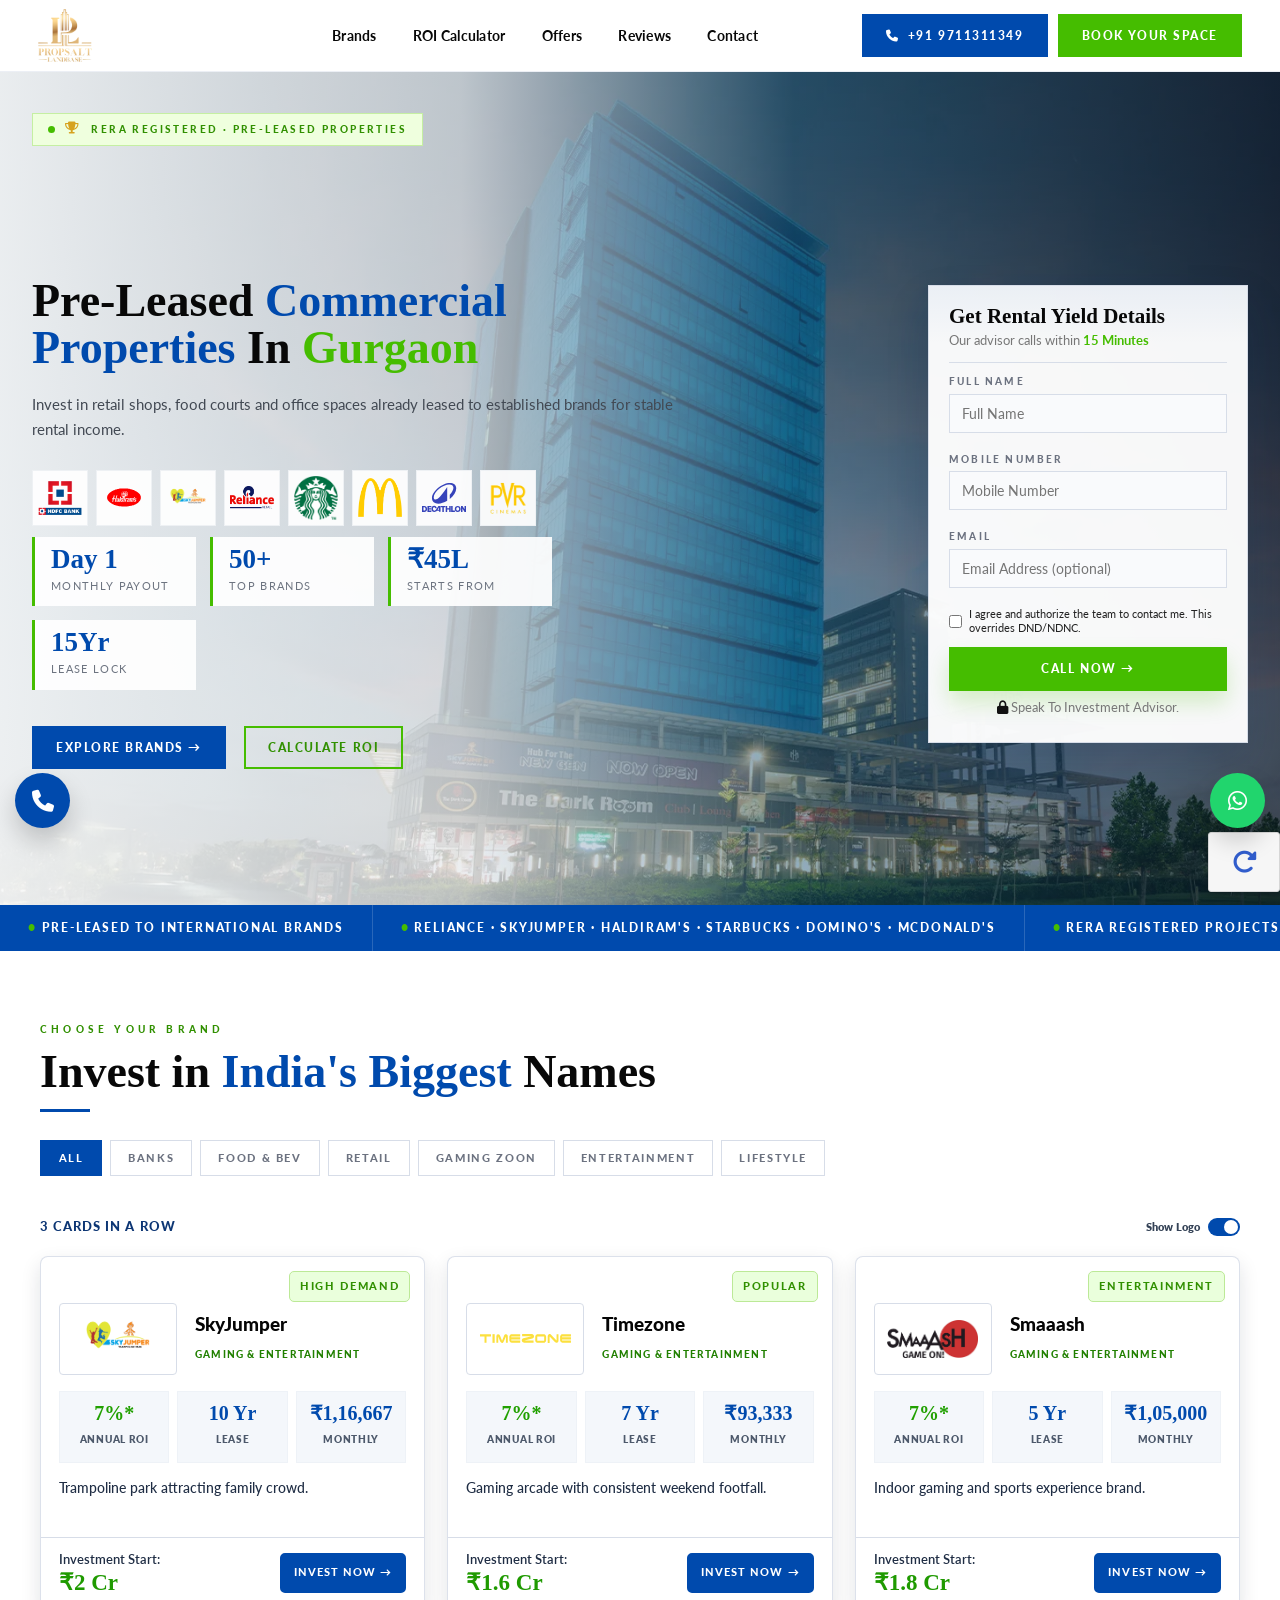
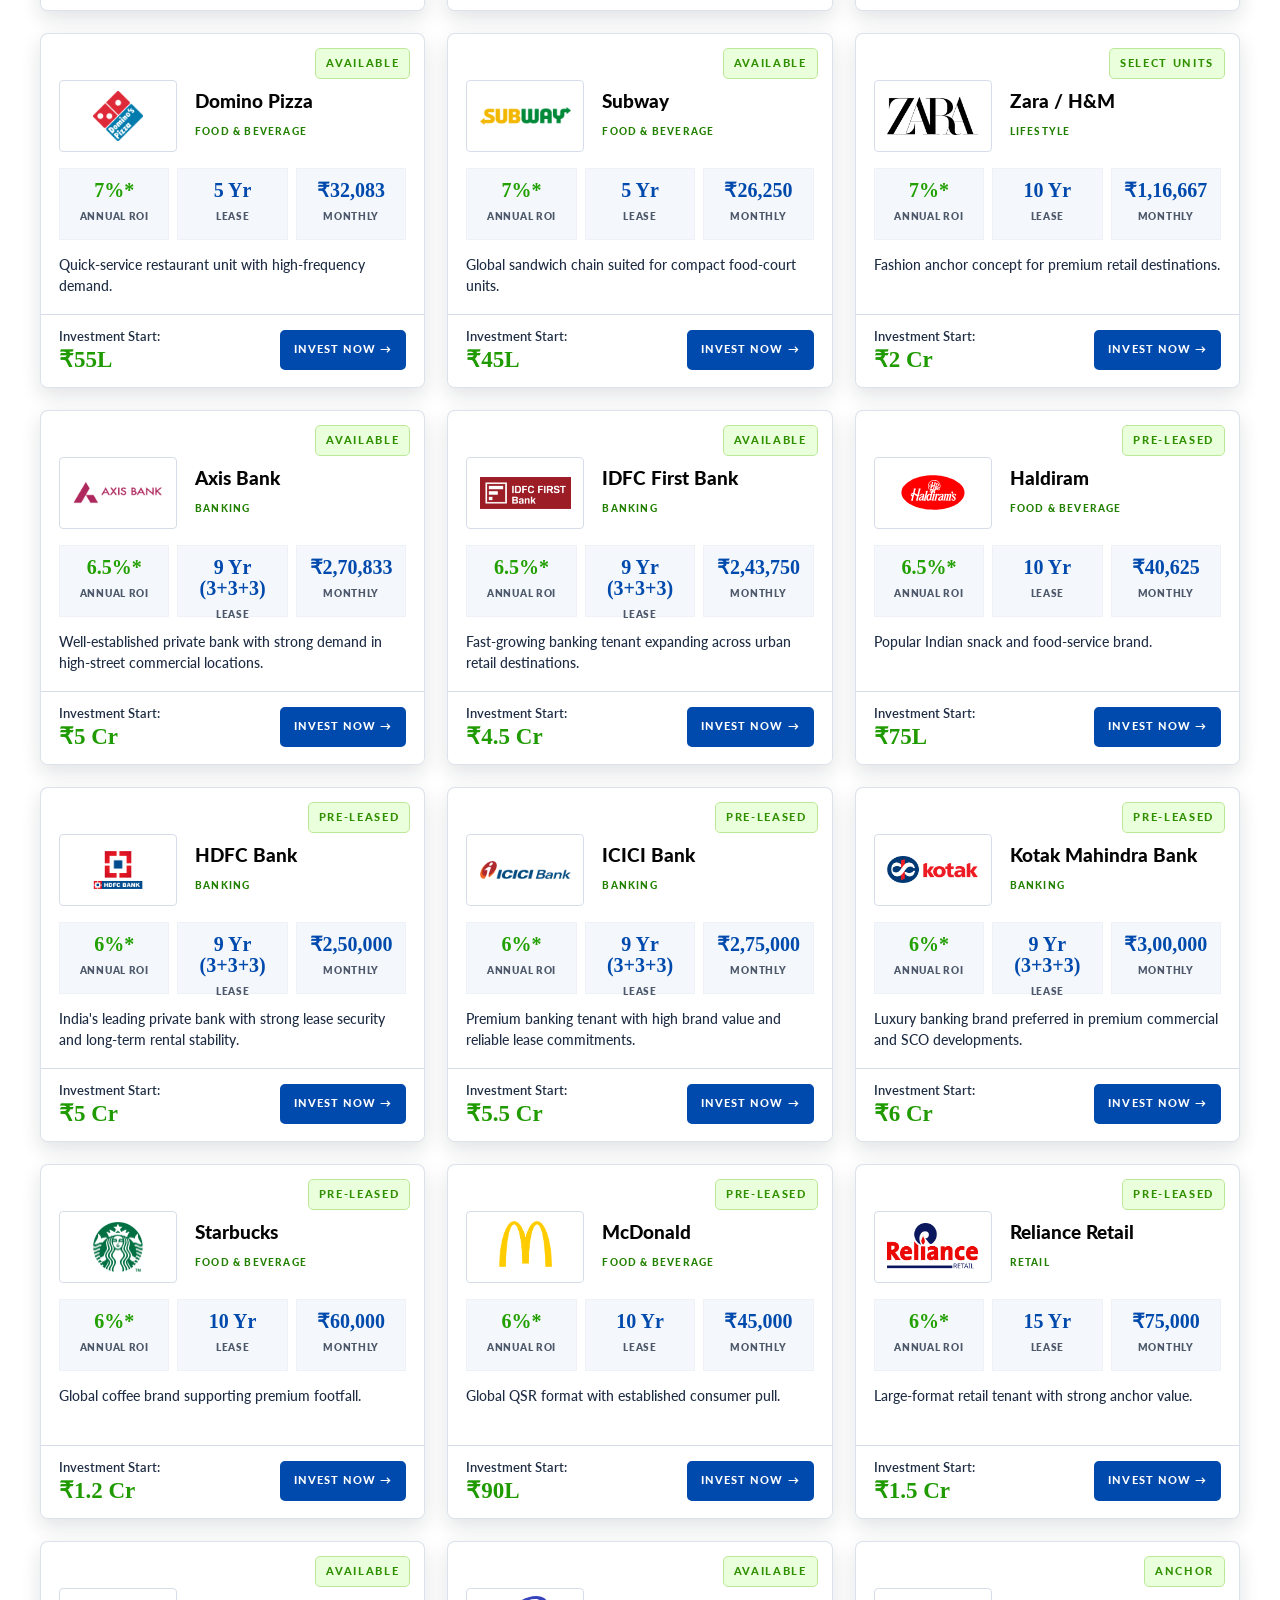
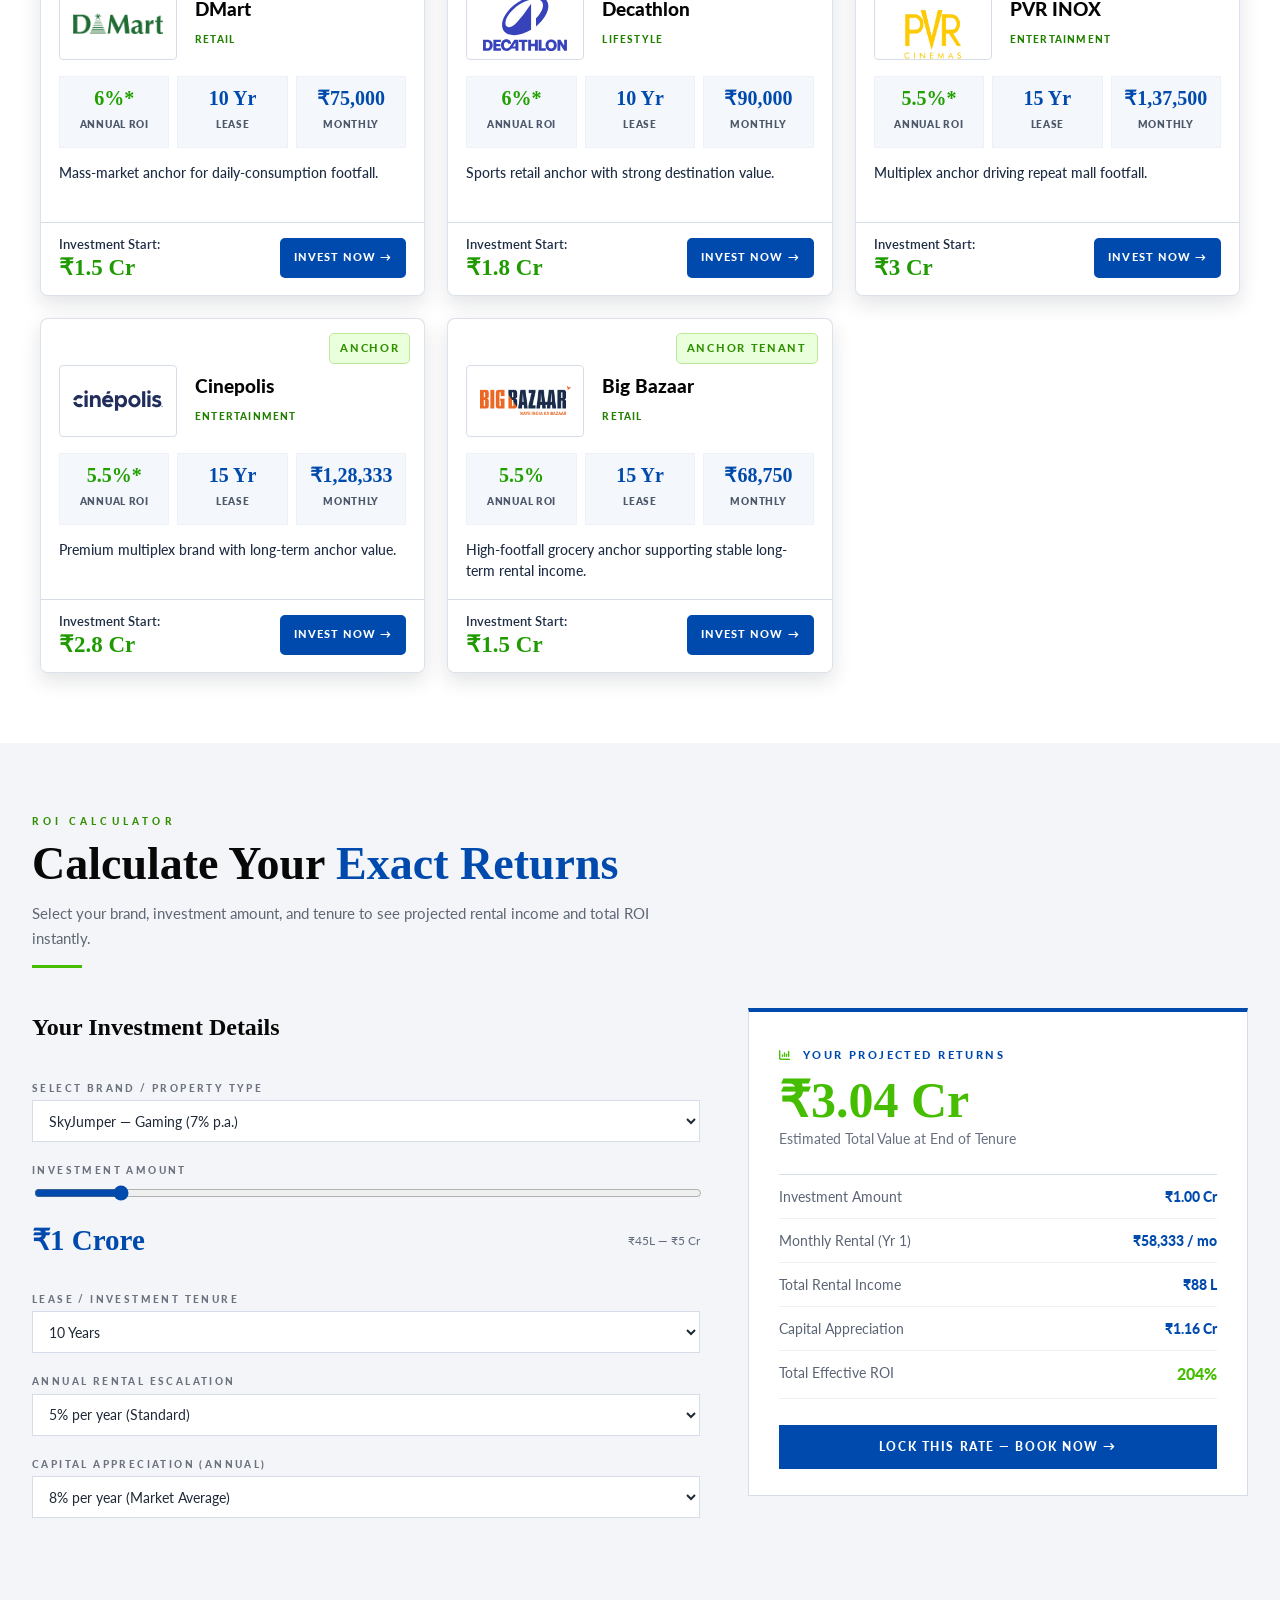
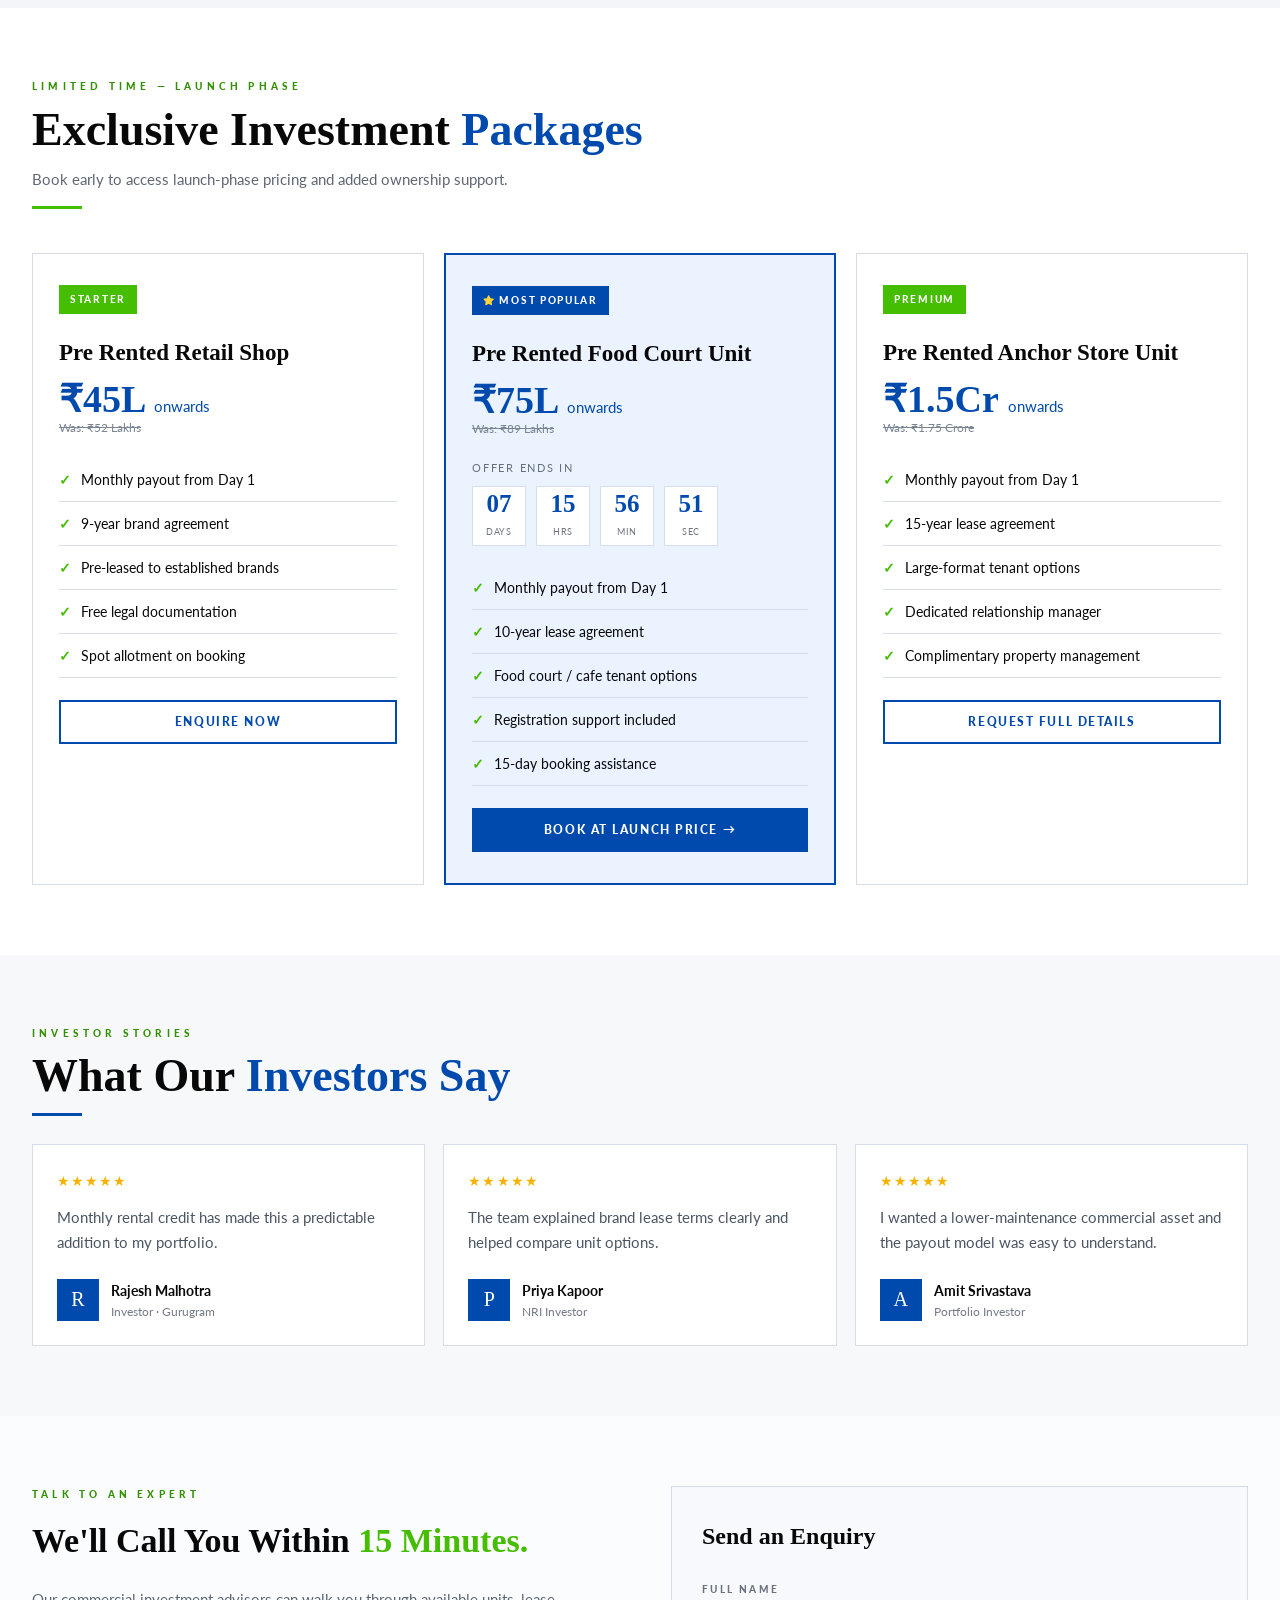
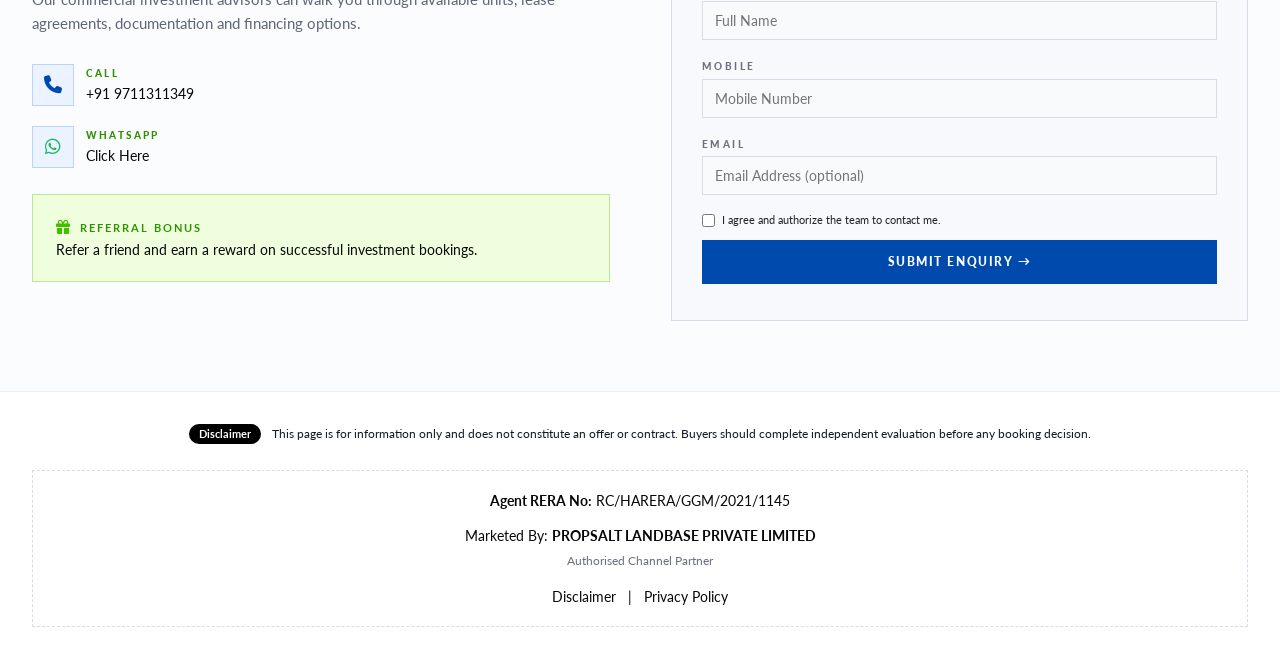
==== index.html @ 6c6cedf9 "Initial preleased commercial property website" ====
<!DOCTYPE html>
<html lang="en">
<head>
  <meta charset="UTF-8">
  <meta name="viewport" content="width=device-width, initial-scale=1.0">
  <meta name="description" content="Explore pre-leased commercial property investment options in Gurgaon with brand tenant cards, ROI calculator, launch offers, and enquiry forms.">
  <meta name="theme-color" content="#004aad">
  <title>Pre-Leased Commercial Properties in Gurgaon | Investment Landing Page</title>
  <link rel="stylesheet" href="https://cdnjs.cloudflare.com/ajax/libs/font-awesome/6.5.2/css/all.min.css">
  <link rel="stylesheet" href="css/style.css">
</head>
<body>
  <a class="skip-link" href="#main">Skip to content</a>

  <!-- Header / Navigation -->
  <header class="site-header" data-header>
    <nav class="nav-shell" aria-label="Primary navigation">
      <a class="brand-logo" href="#home" aria-label="Propsalt Landbase home">
        <img src="assets/images/propsalt-landbase-logo.png" alt="Propsalt Landbase logo" loading="eager">
      </a>

      <button class="menu-toggle" type="button" aria-label="Open menu" aria-expanded="false" data-menu-toggle>
        <span></span>
        <span></span>
        <span></span>
      </button>

      <div class="main-menu" data-menu>
        <a href="#brands">Brands</a>
        <a href="#roi">ROI Calculator</a>
        <a href="#offers">Offers</a>
        <a href="#reviews">Reviews</a>
        <a href="#contact">Contact</a>
        <a class="mobile-menu-phone" href="tel:+919711311349"><i class="fa-solid fa-phone" aria-hidden="true"></i> +91 9711311349</a>
        <div class="mobile-menu-actions">
          <button class="btn btn-green" type="button" data-open-modal data-modal-title="Book Free Site Visit"><i class="fa-solid fa-calendar-check" aria-hidden="true"></i> Book Free Site Visit</button>
          <a class="btn btn-outline-green" href="#roi"><i class="fa-solid fa-chart-column" aria-hidden="true"></i> Calculate My ROI</a>
        </div>
      </div>

      <div class="nav-actions">
        <a class="btn btn-blue btn-phone" href="tel:+919711311349"><i class="fa-solid fa-phone" aria-hidden="true"></i> +91 9711311349</a>
        <button class="btn btn-green" type="button" data-open-modal data-modal-title="Book Your Space">Book Your Space</button>
      </div>
    </nav>
  </header>

  <main id="main">
    <!-- Hero Section -->
    <section class="hero" id="home">
      <div class="hero-bg" aria-hidden="true"></div>
      <p class="rera-badge hero-rera-badge">
        <span class="live-dot" aria-hidden="true"></span>
        <i class="fa-solid fa-trophy" aria-hidden="true"></i>
        RERA Registered · Pre-Leased Properties
      </p>
      <div class="container hero-grid">
        <div class="hero-copy reveal">
          <h1>Pre-Leased <span>Commercial Properties</span> In <em>Gurgaon</em></h1>
          <p class="hero-lead">
            Invest in retail shops, food courts and office spaces already leased to established brands for stable rental income.
          </p>

          <div class="brand-strip" aria-label="Example tenant brands">
            <div><img src="assets/images/logo/hdfc-bank-logo.png" alt="HDFC Bank logo"></div>
            <div><img src="assets/images/logo/haldirams-logo.svg" alt="Haldiram's logo"></div>
            <div><img src="assets/images/logo/skyjumper-logo.png" alt="SkyJumper logo"></div>
            <div><img src="assets/images/logo/reliance-retail-logo.png" alt="Reliance Retail logo"></div>
            <div><img src="assets/images/logo/starbucks-logo.png" alt="Starbucks logo"></div>
            <div><img src="assets/images/logo/mcdonalds-logo.png" alt="McDonald's logo"></div>
            <div><img src="assets/images/logo/decathlon-logo.svg" alt="Decathlon logo"></div>
            <div><img src="assets/images/logo/pvr-logo.png" alt="PVR logo"></div>
          </div>

          <div class="metric-grid" aria-label="Investment highlights">
            <article data-mobile-value="12%" data-mobile-label="Assured Return">
              <strong>Day 1</strong>
              <span>Monthly Payout</span>
            </article>
            <article data-mobile-value="50+" data-mobile-label="Top Brands">
              <strong>50+</strong>
              <span>Top Brands</span>
            </article>
            <article data-mobile-value="₹50L" data-mobile-label="Starts From">
              <strong>₹45L</strong>
              <span>Starts From</span>
            </article>
            <article data-mobile-value="9Yr" data-mobile-label="Lease Lock">
              <strong>15Yr</strong>
              <span>Lease Lock</span>
            </article>
          </div>

          <div class="hero-buttons">
            <a class="btn btn-blue" href="#brands">Explore Brands →</a>
            <a class="btn btn-outline-green" href="#roi">Calculate ROI</a>
          </div>
        </div>

        <aside class="hero-form-card reveal" aria-labelledby="hero-form-title">
          <h2 id="hero-form-title">Get Rental Yield Details</h2>
          <p>Our advisor calls within <strong>15 Minutes</strong></p>
          <form class="lead-form" action="https://formsubmit.co/contact@absoluteassets.in" method="POST" novalidate data-lead-form>
            <input type="hidden" name="_subject" value="New rental yield enquiry">
            <input type="hidden" name="_template" value="table">
            <input type="hidden" name="_next" data-thank-you-url>
            <input type="text" name="_honey" style="display:none" tabindex="-1" autocomplete="off">
            <input type="hidden" name="form_source" value="Hero rental yield form">
            <div class="field">
              <label for="hero-name">Full Name</label>
              <input id="hero-name" name="name" type="text" placeholder="Full Name" autocomplete="name" required>
              <small></small>
            </div>
            <div class="field">
              <label for="hero-mobile">Mobile Number</label>
              <input id="hero-mobile" name="mobile" type="tel" placeholder="Mobile Number" autocomplete="tel" required>
              <small></small>
            </div>
            <div class="field">
              <label for="hero-email">Email</label>
              <input id="hero-email" name="email" type="email" placeholder="Email Address (optional)" autocomplete="email">
              <small></small>
            </div>
            <label class="check-row">
              <input type="checkbox" name="consent" required>
              <span>I agree and authorize the team to contact me. This overrides DND/NDNC.</span>
            </label>
            <small class="check-error"></small>
            <button class="btn btn-green full" type="submit">Call Now →</button>
            <p class="advisor-note"><i class="fa-solid fa-lock" aria-hidden="true"></i> Speak To Investment Advisor.</p>
            <p class="form-status" role="status" aria-live="polite"></p>
          </form>
        </aside>
      </div>
    </section>

    <!-- Blue Ticker -->
    <section class="ticker" aria-label="Investment benefits">
      <div class="ticker-track">
        <span>● Pre-Leased to International Brands</span>
        <span>● Reliance · Skyjumper · Haldiram's · Starbucks · Domino's · McDonald's</span>
        <span>● RERA Registered Projects</span>
        <span>● Monthly Payout From Day 1</span>
        <span>● Zero Vacancy Risk · 10-Year Lease</span>
        <span>● Pre-Leased to International Brands</span>
      </div>
    </section>

    <!-- Brands -->
    <section class="section brands-section" id="brands">
      <div class="container">
        <div class="section-head reveal">
          <p class="section-kicker">Choose Your Brand</p>
          <h2>Invest in <span>India's Biggest</span> Names</h2>
          <div class="title-line"></div>
        </div>

        <div class="filter-tabs reveal" role="tablist" aria-label="Filter brands">
          <button class="active" type="button" data-filter="all">All</button>
          <button type="button" data-filter="banks">Banks</button>
          <button type="button" data-filter="food">Food & Bev</button>
          <button type="button" data-filter="retail">Retail</button>
          <button type="button" data-filter="gaming">Gaming Zoon</button>
          <button type="button" data-filter="entertainment">Entertainment</button>
          <button type="button" data-filter="lifestyle">Lifestyle</button>
        </div>

        <div class="card-toolbar reveal" aria-label="Brand card layout controls">
          <strong>3 Cards In A Row</strong>
          <label>
            Show Logo
            <input type="checkbox" checked aria-label="Show logo" data-logo-toggle>
            <span></span>
          </label>
        </div>

        <div class="brand-card-grid" data-brand-grid>
          <!-- Brand cards render from js/script.js so content is easy to maintain -->
        </div>
      </div>
    </section>

    <!-- ROI Calculator -->
    <section class="section roi-section" id="roi">
      <div class="container">
        <div class="section-head narrow-head reveal">
          <p class="section-kicker">ROI Calculator</p>
          <h2>Calculate Your <span>Exact Returns</span></h2>
          <p>Select your brand, investment amount, and tenure to see projected rental income and total ROI instantly.</p>
          <div class="title-line green"></div>
        </div>

        <div class="roi-grid">
          <form class="roi-form reveal" data-roi-form>
            <h3>Your Investment Details</h3>

            <div class="field">
              <label for="roi-brand">Select Brand / Property Type</label>
              <select id="roi-brand" name="brand" data-roi-brand>
                <option value="gaming">SkyJumper — Gaming (7% p.a.)</option>
                <option value="food">Food Court Unit — Food & Beverage (8% p.a.)</option>
                <option value="retail">Anchor Retail — Retail (6% p.a.)</option>
                <option value="lifestyle">Lifestyle Store — Lifestyle (7.5% p.a.)</option>
              </select>
            </div>

            <div class="range-wrap">
              <label for="investmentRange">Investment Amount</label>
              <input id="investmentRange" type="range" min="45" max="500" value="100" step="5" data-investment-range>
              <div class="range-meta">
                <strong data-investment-display>₹1 Crore</strong>
                <span>₹45L — ₹5 Cr</span>
              </div>
            </div>

            <div class="field">
              <label for="tenure">Lease / Investment Tenure</label>
              <select id="tenure" name="tenure" data-tenure>
                <option value="5">5 Years</option>
                <option value="10" selected>10 Years</option>
                <option value="15">15 Years</option>
              </select>
            </div>

            <div class="field">
              <label for="escalation">Annual Rental Escalation</label>
              <select id="escalation" name="escalation" data-escalation>
                <option value="0">No Escalation</option>
                <option value="5" selected>5% per year (Standard)</option>
                <option value="7">7% per year (Premium)</option>
                <option value="10">10% per year (Top Brands)</option>
              </select>
            </div>

            <div class="field">
              <label for="appreciation">Capital Appreciation (Annual)</label>
              <select id="appreciation" name="appreciation" data-appreciation>
                <option value="5">5% per year</option>
                <option value="8" selected>8% per year (Market Average)</option>
                <option value="12">12% per year (High Growth)</option>
              </select>
            </div>
          </form>

          <aside class="returns-card reveal" aria-live="polite">
            <p class="card-kicker"><i class="fa-solid fa-chart-column" aria-hidden="true"></i> Your Projected Returns</p>
            <strong class="return-total" data-total-value>₹3.04 Cr</strong>
            <span class="return-caption">Estimated Total Value at End of Tenure</span>
            <dl class="return-list">
              <div>
                <dt>Investment Amount</dt>
                <dd data-return-investment>₹1.00 Cr</dd>
              </div>
              <div>
                <dt>Monthly Rental (Yr 1)</dt>
                <dd data-return-rent>₹58,333 / mo</dd>
              </div>
              <div>
                <dt>Total Rental Income</dt>
                <dd data-return-rental>₹88.0 L</dd>
              </div>
              <div>
                <dt>Capital Appreciation</dt>
                <dd data-return-appreciation>₹1.16 Cr</dd>
              </div>
              <div class="roi-row">
                <dt>Total Effective ROI</dt>
                <dd data-return-roi>204%</dd>
              </div>
            </dl>
            <button class="btn btn-blue full" type="button" data-open-modal data-roi-modal>Lock This Rate — Book Now →</button>
          </aside>
        </div>
      </div>
    </section>

    <!-- Offers -->
    <section class="section offers-section" id="offers">
      <div class="container">
        <div class="section-head reveal">
          <p class="section-kicker">Limited Time — Launch Phase</p>
          <h2>Exclusive Investment <span>Packages</span></h2>
          <p>Book early to access launch-phase pricing and added ownership support.</p>
          <div class="title-line green"></div>
        </div>

        <div class="package-grid">
          <article class="package-card reveal">
            <p class="package-label">Starter</p>
            <h3>Pre Rented Retail Shop</h3>
            <p class="package-price">₹45L <span>onwards</span></p>
            <p class="old-price">Was: ₹52 Lakhs</p>
            <ul>
              <li>Monthly payout from Day 1</li>
              <li>9-year brand agreement</li>
              <li>Pre-leased to established brands</li>
              <li>Free legal documentation</li>
              <li>Spot allotment on booking</li>
            </ul>
            <button class="btn btn-outline-blue full" type="button" data-open-modal data-offer-modal data-offer-title="Pre Rented Retail Shop" data-offer-subtitle="Starter retail shop package with pre-leased brand options and spot allotment support." data-offer-price="₹45L" data-offer-price-label="Starts From" data-offer-tenure="9 Yr" data-offer-tenure-label="Agreement" data-offer-benefit="Day 1" data-offer-benefit-label="Monthly Payout">Enquire Now</button>
          </article>

          <article class="package-card featured reveal">
            <p class="package-label blue"><i class="fa-solid fa-star" aria-hidden="true"></i> Most Popular</p>
            <h3>Pre Rented Food Court Unit</h3>
            <p class="package-price">₹75L <span>onwards</span></p>
            <p class="old-price">Was: ₹89 Lakhs</p>
            <div class="countdown-block">
              <span>Offer Ends In</span>
              <div class="countdown" data-countdown>
                <div><strong data-days>00</strong><small>Days</small></div>
                <div><strong data-hours>00</strong><small>Hrs</small></div>
                <div><strong data-minutes>00</strong><small>Min</small></div>
                <div><strong data-seconds>00</strong><small>Sec</small></div>
              </div>
            </div>
            <ul>
              <li>Monthly payout from Day 1</li>
              <li>10-year lease agreement</li>
              <li>Food court / cafe tenant options</li>
              <li>Registration support included</li>
              <li>15-day booking assistance</li>
            </ul>
            <button class="btn btn-blue full" type="button" data-open-modal data-offer-modal data-offer-title="Pre Rented Food Court Unit" data-offer-subtitle="Most popular food court package with cafe tenant options and launch-price booking support." data-offer-price="₹75L" data-offer-price-label="Launch Price" data-offer-tenure="10 Yr" data-offer-tenure-label="Lease Term" data-offer-benefit="15 Days" data-offer-benefit-label="Booking Support">Book at Launch Price →</button>
          </article>

          <article class="package-card reveal">
            <p class="package-label">Premium</p>
            <h3>Pre Rented Anchor Store Unit</h3>
            <p class="package-price">₹1.5Cr <span>onwards</span></p>
            <p class="old-price">Was: ₹1.75 Crore</p>
            <ul>
              <li>Monthly payout from Day 1</li>
              <li>15-year lease agreement</li>
              <li>Large-format tenant options</li>
              <li>Dedicated relationship manager</li>
              <li>Complimentary property management</li>
            </ul>
            <button class="btn btn-outline-blue full" type="button" data-open-modal data-offer-modal data-offer-title="Pre Rented Anchor Store Unit" data-offer-subtitle="Premium anchor store package with large-format tenant options and dedicated relationship support." data-offer-price="₹1.5Cr" data-offer-price-label="Starts From" data-offer-tenure="15 Yr" data-offer-tenure-label="Lease Term" data-offer-benefit="Dedicated" data-offer-benefit-label="Relationship Manager">Request Full Details</button>
          </article>
        </div>
      </div>
    </section>

    <!-- Reviews -->
    <section class="section reviews-section" id="reviews">
      <div class="container">
        <div class="section-head reveal">
          <p class="section-kicker">Investor Stories</p>
          <h2>What Our <span>Investors Say</span></h2>
          <div class="title-line"></div>
        </div>

        <div class="review-grid">
          <article class="review-card reveal">
            <p class="stars">★★★★★</p>
            <blockquote>Monthly rental credit has made this a predictable addition to my portfolio.</blockquote>
            <div class="reviewer"><span>R</span><div><strong>Rajesh Malhotra</strong><small>Investor · Gurugram</small></div></div>
          </article>
          <article class="review-card reveal">
            <p class="stars">★★★★★</p>
            <blockquote>The team explained brand lease terms clearly and helped compare unit options.</blockquote>
            <div class="reviewer"><span>P</span><div><strong>Priya Kapoor</strong><small>NRI Investor</small></div></div>
          </article>
          <article class="review-card reveal">
            <p class="stars">★★★★★</p>
            <blockquote>I wanted a lower-maintenance commercial asset and the payout model was easy to understand.</blockquote>
            <div class="reviewer"><span>A</span><div><strong>Amit Srivastava</strong><small>Portfolio Investor</small></div></div>
          </article>
        </div>
      </div>
    </section>

    <!-- Contact -->
    <section class="section contact-section" id="contact">
      <div class="container contact-grid">
        <div class="contact-copy reveal">
          <p class="section-kicker">Talk To An Expert</p>
          <h2>We'll Call You Within <span>15 Minutes.</span></h2>
          <p>Our commercial investment advisors can walk you through available units, lease agreements, documentation and financing options.</p>

          <div class="contact-method">
            <span><i class="fa-solid fa-phone" aria-hidden="true"></i></span>
            <div>
              <small>Call</small>
              <a href="tel:+919711311349">+91 9711311349</a>
            </div>
          </div>
          <div class="contact-method">
            <span><i class="fa-brands fa-whatsapp" aria-hidden="true"></i></span>
            <div>
              <small>Whatsapp</small>
              <a href="https://wa.me/919711311349">Click Here</a>
            </div>
          </div>
          <div class="bonus-box"><i class="fa-solid fa-gift" aria-hidden="true"></i> <strong>Referral Bonus</strong><br>Refer a friend and earn a reward on successful investment bookings.</div>
        </div>

        <form class="contact-form reveal" action="https://formsubmit.co/contact@absoluteassets.in" method="POST" novalidate data-lead-form>
          <input type="hidden" name="_subject" value="New website contact enquiry">
          <input type="hidden" name="_template" value="table">
          <input type="hidden" name="_next" data-thank-you-url>
          <input type="text" name="_honey" style="display:none" tabindex="-1" autocomplete="off">
          <input type="hidden" name="form_source" value="Contact section enquiry form">
          <h3>Send an Enquiry</h3>
          <div class="field">
            <label for="contact-name">Full Name</label>
            <input id="contact-name" name="name" type="text" placeholder="Full Name" autocomplete="name" required>
            <small></small>
          </div>
          <div class="field">
            <label for="contact-mobile">Mobile</label>
            <input id="contact-mobile" name="mobile" type="tel" placeholder="Mobile Number" autocomplete="tel" required>
            <small></small>
          </div>
          <div class="field">
            <label for="contact-email">Email</label>
            <input id="contact-email" name="email" type="email" placeholder="Email Address (optional)" autocomplete="email">
            <small></small>
          </div>
          <label class="check-row">
            <input type="checkbox" name="consent" required>
            <span>I agree and authorize the team to contact me.</span>
          </label>
          <small class="check-error"></small>
          <button class="btn btn-blue full" type="submit">Submit Enquiry →</button>
          <p class="form-status" role="status" aria-live="polite"></p>
        </form>
      </div>
    </section>
  </main>

  <!-- Footer / Legal -->
  <footer class="site-footer">
    <div class="container">
      <p class="disclaimer"><strong>Disclaimer</strong> This page is for information only and does not constitute an offer or contract. Buyers should complete independent evaluation before any booking decision.</p>
      <div class="footer-card">
        <p><strong>Agent RERA No:</strong> RC/HARERA/GGM/2021/1145</p>
        <p>Marketed By: <strong>PROPSALT LANDBASE PRIVATE LIMITED</strong></p>
        <small>Authorised Channel Partner</small>
        <nav aria-label="Footer links">
          <a href="#">Disclaimer</a>
          <span>|</span>
          <a href="#">Privacy Policy</a>
        </nav>
      </div>
    </div>
  </footer>

  <!-- Floating contact buttons -->
  <a class="floating-btn floating-call" href="tel:+919711311349" aria-label="Call now"><i class="fa-solid fa-phone" aria-hidden="true"></i></a>
  <a class="floating-btn floating-wa" href="https://wa.me/919711311349" aria-label="Chat on WhatsApp"><i class="fa-brands fa-whatsapp" aria-hidden="true"></i></a>
  <button class="captcha-box" type="button" aria-label="Captcha placeholder"><i class="fa-solid fa-rotate-right" aria-hidden="true"></i></button>
  <button class="mobile-lead-cta" type="button" data-open-modal data-modal-title="Get Rental Income Details">Get Rental Income Details</button>

  <!-- Lead Modal -->
  <div class="modal-backdrop" data-modal hidden>
    <section class="lead-modal" role="dialog" aria-modal="true" aria-labelledby="modal-title">
      <button class="modal-close" type="button" aria-label="Close modal" data-close-modal>
        <span aria-hidden="true"></span>
      </button>
      <div class="modal-heading">
        <div class="modal-brand-logo" data-modal-logo aria-hidden="true">
          <img src="assets/images/logo/skyjumper-logo.png" alt="">
        </div>
        <div class="modal-heading-copy">
          <h2 id="modal-title">Express Your Interest</h2>
          <p class="modal-subtitle" data-modal-subtitle>Pre-leased commercial unit. Our advisor calls within <strong>2 hours</strong>.</p>
        </div>
      </div>
      <div class="modal-stats">
        <div><strong data-modal-roi>7%*</strong><span data-modal-roi-label>Annual ROI</span></div>
        <div><strong data-modal-lease>10 Yr</strong><span data-modal-lease-label>Lease Term</span></div>
        <div><strong data-modal-min>₹2 Cr</strong><span data-modal-min-label>Min. Invest</span></div>
      </div>
      <form class="lead-form modal-form" action="https://formsubmit.co/contact@absoluteassets.in" method="POST" novalidate data-lead-form>
        <input type="hidden" name="_subject" value="New expert callback request">
        <input type="hidden" name="_template" value="table">
        <input type="hidden" name="_next" data-thank-you-url>
        <input type="text" name="_honey" style="display:none" tabindex="-1" autocomplete="off">
        <input type="hidden" name="form_source" value="Lead modal callback form">
        <input type="hidden" name="selected_property_type" data-lead-property>
        <input type="hidden" name="selected_investment_amount" data-lead-investment>
        <input type="hidden" name="selected_tenure" data-lead-tenure>
        <input type="hidden" name="selected_monthly_rent" data-lead-monthly-rent>
        <input type="hidden" name="selected_total_rental_income" data-lead-total-rental>
        <input type="hidden" name="selected_capital_appreciation" data-lead-appreciation>
        <input type="hidden" name="selected_total_value" data-lead-total-value>
        <input type="hidden" name="selected_effective_roi" data-lead-effective-roi>
        <input type="hidden" name="selected_rental_escalation" data-lead-escalation>
        <input type="hidden" name="selected_capital_appreciation_rate" data-lead-appreciation-rate>
        <div class="field">
          <label for="modal-name">Full Name</label>
          <input id="modal-name" name="name" type="text" placeholder="Your Full Name *" autocomplete="name" required>
          <small></small>
        </div>
        <div class="field">
          <label for="modal-email">Email Address</label>
          <input id="modal-email" name="email" type="email" placeholder="Email Address (optional)" autocomplete="email">
          <small></small>
        </div>
        <div class="field">
          <label for="modal-mobile">Mobile Number</label>
          <input id="modal-mobile" name="mobile" type="tel" placeholder="Mobile Number *" autocomplete="tel" required>
          <small></small>
        </div>
        <label class="check-row">
          <input type="checkbox" name="consent" required>
          <span>I agree to receive investment details.</span>
        </label>
        <small class="check-error"></small>
        <button class="btn btn-green full" type="submit">Get Free Expert Callback →</button>
        <p class="advisor-note">Your information is secure. No spam.</p>
        <p class="form-status" role="status" aria-live="polite"></p>
      </form>
    </section>
  </div>

  <script src="js/script.js"></script>
</body>
</html>
---- css/style.css ----
@import url("https://fonts.cdnfonts.com/css/optima");
@import url("https://fonts.googleapis.com/css2?family=Lato:wght@400;500;700;900&display=swap");

:root {
  --blue: #004aad;
  --blue-dark: #003b8e;
  --green: #45bd00;
  --green-dark: #319000;
  --green-soft: #eaffdc;
  --ink: #080808;
  --text: #4b5563;
  --muted: #7b8492;
  --line: #d7dde8;
  --soft: #f5f7fa;
  --white: #ffffff;
  --danger: #d93025;
  --font-sans: "Lato", Arial, Helvetica, sans-serif;
  --font-serif: "Optima", Georgia, "Times New Roman", serif;
  --font-primary: "Optima", "Lato", Georgia, serif;
  --container: 1216px;
  --shadow: 0 18px 42px rgba(0, 28, 78, 0.14);
  --speed: 220ms ease;
}

* {
  box-sizing: border-box;
}

html {
  scroll-behavior: smooth;
}

body {
  margin: 0;
  color: var(--ink);
  background: var(--white);
  font-family: var(--font-primary);
  font-size: 14px;
  line-height: 1.65;
  text-rendering: optimizeLegibility;
}

i[class^="fa-"],
i[class*=" fa-"] {
  line-height: 1;
}

body.menu-open,
body.modal-open {
  overflow: hidden;
}

a {
  color: inherit;
  text-decoration: none;
}

button,
input,
select,
textarea {
  font: inherit;
}

button {
  cursor: pointer;
}

img {
  max-width: 100%;
  display: block;
}

.skip-link {
  position: absolute;
  left: 16px;
  top: -64px;
  z-index: 100;
  padding: 10px 14px;
  background: var(--blue);
  color: var(--white);
  transition: top var(--speed);
}

.skip-link:focus {
  top: 12px;
}

.container {
  width: min(100% - 32px, var(--container));
  margin-inline: auto;
}

.section {
  padding: 70px 0;
  scroll-margin-top: 90px;
}

.site-header {
  position: sticky;
  inset: 0 0 auto;
  z-index: 70;
  background: rgba(255, 255, 255, 0.97);
  border-bottom: 1px solid #eceff5;
  transition: box-shadow var(--speed);
}

.site-header.is-scrolled {
  box-shadow: 0 8px 28px rgba(0, 0, 0, 0.08);
}

.nav-shell {
  width: min(100%, 1350px);
  min-height: 67px;
  display: grid;
  grid-template-columns: 190px 1fr auto;
  align-items: center;
  gap: 22px;
  margin-inline: auto;
  padding: 0 38px;
}

.brand-logo {
  display: inline-flex;
  align-items: center;
  gap: 8px;
  width: fit-content;
}

.brand-logo img {
  width: 54px;
  height: auto;
  object-fit: contain;
}

.main-menu {
  display: flex;
  justify-content: center;
  gap: 36px;
  font-family: var(--font-sans);
  font-weight: 700;
  letter-spacing: 0.02em;
}

.mobile-menu-phone,
.mobile-menu-actions {
  display: none;
}

.main-menu a {
  position: relative;
  padding: 24px 0;
}

.main-menu a::after {
  content: "";
  position: absolute;
  left: 0;
  bottom: 17px;
  width: 0;
  height: 2px;
  background: var(--green);
  transition: width var(--speed);
}

.main-menu a:hover::after,
.main-menu a:focus-visible::after {
  width: 100%;
}

.nav-actions {
  display: flex;
  align-items: center;
  gap: 10px;
}

.btn {
  min-height: 40px;
  display: inline-flex;
  align-items: center;
  justify-content: center;
  gap: 8px;
  border: 2px solid transparent;
  padding: 10px 22px;
  font-family: var(--font-primary);
  font-size: 12px;
  font-weight: 900;
  letter-spacing: 0.13em;
  text-transform: uppercase;
  transition: transform var(--speed), background var(--speed), border-color var(--speed), color var(--speed), box-shadow var(--speed);
}

.btn i {
  font-size: 1em;
}

.btn:hover,
.btn:focus-visible {
  transform: translateY(-2px);
  box-shadow: 0 12px 20px rgba(0, 74, 173, 0.18);
}

.btn-blue {
  color: var(--white);
  background: var(--blue);
  border-color: var(--blue);
}

.btn-blue:hover {
  background: var(--blue-dark);
}

.btn-green {
  color: var(--white);
  background: var(--green);
  border-color: var(--green);
}

.btn-green:hover {
  background: var(--green-dark);
  border-color: var(--green-dark);
}

.btn-outline-green {
  color: var(--green-dark);
  background: transparent;
  border-color: var(--green);
}

.btn-outline-green:hover {
  color: var(--white);
  background: var(--green);
}

.btn-outline-blue {
  color: var(--blue);
  background: transparent;
  border-color: var(--blue);
}

.btn-outline-blue:hover {
  color: var(--white);
  background: var(--blue);
}

.full {
  width: 100%;
}

.menu-toggle {
  display: none;
  width: 42px;
  height: 42px;
  border: 1px solid var(--line);
  background: var(--white);
}

.menu-toggle span {
  display: block;
  width: 18px;
  height: 2px;
  margin: 4px auto;
  background: var(--blue);
  transition: transform var(--speed), opacity var(--speed);
}

.hero {
  position: relative;
  min-height: calc(100svh - 67px);
  padding-top: 30px;
  overflow: hidden;
  background: #dfe4e8;
}

.hero-bg {
  position: absolute;
  inset: 0;
  background:
    linear-gradient(90deg, rgba(247, 249, 250, 0.94) 0%, rgba(233, 238, 241, 0.78) 36%, rgba(32, 95, 129, 0.48) 62%, rgba(9, 24, 42, 0.68) 100%),
    url("../assets/images/banner.webp") center center / cover no-repeat;
}

.hero-bg::before {
  display: none;
}

.hero-bg::after {
  display: none;
}

.hero-grid {
  position: relative;
  z-index: 2;
  display: grid;
  grid-template-columns: minmax(0, 1fr) 320px;
  align-items: center;
  gap: 46px;
  min-height: calc(100svh - 67px - 83px);
  padding: 0 0 30px;
}

.hero-copy {
  max-width: 700px;
  padding-top: 20px;
}

.rera-badge {
  width: fit-content;
  display: inline-flex;
  align-items: center;
  gap: 10px;
  margin: 0 0 20px;
  min-height: 31px;
  padding: 7px 15px;
  color: var(--green-dark);
  background: #efffde;
  border: 1px solid #c5efa2;
  font-family: var(--font-primary);
  font-size: 10px;
  font-weight: 900;
  letter-spacing: 0.24em;
  text-transform: uppercase;
}

.hero-rera-badge {
  position: relative;
  z-index: 4;
  margin: 11px 0 8px max(16px, calc((100vw - var(--container)) / 2));
}

.rera-badge i {
  color: #d6a21f;
  font-size: 12px;
  transform: translateY(-1px);
}

.rera-badge .live-dot {
  position: relative;
  width: 7px;
  height: 7px;
  flex: 0 0 7px;
  border-radius: 50%;
  background: var(--green);
  box-shadow: 0 0 0 0 rgba(69, 189, 0, 0.58);
  animation: liveDotBlink 1.35s ease-in-out infinite;
}

.rera-badge .live-dot::after {
  content: "";
  position: absolute;
  inset: -4px;
  border: 1px solid rgba(69, 189, 0, 0.28);
  border-radius: inherit;
  opacity: 0;
  animation: liveDotRing 1.35s ease-in-out infinite;
}

@keyframes liveDotBlink {
  0%,
  100% {
    opacity: 1;
    transform: scale(1);
    box-shadow: 0 0 0 0 rgba(69, 189, 0, 0.58);
  }

  50% {
    opacity: 0.52;
    transform: scale(0.82);
    box-shadow: 0 0 0 7px rgba(69, 189, 0, 0);
  }
}

@keyframes liveDotRing {
  0% {
    opacity: 0.85;
    transform: scale(0.55);
  }

  70%,
  100% {
    opacity: 0;
    transform: scale(1.7);
  }
}

h1,
h2,
h3,
p {
  margin-top: 0;
}

h1,
h2,
h3 {
  font-family: var(--font-serif);
  letter-spacing: 0;
}

h1 {
  max-width: 650px;
  margin-bottom: 20px;
  font-size: clamp(34px, 4.2vw, 46px);
  line-height: 1.02;
}

h1 span,
h2 span {
  color: var(--blue);
}

h1 em,
.contact-copy h2 span {
  color: var(--green);
  font-style: normal;
}

.hero-lead {
  max-width: 650px;
  margin-bottom: 27px;
  color: #424953;
  font-family: var(--font-sans);
  font-size: 15px;
  line-height: 1.7;
}

.brand-strip {
  display: flex;
  flex-wrap: wrap;
  gap: 8px;
  margin-bottom: 11px;
}

.brand-strip div {
  width: 56px;
  height: 56px;
  display: grid;
  place-items: center;
  border: 1px solid #eef1f4;
  background: rgba(255, 255, 255, 0.92);
  color: var(--blue);
  font-size: 10px;
  font-weight: 900;
  text-align: center;
  line-height: 1.1;
}

.brand-strip img {
  width: 100%;
  height: 100%;
  object-fit: contain;
  padding: 5px;
}

.metric-grid {
  display: grid;
  grid-template-columns: repeat(3, minmax(120px, 1fr));
  gap: 14px 14px;
  max-width: 520px;
  margin: 0 0 36px;
}

.metric-grid article {
  min-height: 66px;
  padding: 8px 16px 10px;
  background: rgba(255, 255, 255, 0.92);
  border-left: 3px solid var(--green);
}

.metric-grid strong {
  display: block;
  color: var(--blue);
  font-family: var(--font-serif);
  font-size: 27px;
  line-height: 1.05;
}

.metric-grid span {
  color: #6d7480;
  font-size: 11px;
  letter-spacing: 0.12em;
  text-transform: uppercase;
}

.hero-buttons {
  display: flex;
  flex-wrap: wrap;
  gap: 18px;
}

.hero-form-card,
.contact-form,
.lead-modal,
.returns-card {
  border: 1px solid var(--line);
  background: rgba(255, 255, 255, 0.96);
}

.hero-form-card {
  position: relative;
  overflow: hidden;
  align-self: center;
  margin-top: 0;
  padding: 18px 20px 12px;
  box-shadow: 0 20px 40px rgba(0, 28, 78, 0.16);
}

.hero-form-card::before {
  content: "";
  position: absolute;
  inset: 0 0 auto;
  height: 58px;
  background: linear-gradient(180deg, rgba(0, 74, 173, 0.05), rgba(255, 255, 255, 0));
  pointer-events: none;
}

.hero-form-card h2,
.lead-modal h2 {
  position: relative;
  margin-bottom: 2px;
  font-size: 21px;
  line-height: 1.15;
}

.hero-form-card p {
  position: relative;
  margin-bottom: 11px;
  color: #777;
  font-family: var(--font-sans);
  font-size: 13px;
}

.hero-form-card p strong {
  color: var(--green);
}

.hero-form-card .btn-green {
  min-height: 40px;
  box-shadow: 0 12px 22px rgba(69, 189, 0, 0.2);
}

.advisor-note i {
  color: #111;
}

.lead-form {
  position: relative;
  border-top: 1px solid var(--line);
  padding-top: 10px;
}

.field {
  margin-bottom: 6px;
}

.field label,
.range-wrap label {
  display: block;
  margin-bottom: 4px;
  color: #6c7280;
  font-family: var(--font-primary);
  font-size: 10px;
  font-weight: 900;
  letter-spacing: 0.24em;
  text-transform: uppercase;
}

.field input,
.field select,
.field textarea {
  width: 100%;
  min-height: 36px;
  border: 1px solid var(--line);
  border-radius: 0;
  padding: 7px 12px;
  color: #1f2937;
  font-family: var(--font-sans);
  background: #f9fafc;
  outline: 0;
  transition: border-color var(--speed), box-shadow var(--speed), background var(--speed);
}

.field input:focus,
.field select:focus,
.field textarea:focus {
  border-color: var(--blue);
  background: var(--white);
  box-shadow: 0 0 0 3px rgba(0, 74, 173, 0.1);
}

.field small,
.check-error {
  display: block;
  min-height: 10px;
  margin-top: 2px;
  color: var(--danger);
  font-size: 11px;
  line-height: 1.3;
}

.field.is-error input,
.field.is-error select,
.field.is-error textarea {
  border-color: var(--danger);
}

.check-row {
  display: flex;
  align-items: center;
  gap: 7px;
  margin: 0 0 0;
  color: #222;
  font-family: var(--font-sans);
  font-size: 11px;
  line-height: 1.35;
}

.check-row input {
  flex: 0 0 auto;
  width: 13px;
  height: 13px;
  margin: 0;
}

.advisor-note,
.form-status {
  margin: 6px 0 0;
  font-family: var(--font-sans);
  text-align: center;
  font-size: 12px;
}

.advisor-note {
  color: #6a6f7a;
}

.hero-form-card .field label {
  letter-spacing: 0.22em;
}

.hero-form-card .check-row {
  padding-top: 1px;
}

.hero-form-card .check-row span {
  line-height: 1.3;
}

.hero-form-card .form-status {
  min-height: 0;
}

.form-status {
  color: var(--green-dark);
  font-weight: 700;
}

.ticker {
  position: relative;
  z-index: 3;
  overflow: hidden;
  background: var(--blue);
  color: var(--white);
}

.ticker-track {
  width: max-content;
  display: flex;
  animation: ticker 24s linear infinite;
}

.ticker-track span {
  min-width: 315px;
  padding: 13px 28px;
  border-right: 1px solid rgba(255, 255, 255, 0.16);
  color: var(--white);
  font-family: var(--font-primary);
  font-size: 12px;
  font-weight: 900;
  letter-spacing: 0.15em;
  text-transform: uppercase;
}

.ticker-track span::first-letter {
  color: var(--green);
}

@keyframes ticker {
  from {
    transform: translateX(0);
  }
  to {
    transform: translateX(-50%);
  }
}

.section-head {
  margin-bottom: 28px;
}

.narrow-head {
  max-width: 670px;
}

.section-kicker {
  margin-bottom: 10px;
  color: var(--green-dark);
  font-family: var(--font-primary);
  font-size: 10px;
  font-weight: 900;
  letter-spacing: 0.42em;
  text-transform: uppercase;
}

.section-head h2 {
  margin-bottom: 12px;
  font-size: clamp(34px, 4vw, 46px);
  line-height: 1.08;
}

.section-head p:not(.section-kicker) {
  max-width: 650px;
  color: #5f6674;
  font-family: var(--font-sans);
  font-size: 15px;
}

.title-line {
  width: 50px;
  height: 3px;
  background: var(--blue);
}

.title-line.green {
  background: var(--green);
}

.filter-tabs {
  display: flex;
  flex-wrap: wrap;
  gap: 8px;
  margin-bottom: 40px;
}

.filter-tabs button {
  min-width: 62px;
  min-height: 32px;
  border: 1px solid var(--line);
  padding: 8px 17px;
  color: #6c7280;
  background: var(--white);
  font-family: var(--font-primary);
  font-size: 11px;
  font-weight: 900;
  letter-spacing: 0.15em;
  text-transform: uppercase;
  transition: background var(--speed), color var(--speed), border-color var(--speed);
}

.filter-tabs button:hover,
.filter-tabs button.active {
  color: var(--white);
  background: var(--blue);
  border-color: var(--blue);
}

.brands-section .container {
  width: min(100% - 80px, 1840px);
}

.card-toolbar {
  display: flex;
  align-items: center;
  justify-content: space-between;
  gap: 16px;
  margin: 0 0 18px;
}

.card-toolbar strong {
  color: #0d3674;
  font-family: var(--font-sans);
  font-size: 13px;
  font-weight: 900;
  letter-spacing: 0.08em;
  text-transform: uppercase;
}

.card-toolbar label {
  display: inline-flex;
  align-items: center;
  gap: 8px;
  color: #344256;
  font-family: var(--font-sans);
  font-size: 11px;
  font-weight: 800;
}

.card-toolbar input {
  position: absolute;
  opacity: 0;
}

.card-toolbar label span {
  position: relative;
  width: 32px;
  height: 18px;
  border-radius: 999px;
  background: var(--blue);
}

.card-toolbar label span::after {
  content: "";
  position: absolute;
  right: 2px;
  top: 2px;
  width: 14px;
  height: 14px;
  border-radius: 50%;
  background: #fff;
  transition: transform var(--speed);
}

.card-toolbar input:not(:checked) + span {
  background: #cbd5e1;
}

.card-toolbar input:not(:checked) + span::after {
  transform: translateX(-14px);
}

.brand-card-grid.hide-logos .brand-logo-media {
  display: none;
}

.brand-card-grid.hide-logos .brand-id {
  grid-template-columns: 1fr;
}

.brand-card-grid {
  display: grid;
  grid-template-columns: repeat(3, minmax(0, 1fr));
  gap: 18px;
}

.brand-card {
  min-height: 322px;
  display: grid;
  grid-template-rows: 1fr auto;
  overflow: hidden;
  border: 1px solid rgba(215, 221, 232, 0.86);
  border-radius: 8px;
  background: var(--white);
  box-shadow: 0 8px 20px rgba(15, 23, 42, 0.12);
  transition: transform 260ms ease, border-color 260ms ease, box-shadow 260ms ease;
}

.brand-card.hot {
  border-color: rgba(215, 221, 232, 0.86);
}

.brand-card.blue-border {
  border-color: rgba(215, 221, 232, 0.86);
}

.brand-card:hover {
  transform: translateY(-8px);
  border-color: rgba(3, 71, 172, 0.26);
  box-shadow: 0 26px 52px rgba(15, 23, 42, 0.2);
}

.brand-card-top {
  position: relative;
  padding: 42px 16px 16px;
}

.brand-status {
  position: absolute;
  right: 14px;
  top: 14px;
  padding: 6px 10px;
  border-radius: 5px;
  color: var(--green-dark);
  background: var(--green-soft);
  border: 1px solid #bce997;
  font-family: var(--font-primary);
  font-size: 10.5px;
  font-weight: 900;
  letter-spacing: 0.16em;
  text-transform: uppercase;
}

.brand-id {
  display: grid;
  grid-template-columns: 92px 1fr;
  align-items: center;
  gap: 14px;
  min-height: 72px;
  margin-bottom: 14px;
}

.brand-logo-text {
  color: var(--blue);
  font-size: 30px;
  font-weight: 900;
  line-height: 0.95;
  letter-spacing: -0.04em;
  text-align: center;
}

.brand-logo-text.red {
  color: #dc2626;
}

.brand-logo-text.green {
  color: #166534;
}

.brand-logo-text.yellow {
  color: #f4c400;
}

.brand-logo-media {
  position: relative;
  width: 92px;
  height: 58px;
  display: grid;
  place-items: center;
  overflow: hidden;
  border: 1px solid var(--line);
  border-radius: 4px;
  background: #fff;
  transition: transform 260ms ease, border-color 260ms ease, box-shadow 260ms ease;
}

.brand-logo-media::after {
  content: "";
  position: absolute;
  inset: 0;
  background: linear-gradient(105deg, transparent 35%, rgba(255, 255, 255, 0.78) 50%, transparent 65%);
  transform: translateX(-120%);
  transition: transform 520ms ease;
  pointer-events: none;
}

.brand-logo-media img {
  width: 78%;
  height: 78%;
  max-width: 78%;
  max-height: 78%;
  object-fit: contain;
  object-position: center;
  transition: transform 260ms ease;
}

.brand-card:hover .brand-logo-media {
  transform: translateY(-2px);
  border-color: rgba(3, 71, 172, 0.28);
  box-shadow: 0 8px 18px rgba(3, 71, 172, 0.12);
}

.brand-card:hover .brand-logo-media::after {
  transform: translateX(120%);
}

.brand-card:hover .brand-logo-media img {
  transform: scale(1.06);
}

.brand-logo-media img[src*="dominos-pizza-logo"],
.brand-logo-media img[src*="hdfc-bank-logo"],
.brand-logo-media img[src*="starbucks-logo"],
.brand-logo-media img[src*="mcdonalds-logo"] {
  width: 66%;
  height: 66%;
  max-width: 66%;
  max-height: 66%;
  object-position: center top;
  transform: translateY(-3px);
}

.brand-card:hover .brand-logo-media img[src*="dominos-pizza-logo"],
.brand-card:hover .brand-logo-media img[src*="hdfc-bank-logo"],
.brand-card:hover .brand-logo-media img[src*="starbucks-logo"],
.brand-card:hover .brand-logo-media img[src*="mcdonalds-logo"] {
  transform: translateY(-3px) scale(1.05);
}

.brand-title h3 {
  margin: 0 0 6px;
  color: #050505;
  font-family: var(--font-sans);
  font-size: 18px;
  font-weight: 900;
  line-height: 1.18;
}

.brand-title span {
  color: #218000;
  font-family: var(--font-primary);
  font-size: 10px;
  font-weight: 900;
  letter-spacing: 0.12em;
  line-height: 1.35;
  text-transform: uppercase;
}

.brand-stats {
  display: grid;
  grid-template-columns: repeat(3, minmax(0, 1fr));
  align-items: stretch;
  gap: 6px;
  margin: 12px 0 12px;
}

.brand-stats div {
  height: 68px;
  min-width: 0;
  display: grid;
  place-items: center;
  padding: 10px 5px;
  background: #f4f7fb;
  border: 1px solid #eef2f7;
  text-align: center;
  transition: transform 220ms ease, background 220ms ease, box-shadow 220ms ease;
}

.brand-stats strong {
  display: block;
  max-width: 100%;
  color: var(--blue);
  font-family: var(--font-serif);
  font-size: 20px;
  font-weight: 900;
  line-height: 1.05;
  overflow-wrap: anywhere;
}

.brand-stats .green-stat {
  color: #21a000;
}

.brand-stats span {
  margin-top: 5px;
  min-height: 22px;
  display: flex;
  align-items: center;
  justify-content: center;
  color: #4d596b;
  font-family: var(--font-primary);
  font-size: 9.5px;
  font-weight: 800;
  letter-spacing: 0.075em;
  line-height: 1.2;
  text-transform: uppercase;
}

.brand-stats div:hover {
  background: #fff;
  box-shadow: 0 8px 16px rgba(3, 71, 172, 0.08);
  transform: translateY(-4px);
}

.brand-card p {
  margin: 0;
  height: 42px;
  min-height: 42px;
  color: #1f2d44;
  font-family: var(--font-sans);
  font-size: 14px;
  font-weight: 500;
  line-height: 1.5;
  display: -webkit-box;
  overflow: hidden;
  -webkit-box-orient: vertical;
  -webkit-line-clamp: 2;
}

@keyframes priceGlow {
  0%,
  100% {
    text-shadow: 0 0 0 rgba(69, 189, 0, 0);
    filter: saturate(1);
  }

  50% {
    text-shadow: 0 4px 14px rgba(69, 189, 0, 0.18);
    filter: saturate(1.12);
  }
}

.brand-card-bottom {
  display: flex;
  align-items: center;
  justify-content: space-between;
  gap: 10px;
  padding: 13px 16px 15px;
  border-top: 1px solid var(--line);
  background: var(--white);
}

.invest-start {
  padding: 0;
  color: #1f2d44;
  background: transparent;
  font-family: var(--font-sans);
  font-size: 12.5px;
  font-weight: 600;
  line-height: 1.2;
  white-space: nowrap;
}

.invest-start strong {
  display: block;
  margin-top: 4px;
  color: #1f9a00;
  font-family: var(--font-serif);
  font-size: 23px;
  font-weight: 900;
  line-height: 1;
  white-space: nowrap;
  transition: color 220ms ease, text-shadow 220ms ease;
  animation: priceGlow 2.8s ease-in-out infinite;
}

.brand-card-bottom .btn {
  min-width: 118px;
  min-height: 40px;
  border-radius: 5px;
  padding: 9px 12px;
  font-size: 10.5px;
  font-weight: 900;
  letter-spacing: 0.1em;
  transition: transform 220ms ease, box-shadow 220ms ease, background 220ms ease;
}

.brand-card:hover .invest-start strong {
  color: var(--green-dark);
  text-shadow: 0 4px 14px rgba(69, 189, 0, 0.18);
}

.brand-card-bottom .btn:hover,
.brand-card-bottom .btn:focus-visible {
  transform: translateX(2px);
  box-shadow: 0 10px 18px rgba(3, 71, 172, 0.22);
}

@media (min-width: 901px) {
  .brand-card-grid {
    gap: 22px;
  }

  .brand-card {
    min-height: 348px;
  }

  .brand-card-top {
    padding: 46px 18px 18px;
  }

  .brand-id {
    grid-template-columns: 118px 1fr;
    gap: 18px;
    margin-bottom: 16px;
  }

  .brand-logo-media {
    width: 118px;
    height: 72px;
  }

  .brand-title h3 {
    font-size: 19px;
  }

  .brand-stats {
    gap: 8px;
    margin: 14px 0 14px;
  }

  .brand-stats div {
    height: 72px;
    padding: 11px 7px;
  }

  .brand-card-bottom {
    padding: 14px 18px 16px;
  }

  .brand-card-bottom .btn {
    min-width: 124px;
  }
}

.roi-section {
  background: #f3f5f8;
}

.roi-grid {
  display: grid;
  grid-template-columns: minmax(0, 1fr) 500px;
  align-items: start;
  gap: 48px;
  margin-top: 40px;
}

.roi-form h3 {
  margin-bottom: 32px;
  font-size: 24px;
}

.roi-form .field {
  margin-bottom: 20px;
}

.roi-form .field input,
.roi-form .field select {
  min-height: 42px;
  background: var(--white);
}

.range-wrap {
  margin-bottom: 26px;
}

.range-wrap input[type="range"] {
  width: 100%;
  accent-color: var(--blue);
}

.range-meta {
  display: flex;
  align-items: center;
  justify-content: space-between;
  margin-top: 10px;
}

.range-meta strong {
  color: var(--blue);
  font-family: var(--font-serif);
  font-size: 29px;
}

.range-meta span {
  color: #616b7d;
  font-size: 12px;
}

.returns-card {
  border-top: 4px solid var(--blue);
  padding: 34px 30px 26px;
  background: var(--white);
}

.card-kicker {
  margin-bottom: 10px;
  color: var(--blue);
  font-family: var(--font-primary);
  font-size: 11px;
  font-weight: 900;
  letter-spacing: 0.22em;
  text-transform: uppercase;
}

.card-kicker i {
  color: var(--green);
  margin-right: 5px;
}

.return-total {
  display: block;
  margin-bottom: 0;
  color: var(--green);
  font-family: var(--font-serif);
  font-size: 50px;
  line-height: 1.05;
}

.return-caption {
  display: block;
  margin-bottom: 24px;
  color: #687080;
}

.return-list {
  margin: 0 0 26px;
  border-top: 1px solid var(--line);
}

.return-list div {
  display: flex;
  justify-content: space-between;
  gap: 18px;
  padding: 10px 0;
  border-bottom: 1px solid #edf0f4;
}

.return-list dt {
  color: #5b6474;
  font-family: var(--font-sans);
}

.return-list dd {
  margin: 0;
  color: var(--blue);
  font-weight: 900;
}

.return-list .roi-row dd {
  color: var(--green);
  font-size: 16px;
}

.package-grid {
  display: grid;
  grid-template-columns: repeat(3, minmax(0, 1fr));
  gap: 20px;
  margin-top: 44px;
}

.package-card {
  min-height: 450px;
  padding: 31px 26px;
  border: 1px solid var(--line);
  background: var(--white);
}

.package-card.featured {
  background: #eaf3ff;
  border: 2px solid var(--blue);
}

.package-label {
  width: fit-content;
  margin-bottom: 20px;
  padding: 6px 11px;
  color: var(--white);
  background: var(--green);
  font-family: var(--font-primary);
  font-size: 10px;
  font-weight: 900;
  letter-spacing: 0.17em;
  text-transform: uppercase;
}

.package-label i {
  color: #ffd43b;
}

.package-label.blue {
  background: var(--blue);
}

.package-card h3 {
  margin-bottom: 8px;
  font-size: 23px;
}

.package-price {
  margin-bottom: 0;
  color: var(--blue);
  font-family: var(--font-serif);
  font-size: 38px;
  font-weight: 900;
  line-height: 1;
}

.package-price span {
  font-family: var(--font-sans);
  font-size: 15px;
  font-weight: 400;
}

.old-price {
  margin: 0 0 20px;
  color: #7b8492;
  font-size: 12px;
  text-decoration: line-through;
}

.package-card ul {
  margin: 20px 0 22px;
  padding: 0;
  list-style: none;
}

.package-card li {
  position: relative;
  padding: 10px 0 10px 22px;
  border-bottom: 1px solid var(--line);
}

.package-card li::before {
  content: "✓";
  position: absolute;
  left: 0;
  color: var(--green);
  font-weight: 900;
}

.countdown-block {
  margin: 20px 0;
}

.countdown-block > span {
  display: block;
  margin-bottom: 9px;
  color: #687080;
  font-family: var(--font-primary);
  font-size: 11px;
  letter-spacing: 0.16em;
  text-transform: uppercase;
}

.countdown {
  display: flex;
  gap: 10px;
}

.countdown div {
  width: 54px;
  height: 60px;
  display: grid;
  place-items: center;
  border: 1px solid var(--line);
  background: var(--white);
}

.countdown strong {
  color: var(--blue);
  font-family: var(--font-serif);
  font-size: 25px;
  line-height: 1;
}

.countdown small {
  color: #6e7480;
  font-size: 9px;
  letter-spacing: 0.1em;
  text-transform: uppercase;
}

.reviews-section {
  background: #f7f8fa;
}

.review-grid {
  display: grid;
  grid-template-columns: repeat(3, minmax(0, 1fr));
  gap: 18px;
}

.review-card {
  padding: 24px;
  border: 1px solid var(--line);
  background: var(--white);
}

.stars {
  margin-bottom: 13px;
  color: #f3b300;
  letter-spacing: 0.08em;
}

blockquote {
  margin: 0 0 24px;
  color: #4b5563;
  font-family: var(--font-sans);
  font-size: 15px;
}

.reviewer {
  display: flex;
  align-items: center;
  gap: 12px;
}

.reviewer span {
  width: 42px;
  height: 42px;
  display: grid;
  place-items: center;
  color: var(--white);
  background: var(--blue);
  font-family: var(--font-serif);
  font-size: 20px;
}

.reviewer strong,
.reviewer small {
  display: block;
}

.reviewer small {
  color: #747b87;
}

.contact-section {
  background: #fbfcfe;
}

.contact-grid {
  display: grid;
  grid-template-columns: minmax(0, 1fr) 577px;
  gap: 60px;
  align-items: start;
}

.contact-copy h2 {
  margin-bottom: 18px;
  font-size: clamp(30px, 4vw, 34px);
}

.contact-copy > p:not(.section-kicker) {
  max-width: 640px;
  margin-bottom: 28px;
  color: #5d6675;
  font-family: var(--font-sans);
  font-size: 15px;
}

.contact-method {
  display: grid;
  grid-template-columns: 42px 1fr;
  gap: 12px;
  align-items: center;
  margin-bottom: 20px;
}

.contact-method > span {
  width: 42px;
  height: 42px;
  display: grid;
  place-items: center;
  border: 1px solid #bad4ff;
  background: #eaf3ff;
  color: var(--blue);
  font-size: 18px;
}

.contact-method:nth-of-type(2) > span {
  color: #18b85f;
}

.contact-method small {
  display: block;
  color: var(--green-dark);
  font-size: 10px;
  font-weight: 900;
  letter-spacing: 0.22em;
  text-transform: uppercase;
}

.bonus-box {
  max-width: 578px;
  margin-top: 26px;
  padding: 20px 23px;
  background: #efffde;
  border: 1px solid #bce997;
}

.bonus-box > i {
  color: var(--green);
  margin-right: 6px;
}

.bonus-box strong {
  color: var(--green-dark);
  font-size: 11px;
  letter-spacing: 0.18em;
  text-transform: uppercase;
}

.contact-form {
  padding: 30px;
  background: #f7f9fc;
}

.contact-form h3 {
  margin-bottom: 24px;
  font-size: 24px;
}

.site-footer {
  padding: 32px 0 28px;
  border-top: 1px solid #edf0f5;
  text-align: center;
}

.disclaimer {
  max-width: 1260px;
  margin: 0 auto 26px;
  color: #111827;
  font-size: 12px;
}

.disclaimer strong {
  display: inline-block;
  margin-right: 8px;
  padding: 1px 10px;
  border-radius: 999px;
  color: var(--white);
  background: #000;
  font-size: 11px;
}

.footer-card {
  padding: 18px;
  border: 1px dashed var(--line);
}

.footer-card p {
  margin: 0 0 12px;
}

.footer-card small {
  display: block;
  margin-top: -8px;
  margin-bottom: 14px;
  color: #69717d;
}

.footer-card nav {
  display: flex;
  justify-content: center;
  gap: 12px;
}

.footer-card a:hover {
  color: var(--blue);
}

.floating-btn {
  position: fixed;
  z-index: 60;
  width: 55px;
  height: 55px;
  display: grid;
  place-items: center;
  border-radius: 50%;
  color: var(--white);
  font-size: 22px;
  box-shadow: 0 13px 25px rgba(0, 0, 0, 0.18);
  transition: transform var(--speed);
}

.floating-btn:hover {
  transform: translateY(-3px) scale(1.03);
}

.floating-call {
  left: 15px;
  bottom: 72px;
  background: var(--blue);
}

.floating-wa {
  right: 15px;
  bottom: 72px;
  background: #21d56d;
}

.captcha-box {
  position: fixed;
  right: 0;
  bottom: 8px;
  z-index: 50;
  width: 72px;
  height: 60px;
  border: 1px solid #d6d6d6;
  border-radius: 3px;
  color: #315dcc;
  background: #f6f6f6;
  font-size: 25px;
  box-shadow: 0 2px 8px rgba(0, 0, 0, 0.18);
}

.mobile-lead-cta {
  display: none;
}

.modal-backdrop {
  position: fixed;
  inset: 0;
  z-index: 100;
  display: grid;
  place-items: center;
  padding: 12px;
  background: rgba(0, 0, 0, 0.5);
}

.modal-backdrop[hidden] {
  display: none;
}

.lead-modal {
  position: relative;
  width: min(100%, 410px);
  max-height: calc(100svh - 20px);
  overflow: auto;
  padding: 24px 24px 18px;
  border: 0;
  border-top: 4px solid var(--blue);
  background: var(--white);
  box-shadow: 0 24px 80px rgba(0, 0, 0, 0.22);
  animation: modalPop 260ms cubic-bezier(0.34, 1.56, 0.64, 1) both;
}

.modal-close {
  position: absolute;
  top: 8px;
  right: 8px;
  z-index: 2;
  width: 32px;
  height: 32px;
  border: 0;
  border-radius: 50%;
  color: #6b7280;
  background: #f3f4f6;
  line-height: 1;
  display: inline-flex;
  align-items: center;
  justify-content: center;
  transition: color var(--speed), background var(--speed), transform var(--speed);
}

.modal-close span,
.modal-close span::before {
  width: 15px;
  height: 2px;
  border-radius: 999px;
  background: currentColor;
}

.modal-close span {
  position: relative;
  display: block;
  transform: rotate(45deg);
}

.modal-close span::before {
  content: "";
  position: absolute;
  left: 0;
  top: 0;
  transform: rotate(90deg);
}

.modal-close:hover {
  color: var(--ink);
  background: #e5e7eb;
  transform: rotate(90deg);
}

.modal-heading {
  display: flex;
  align-items: flex-start;
  gap: 12px;
  margin: 0 36px 10px 0;
  padding-bottom: 10px;
  border-bottom: 1px solid var(--line);
}

.modal-brand-logo {
  flex: 0 0 76px;
  width: 76px;
  height: 48px;
  display: grid;
  place-items: start center;
  padding-top: 1px;
}

.modal-brand-logo.is-compact-logo {
  flex-basis: 58px;
  width: 58px;
  height: 42px;
  padding-top: 0;
}

.modal-brand-logo.is-compact-logo img {
  max-width: 88%;
  max-height: 88%;
}

.modal-brand-logo[hidden] {
  display: none;
}

.modal-heading:has(.modal-brand-logo[hidden]) {
  display: block;
}

.modal-brand-logo img {
  max-width: 100%;
  max-height: 100%;
  object-fit: contain;
}

.modal-heading-copy {
  min-width: 0;
}

.lead-modal h2 {
  margin: 0 0 4px;
  font-size: 21px;
  line-height: 1.15;
}

.modal-subtitle {
  margin: 0;
  color: #777;
  font-family: var(--font-sans);
  font-size: 12.5px;
  line-height: 1.4;
}

.modal-subtitle strong {
  color: #555;
}

.modal-stats {
  display: grid;
  grid-template-columns: repeat(3, 1fr);
  gap: 8px;
  margin: 0 0 12px;
}

.modal-stats div {
  min-width: 0;
  min-height: 54px;
  display: grid;
  place-items: center;
  padding: 8px 5px;
  border: 1px solid var(--line);
  background: #f8fafc;
  text-align: center;
}

.modal-stats strong,
.modal-stats span {
  display: block;
}

.modal-stats strong {
  color: var(--blue);
  font-family: var(--font-serif);
  font-size: 17px;
  line-height: 1.12;
  overflow-wrap: anywhere;
}

.modal-stats span {
  color: #6b7280;
  font-size: 7.5px;
  letter-spacing: 0.09em;
  text-transform: uppercase;
}

.modal-form {
  border-top: 0;
  padding-top: 0;
}

.modal-form .field {
  margin-bottom: 6px;
}

.modal-form .field label {
  position: absolute;
  width: 1px;
  height: 1px;
  overflow: hidden;
  clip: rect(0, 0, 0, 0);
}

.modal-form input {
  min-height: 36px;
  padding: 9px 12px;
  background: #f8fafc;
  font-size: 13px;
}

.modal-form .check-row {
  display: flex;
  align-items: center;
  flex-wrap: nowrap;
  margin: 0 0 4px;
  font-size: 11px;
  line-height: 1.35;
}

.modal-form .check-row span {
  flex: 1 1 auto;
  min-width: 0;
}

.modal-form .btn-green {
  min-height: 40px;
  padding-block: 9px;
  letter-spacing: 0.1em;
}

.modal-form .advisor-note {
  margin-top: 5px;
  font-size: 10px;
}

/* Thank you page */
.thank-you-page {
  min-height: 100vh;
  background: #071b3d;
}

.thank-you-hero {
  position: relative;
  min-height: calc(100vh - 68px);
  padding: 72px 0;
  overflow: hidden;
  background: linear-gradient(135deg, rgba(0, 74, 173, 0.95), rgba(49, 144, 0, 0.86));
  color: var(--white);
}

.thank-you-bg {
  position: absolute;
  inset: 0;
  background:
    linear-gradient(90deg, rgba(0, 16, 42, 0.62), rgba(0, 74, 173, 0.24)),
    url("../assets/images/banner.webp") center / cover no-repeat;
  opacity: 0.32;
}

.thank-you-grid {
  position: relative;
  z-index: 1;
  display: grid;
  grid-template-columns: minmax(0, 1.05fr) minmax(340px, 0.75fr);
  gap: 34px;
  align-items: center;
}

.thank-you-grid.single-hero {
  grid-template-columns: minmax(0, 760px);
  justify-content: center;
  min-height: calc(100vh - 212px);
  text-align: center;
}

.thank-you-copy {
  max-width: 720px;
  margin: 0 auto;
}

.success-mark {
  width: 72px;
  height: 72px;
  display: grid;
  place-items: center;
  margin: 0 auto 22px;
  border: 2px solid rgba(255, 255, 255, 0.55);
  background: rgba(69, 189, 0, 0.95);
  border-radius: 50%;
  box-shadow: 0 22px 54px rgba(0, 0, 0, 0.18);
  font-size: 30px;
}

.thank-you-copy h1 {
  max-width: 760px;
  margin: 0 0 18px;
  color: var(--white);
  font-size: clamp(40px, 6vw, 72px);
  line-height: 0.98;
}

.thank-you-lead {
  max-width: 680px;
  margin: 0 auto 28px;
  color: rgba(255, 255, 255, 0.86);
  font-family: var(--font-sans);
  font-size: 18px;
  line-height: 1.75;
}

@keyframes modalPop {
  from {
    opacity: 0;
    transform: scale(0.92) translateY(8px);
  }

  to {
    opacity: 1;
    transform: scale(1) translateY(0);
  }
}

.reveal {
  opacity: 0;
  transform: translateY(22px);
  transition: opacity 620ms ease, transform 620ms ease;
}

.reveal.is-visible {
  opacity: 1;
  transform: translateY(0);
}

@media (prefers-reduced-motion: reduce) {
  *,
  *::before,
  *::after {
    scroll-behavior: auto !important;
    animation-duration: 1ms !important;
    transition-duration: 1ms !important;
  }

  .ticker-track {
    animation: none;
  }

  .rera-badge .live-dot,
  .rera-badge .live-dot::after,
  .invest-start strong {
    animation: none;
  }

  .reveal {
    opacity: 1;
    transform: none;
  }
}

@media (max-width: 1120px) {
  .nav-shell {
    grid-template-columns: 160px 1fr;
    padding: 0 18px;
  }

  .nav-actions {
    display: none;
  }

  .hero-grid {
    grid-template-columns: minmax(0, 1fr) 315px;
    gap: 30px;
  }

  h1 {
    font-size: clamp(32px, 4vw, 42px);
  }

  .hero-lead {
    font-size: 14px;
  }

  .metric-grid {
    grid-template-columns: repeat(2, minmax(120px, 1fr));
  }

  .brands-section .container {
    width: min(100% - 32px, var(--container));
  }

  .brand-card-grid {
    grid-template-columns: repeat(3, minmax(0, 1fr));
  }

  .brand-card {
    min-height: 390px;
  }

  .brand-card-bottom {
    align-items: center;
  }

  .roi-grid,
  .contact-grid {
    grid-template-columns: 1fr 430px;
  }
}

@media (max-width: 900px) {
  .section {
    padding: 54px 0;
  }

  .thank-you-grid {
    grid-template-columns: 1fr;
  }

  .thank-you-hero {
    min-height: calc(100vh - 66px);
    padding-top: 72px;
  }

  .thank-you-grid.single-hero {
    min-height: calc(100vh - 138px);
  }

  .nav-shell {
    min-height: 66px;
    display: flex;
    justify-content: space-between;
  }

  .menu-toggle {
    display: block;
  }

  .menu-toggle.is-open span:first-child {
    transform: translateY(6px) rotate(45deg);
  }

  .menu-toggle.is-open span:nth-child(2) {
    opacity: 0;
  }

  .menu-toggle.is-open span:last-child {
    transform: translateY(-6px) rotate(-45deg);
  }

  .main-menu {
    position: fixed;
    left: auto;
    right: 10px;
    top: 72px;
    width: min(58vw, 270px);
    min-width: 214px;
    max-height: calc(100svh - 88px);
    overflow-y: auto;
    display: grid;
    gap: 7px;
    padding: 12px;
    background: rgba(255, 255, 255, 0.98);
    border: 1px solid rgba(215, 221, 232, 0.95);
    border-radius: 8px;
    box-shadow: 0 18px 42px rgba(15, 23, 42, 0.18);
    opacity: 0;
    pointer-events: none;
    transform: translateX(18px) translateY(-6px) scale(0.98);
    transform-origin: top right;
    transition: opacity var(--speed), transform var(--speed);
  }

  .main-menu.is-open {
    opacity: 1;
    pointer-events: auto;
    transform: translateX(0) translateY(0) scale(1);
  }

  .main-menu a {
    display: flex;
    align-items: center;
    min-height: 36px;
    padding: 8px 10px;
    border: 1px solid #eef2f7;
    border-radius: 6px;
    color: #0f172a;
    background: #fff;
    font-family: var(--font-sans);
    font-size: 12px;
    font-weight: 800;
    line-height: 1.2;
    transition: color var(--speed), background var(--speed), border-color var(--speed), transform var(--speed);
  }

  .main-menu a:last-child {
    border-bottom: 1px solid #eef2f7;
  }

  .main-menu a::after {
    display: none;
  }

  .main-menu a:hover,
  .main-menu a:focus-visible {
    color: var(--blue);
    background: #f5f9ff;
    border-color: rgba(3, 71, 172, 0.2);
    transform: translateX(-2px);
  }

  .mobile-menu-phone {
    display: flex !important;
    align-items: center;
    justify-content: center;
    gap: 7px;
    color: var(--blue) !important;
    background: #f5fff0 !important;
    border-color: rgba(69, 189, 0, 0.24) !important;
  }

  .mobile-menu-phone i {
    color: #d93025;
  }

  .mobile-menu-actions {
    display: grid;
    gap: 9px;
    padding-top: 5px;
  }

  .mobile-menu-actions .btn {
    width: 100%;
    min-height: 40px;
    padding: 10px 9px;
    border-radius: 6px;
    font-family: var(--font-sans);
    font-size: 9px;
    font-weight: 900;
    letter-spacing: 0.055em;
    line-height: 1.2;
    white-space: normal;
    box-shadow: 0 8px 16px rgba(0, 74, 173, 0.12);
  }

  .mobile-menu-actions .btn-outline-green {
    color: var(--green-dark);
    background: #f8fff4;
    border-color: var(--green);
  }

  .hero-grid,
  .roi-grid,
  .contact-grid,
  .brand-card-grid,
  .package-grid,
  .review-grid {
    grid-template-columns: 1fr;
  }

  .hero,
  .hero-grid {
    min-height: auto;
  }

  .hero-grid {
    padding: 38px 0 44px;
  }

  .hero-form-card {
    margin-top: 0;
  }

  .hero-bg::before {
    right: -90px;
    opacity: 0.45;
  }

  .brand-card {
    min-height: auto;
  }

  .returns-card,
  .contact-form {
    padding: 24px 18px;
  }

  .package-card {
    min-height: auto;
  }
}

@media (max-width: 620px) {
  .container {
    width: min(100% - 22px, var(--container));
  }

  .thank-you-hero {
    min-height: calc(100vh - 66px);
    padding: 54px 0 42px;
  }

  .thank-you-grid.single-hero {
    min-height: calc(100vh - 162px);
  }

  .success-mark {
    width: 58px;
    height: 58px;
    font-size: 24px;
  }

  .thank-you-copy h1 {
    font-size: 38px;
  }

  .thank-you-lead {
    font-size: 15px;
  }

  .hero {
    min-height: 84svh;
    padding-top: 18px;
    overflow: visible;
  }

  .hero-bg {
    background:
      linear-gradient(90deg, rgba(255, 255, 255, 0.94), rgba(255, 255, 255, 0.94)),
      url("../assets/images/banner.webp") left 21% center / cover no-repeat;
  }

  .hero .container {
    width: calc(100% - 42px);
  }

  .hero-grid {
    min-height: auto;
    padding: 16px 0 28px;
  }

  .hero-copy {
    width: 100%;
    max-width: 720px;
    padding-top: 0;
  }

  .hero-form-card {
    display: block;
    width: 100%;
    max-width: none;
    margin-top: 18px;
    padding: 16px 18px 12px;
  }

  .hero-form-card h2 {
    font-size: 21px;
  }

  .hero-form-card p {
    margin-bottom: 10px;
    font-size: 13px;
  }

  .hero-form-card .lead-form {
    padding-top: 10px;
  }

  .hero-form-card .field {
    margin-bottom: 7px;
  }

  .hero-form-card .field input {
    min-height: 38px;
  }

  .nav-shell {
    padding: 0 11px;
    gap: 8px;
  }

  .brand-logo {
    order: 1;
  }

  .brand-logo img {
    width: 72px;
  }

  .nav-actions {
    order: 2;
    display: flex;
    margin-left: auto;
  }

  .nav-actions .btn-phone {
    display: none;
  }

  .nav-actions .btn-green {
    min-height: 42px;
    padding: 9px 16px;
    font-family: var(--font-sans);
    font-size: 11px;
    font-weight: 900;
    letter-spacing: 0.08em;
    white-space: nowrap;
  }

  .menu-toggle {
    order: 3;
    width: 48px;
    height: 48px;
    border: 0;
    background: transparent;
  }

  .menu-toggle span {
    width: 34px;
    height: 3px;
    margin: 6px auto;
    background: #111;
  }

  h1 {
    max-width: 100%;
    margin-bottom: 18px;
    font-size: 28px;
    line-height: 1.04;
    letter-spacing: 0;
  }

  h1 span {
    display: block;
    color: var(--blue);
    font-size: 28px;
  }

  h1 em {
    color: var(--green);
    font-size: 28px;
  }

  .hero-lead {
    max-width: 100%;
    margin-bottom: 24px;
    color: #444;
    font-size: clamp(16px, 4.35vw, 22px);
    line-height: 1.72;
  }

  .section-head h2 {
    font-size: 32px;
  }

  .rera-badge {
    gap: 7px;
    width: 100%;
    max-width: none;
    justify-content: flex-start;
    padding: 7px 10px;
    font-size: 8px;
    letter-spacing: 0.08em;
    white-space: nowrap;
  }

  .hero-rera-badge {
    display: inline-flex;
    width: calc(100% - 42px);
    margin-left: 21px;
    margin-right: 21px;
    margin-bottom: 0;
  }

  .brand-strip {
    display: grid;
    grid-template-columns: repeat(4, 1fr);
    gap: 8px;
    margin-bottom: 12px;
    width: 100%;
  }

  .brand-strip div {
    min-width: 0;
    width: auto;
    height: 45px;
    overflow: hidden;
    border: 0;
    background: #fff;
  }

  .brand-strip img {
    display: block;
    width: 62%;
    height: 62%;
    max-width: 62%;
    max-height: 62%;
    padding: 0;
    object-fit: contain;
    object-position: center;
  }

  .metric-grid {
    grid-template-columns: repeat(2, 1fr);
    gap: 10px 12px;
    max-width: none;
    margin-bottom: 28px;
  }

  .metric-grid article {
    min-width: 0;
    min-height: 54px;
    padding: 8px 12px;
    border: 1.5px solid var(--line);
    border-left: 4px solid var(--green);
    box-shadow: 0 0 4px rgba(0, 0, 0, 0.1);
  }

  .metric-grid strong {
    font-size: 17px;
    line-height: 1;
  }

  .metric-grid span {
    margin-top: 5px;
    font-size: 7px;
    line-height: 1.1;
    letter-spacing: 1.2px;
    white-space: nowrap;
  }

  .brand-stats,
  .modal-stats {
    grid-template-columns: repeat(3, 1fr);
  }

  .lead-modal {
    width: min(100%, 390px);
    padding: 22px 18px 14px;
  }

  .modal-heading {
    gap: 9px;
    margin-right: 30px;
  }

  .modal-brand-logo {
    flex-basis: 62px;
    width: 62px;
    height: 42px;
  }

  .modal-brand-logo.is-compact-logo {
    flex-basis: 52px;
    width: 52px;
    height: 38px;
  }

  .lead-modal h2 {
    font-size: 20px;
  }

  .modal-subtitle {
    font-size: 12px;
  }

  .modal-stats div {
    min-height: 48px;
    padding: 7px 4px;
  }

  .modal-stats strong {
    font-size: 16px;
  }

  .modal-stats span {
    font-size: 7px;
    letter-spacing: 0.08em;
  }

  .hero-buttons,
  .brand-card-bottom,
  .range-meta {
    flex-direction: column;
    align-items: stretch;
  }

  .hero-buttons .btn,
  .brand-card-bottom .btn {
    width: 100%;
  }

  .hero-buttons {
    gap: 13px;
    margin-bottom: 24px;
  }

  .hero-buttons .btn {
    min-height: 54px;
    font-size: clamp(14px, 3.6vw, 20px);
    letter-spacing: 2.4px;
  }

  .hero-buttons .btn-outline-green {
    color: var(--green-dark);
    background: rgba(255, 255, 255, 0.62);
    border-width: 2px;
  }

  .hero-form-card .check-row {
    font-size: 13px;
  }

  .hero-form-card .advisor-note {
    font-size: 11px;
  }

  .ticker {
    margin-top: 0;
  }

  .mobile-lead-cta {
    position: fixed;
    left: 28px;
    right: 28px;
    bottom: 18px;
    z-index: 75;
    min-height: 58px;
    display: inline-flex;
    align-items: center;
    justify-content: center;
    border: 0;
    border-radius: 999px;
    color: #fff;
    background: linear-gradient(105deg, var(--blue), var(--green));
    box-shadow: 0 14px 28px rgba(0, 0, 0, 0.2);
    font-family: var(--font-sans);
    font-size: 16px;
    font-weight: 900;
  }

  .captcha-box {
    display: none;
  }

  .brands-section .container {
    width: min(100% - 16px, var(--container));
  }

  .brand-card-grid {
    gap: 18px;
  }

  .brand-card {
    min-height: 392px;
    border-radius: 8px;
    box-shadow: 0 14px 32px rgba(15, 23, 42, 0.15);
  }

  .brand-id {
    grid-template-columns: 96px 1fr;
    gap: 14px;
    align-items: center;
    text-align: left;
    min-height: 78px;
    margin-bottom: 16px;
  }

  .brand-card-top {
    padding: 50px 17px 20px;
  }

  .brand-status {
    top: 16px;
    right: 16px;
    padding: 7px 11px;
  }

  .brand-title h3 {
    font-size: 19px;
    line-height: 1.2;
  }

  .brand-title span {
    font-size: 10px;
    letter-spacing: 0.1em;
  }

  .brand-stats {
    gap: 9px;
    margin: 16px 0 15px;
  }

  .brand-stats div {
    height: 82px;
    align-content: center;
    padding: 12px 6px;
    border-color: #dfe7f2;
    border-radius: 6px;
    background: linear-gradient(180deg, #ffffff 0%, #f1f6fc 100%);
    box-shadow: inset 0 1px 0 rgba(255, 255, 255, 0.95), 0 6px 14px rgba(15, 23, 42, 0.05);
  }

  .brand-stats strong {
    font-family: var(--font-sans);
    font-size: 20px;
    font-weight: 900;
    line-height: 1.08;
  }

  .brand-stats span {
    margin-top: 6px;
    color: #344256;
    font-family: var(--font-sans);
    font-size: 8px;
    font-weight: 900;
    letter-spacing: 0.075em;
  }

  .brand-card p {
    font-size: 14px;
    height: 52px;
    min-height: 52px;
    line-height: 1.55;
  }

  .brand-logo-media {
    width: 96px;
    height: 62px;
  }

  .brand-logo-media img {
    width: 74%;
    height: 74%;
    max-width: 74%;
    max-height: 74%;
  }

  .brand-card-bottom {
    display: flex;
    flex-direction: row;
    align-items: center;
    gap: 8px;
    padding: 16px 17px 17px;
  }

  .invest-start {
    flex: 1 1 58%;
    min-width: 0;
    min-height: 46px;
    display: inline-flex;
    align-items: center;
    justify-content: center;
    gap: 6px;
    padding: 6px 8px;
    border-radius: 5px;
    color: #ffffff;
    background: linear-gradient(135deg, #20a400, #45bd00);
    box-shadow: 0 9px 18px rgba(69, 189, 0, 0.22);
    text-align: center;
    font-size: 13.5px;
    font-weight: 900;
    line-height: 1.15;
    white-space: normal;
  }

  .invest-start strong {
    display: inline;
    margin-top: 0;
    color: #ffffff;
    font-family: var(--font-sans);
    font-size: 22px;
    font-weight: 900;
    line-height: 1;
    animation: none;
  }

  .brand-card-bottom .btn {
    flex: 0 0 40%;
    width: 40%;
    min-width: 0;
    min-height: 46px;
    padding: 8px 7px;
    border-radius: 5px;
    font-family: var(--font-sans);
    font-size: 12px;
    font-weight: 900;
    letter-spacing: 0.035em;
    line-height: 1.15;
    text-align: center;
    white-space: normal;
  }

  .filter-tabs {
    display: grid;
    grid-template-columns: repeat(2, 1fr);
  }

  .filter-tabs button {
    width: 100%;
  }

  .return-total {
    font-size: 42px;
  }

  .countdown {
    display: grid;
    grid-template-columns: repeat(4, 1fr);
  }

  .countdown div {
    width: 100%;
  }

  .floating-btn {
    width: 50px;
    height: 50px;
    font-size: 22px;
  }
}

@media (max-width: 360px) {
  h1 {
    font-size: 24px;
  }

  h1 span,
  h1 em {
    font-size: 24px;
  }

  .section-head h2,
  .contact-copy h2 {
    font-size: 28px;
  }

  .btn {
    padding-inline: 14px;
    font-size: 10px;
  }

  .brand-strip {
    grid-template-columns: repeat(4, 1fr);
  }

  .hero-lead {
    font-size: 15px;
  }

  .metric-grid article {
    padding-left: 14px;
    padding-right: 10px;
  }

  .metric-grid span {
    font-size: 6.5px;
    letter-spacing: 1px;
  }

  .brand-strip {
    gap: 7px;
  }

  .brand-strip div {
    height: 45px;
  }

  .hero-buttons .btn {
    min-height: 48px;
    font-size: 13px;
    letter-spacing: 1.8px;
  }
}
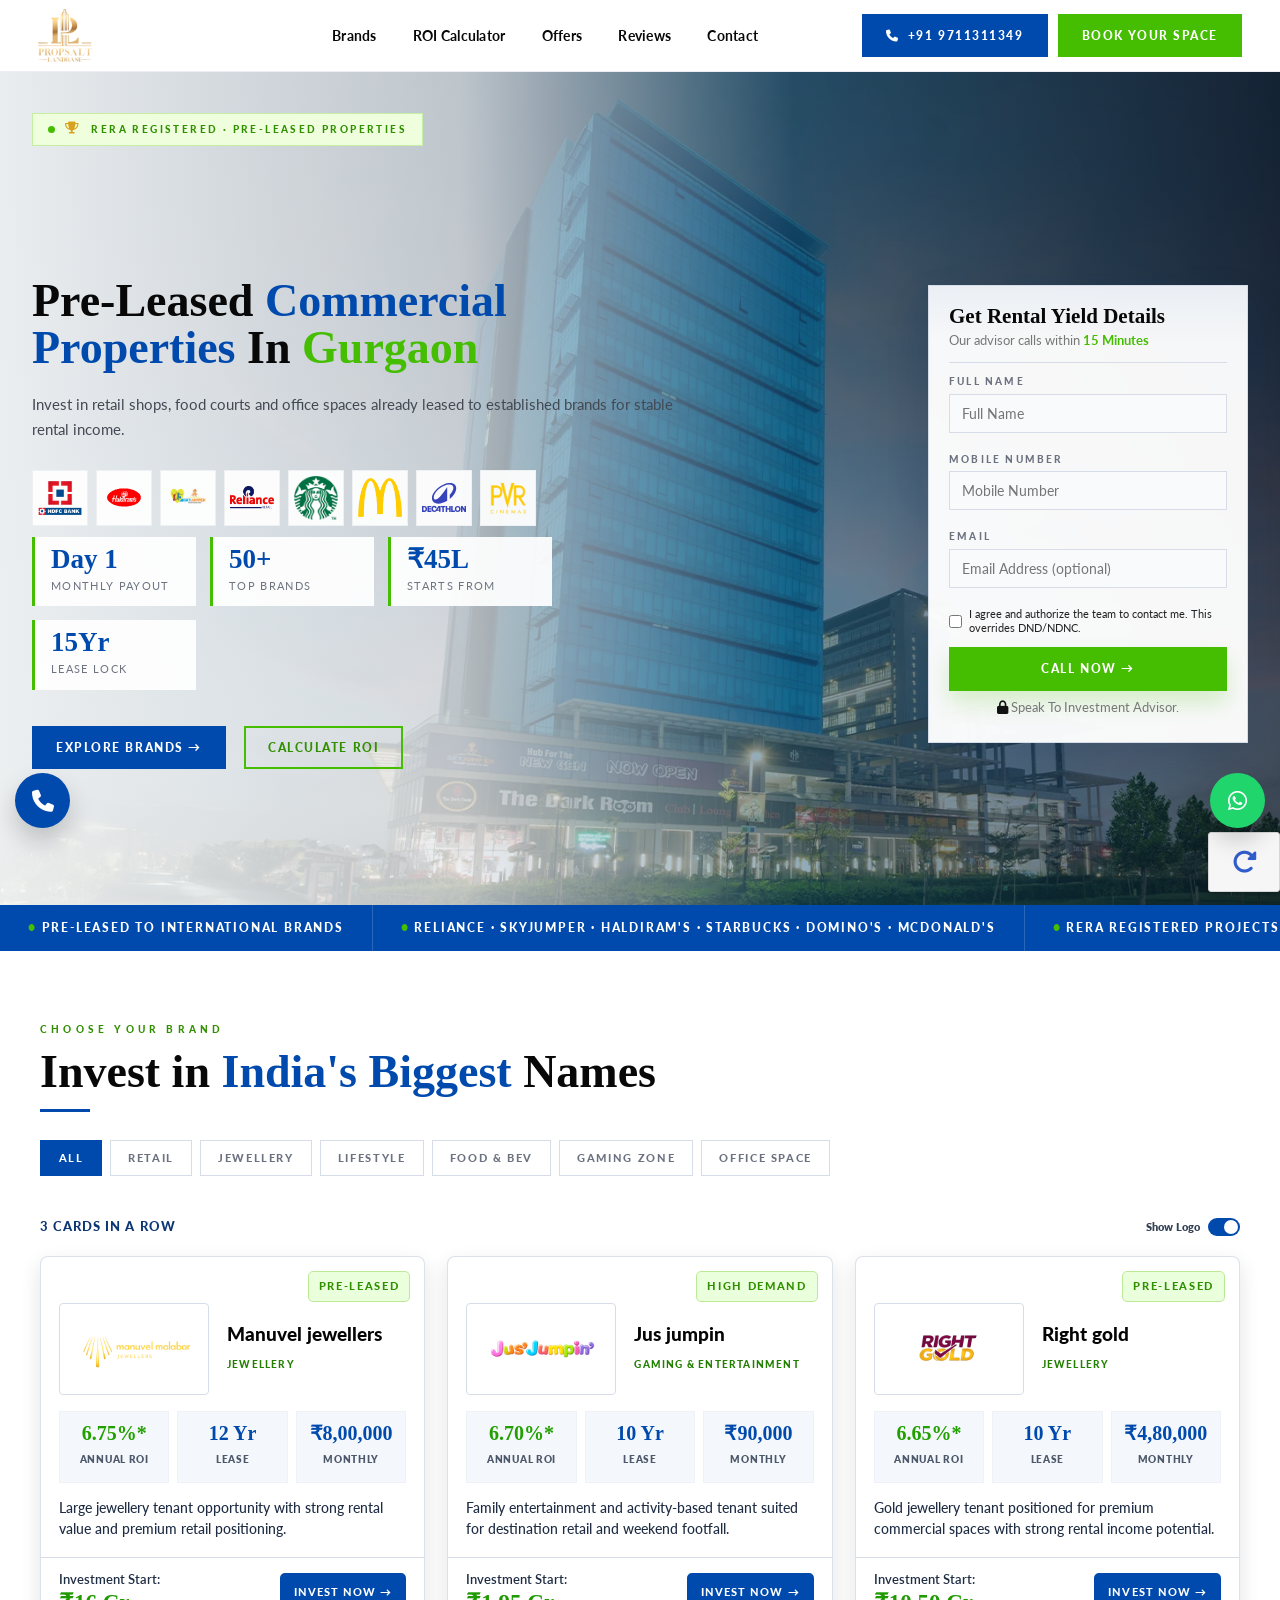
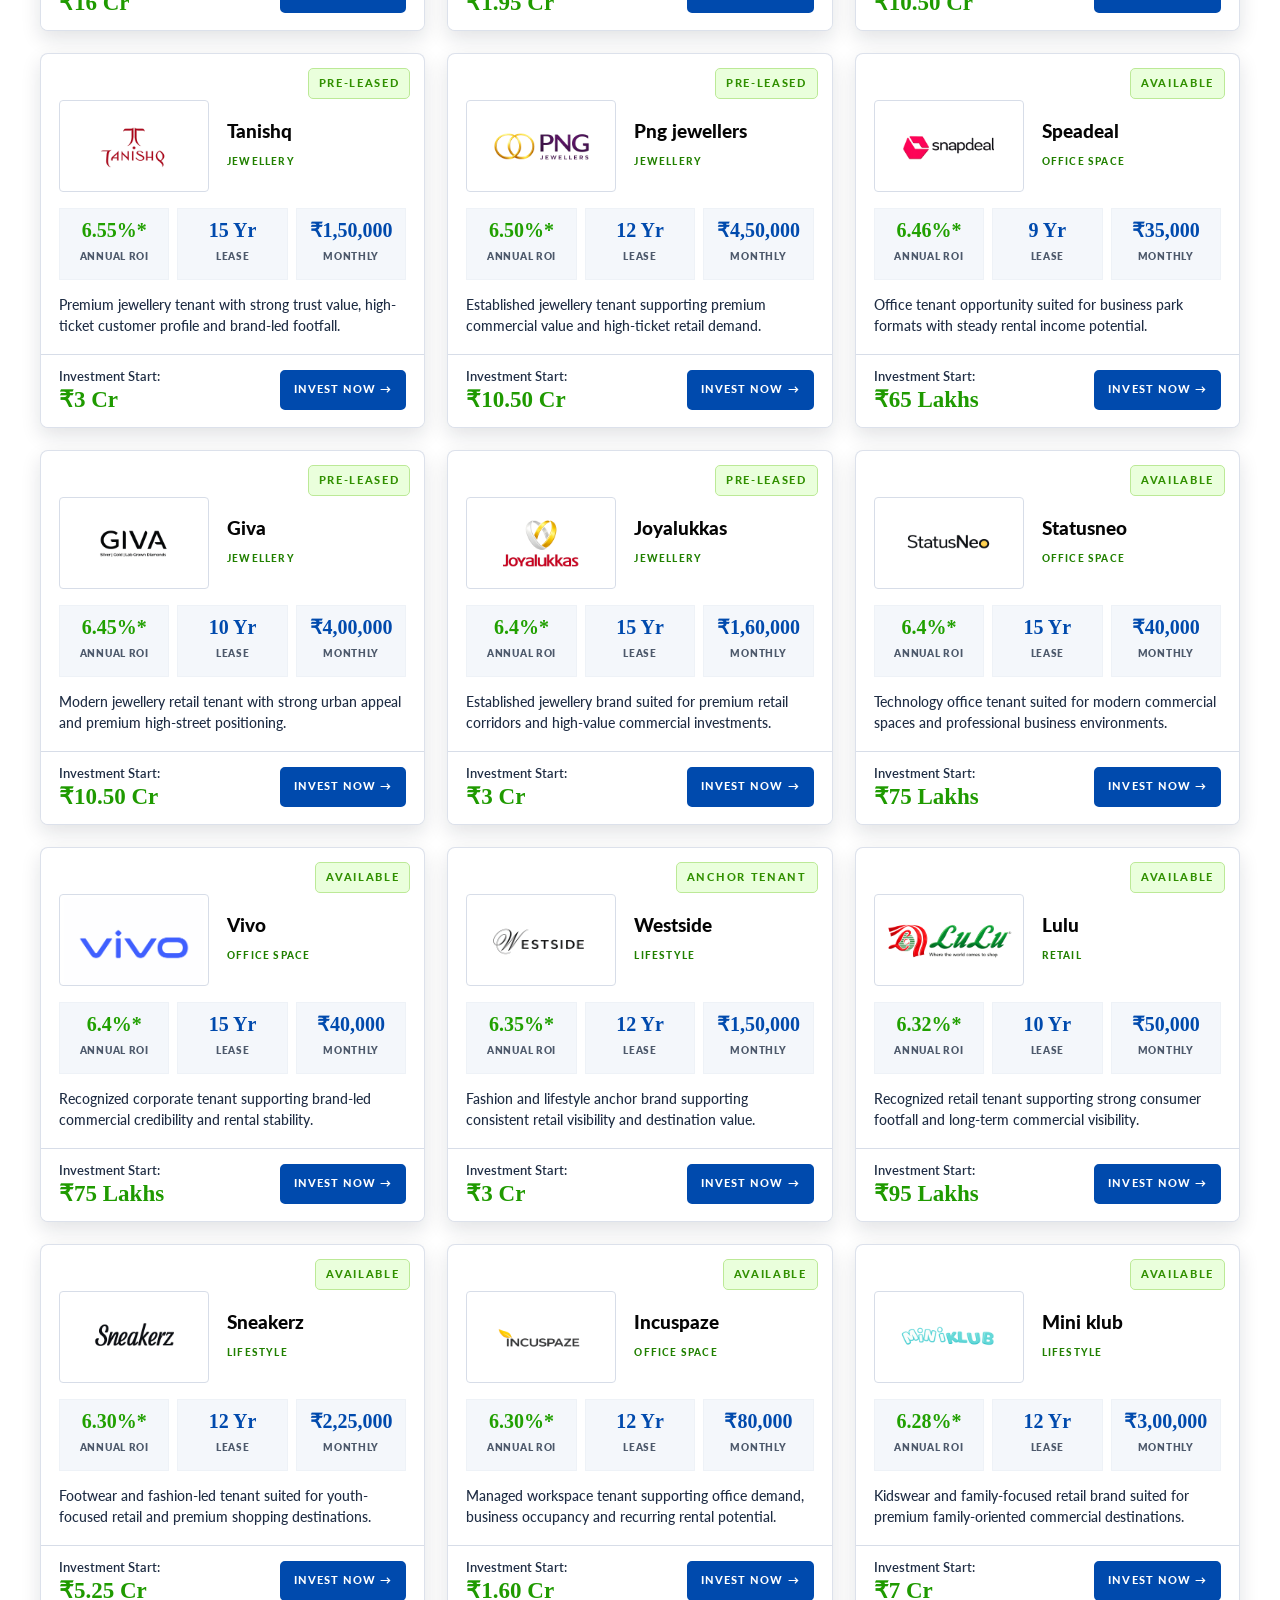
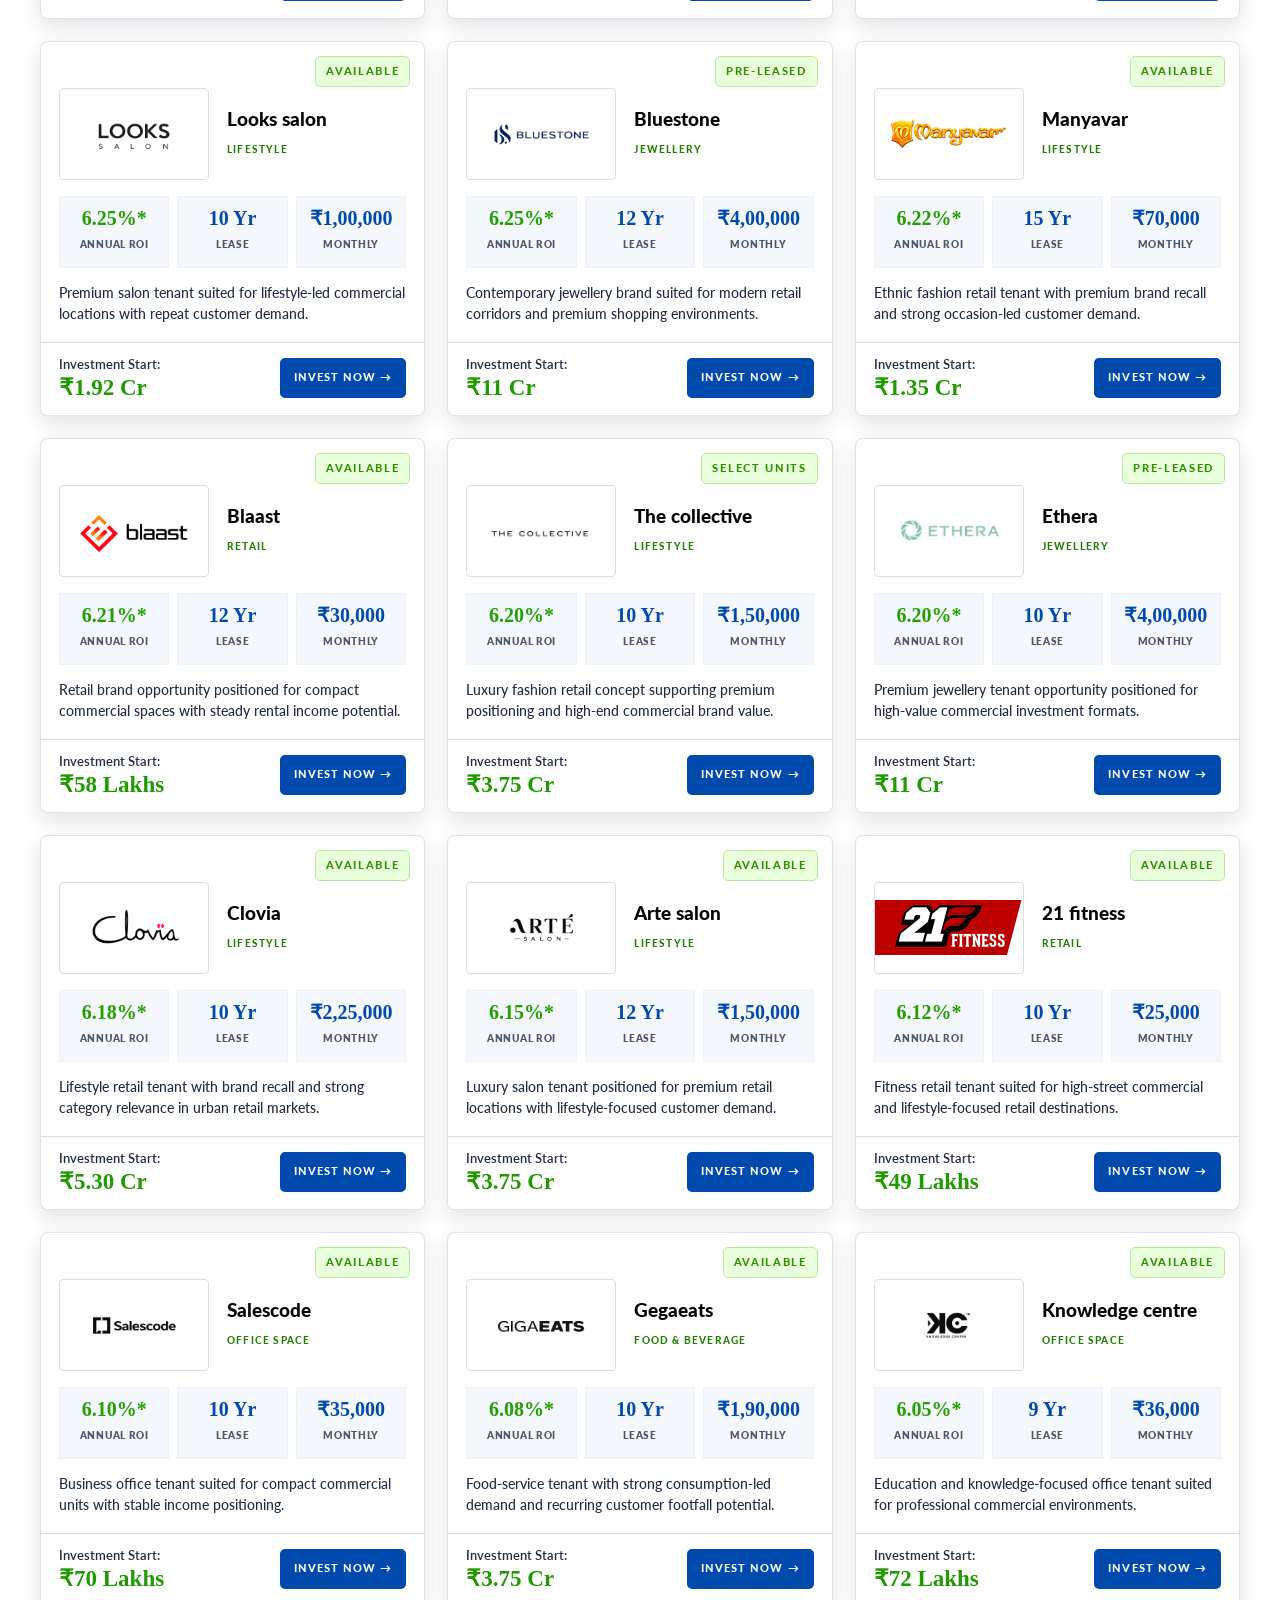
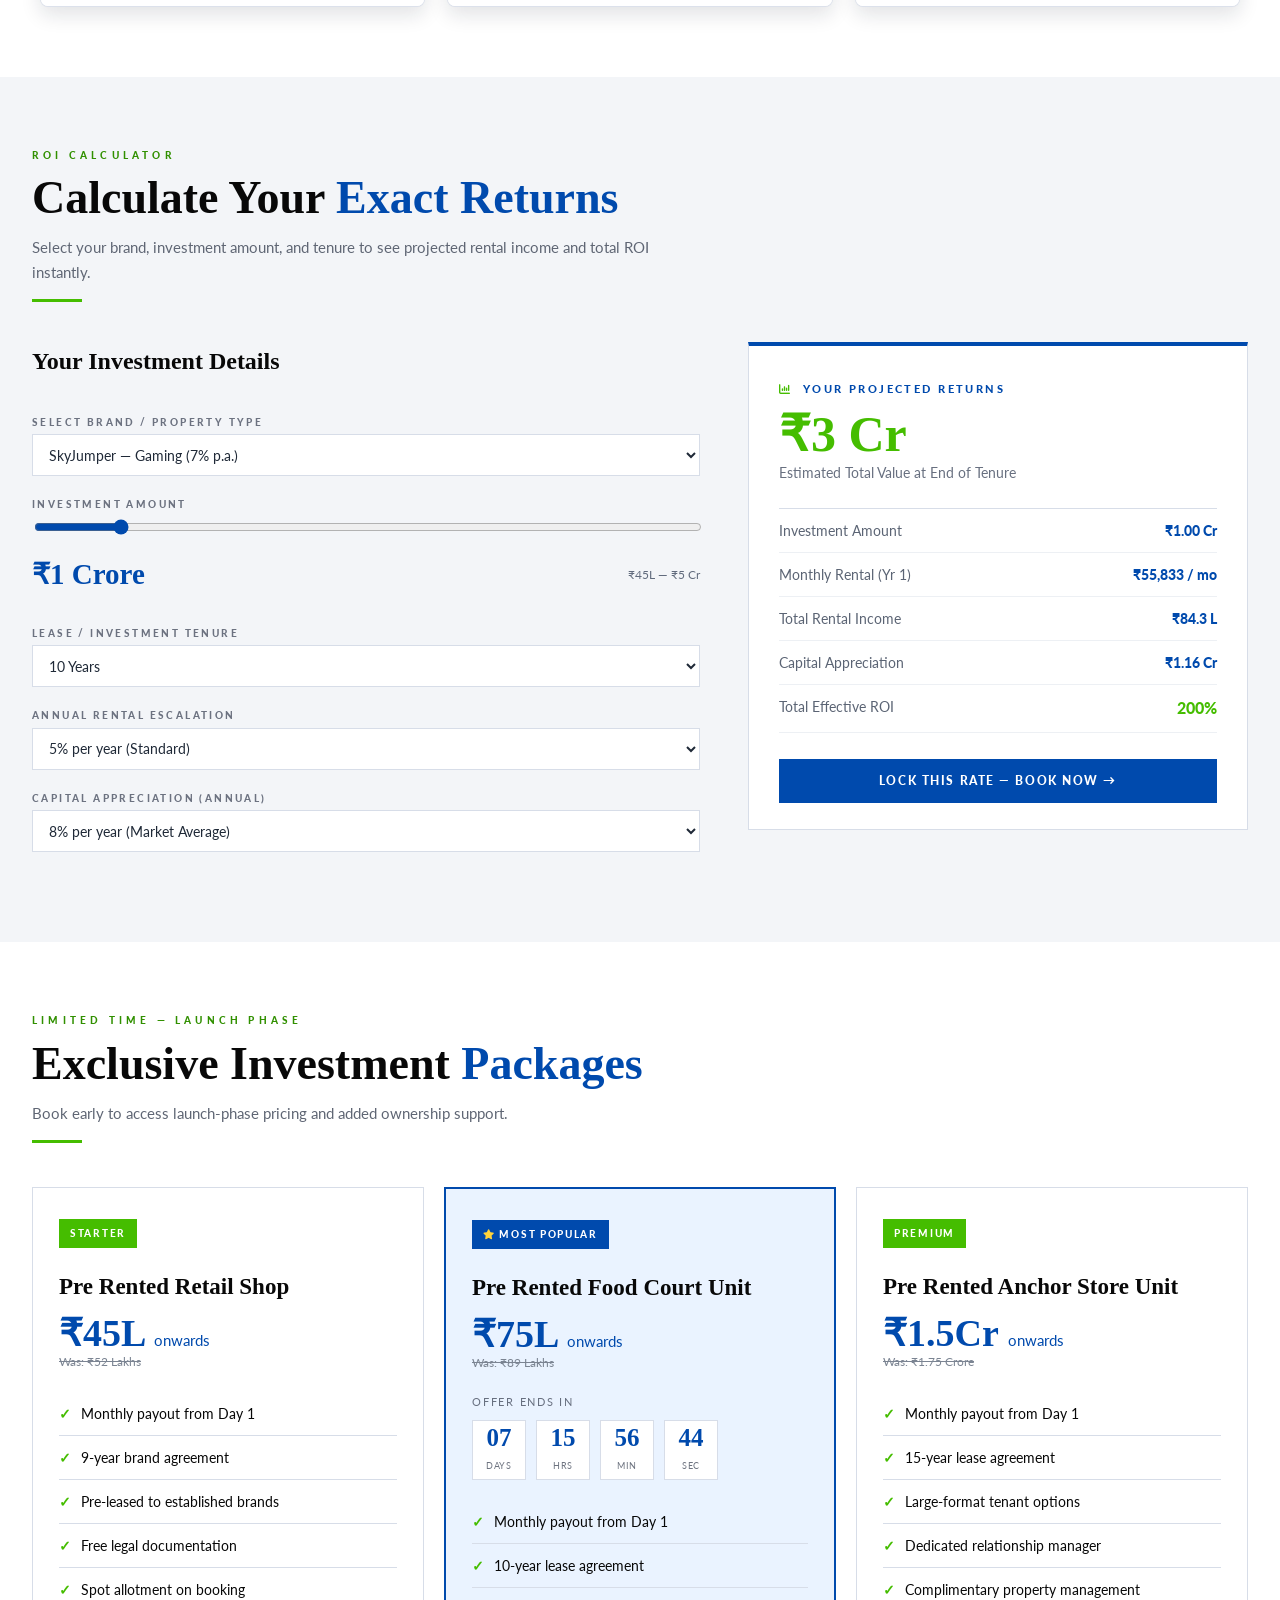
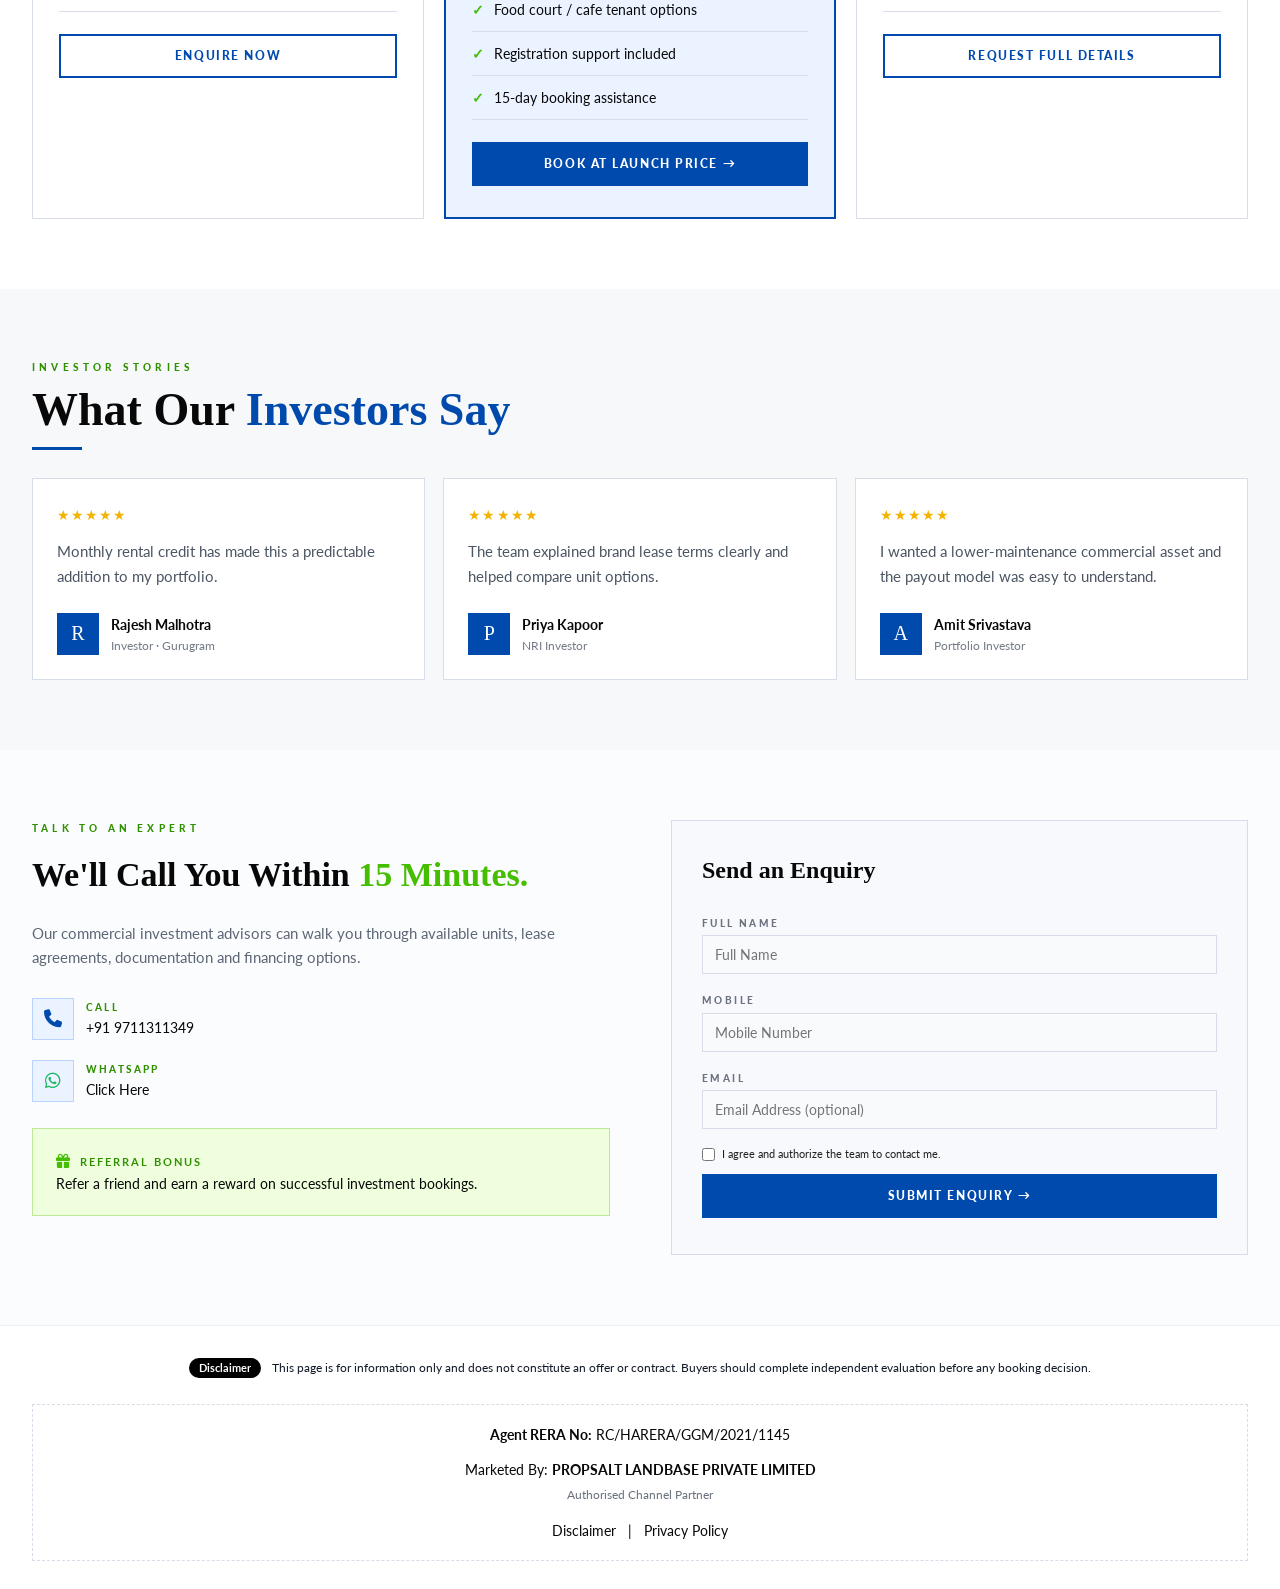
==== commit 5ae43764: "Update brand cards and local logos" ====
--- a/index.html
+++ b/index.html
@@ -157,12 +157,12 @@
 
         <div class="filter-tabs reveal" role="tablist" aria-label="Filter brands">
           <button class="active" type="button" data-filter="all">All</button>
-          <button type="button" data-filter="banks">Banks</button>
+          <button type="button" data-filter="retail">Retail</button>
+          <button type="button" data-filter="jewellery">Jewellery</button>
+          <button type="button" data-filter="lifestyle">Lifestyle</button>
           <button type="button" data-filter="food">Food & Bev</button>
-          <button type="button" data-filter="retail">Retail</button>
-          <button type="button" data-filter="gaming">Gaming Zoon</button>
-          <button type="button" data-filter="entertainment">Entertainment</button>
-          <button type="button" data-filter="lifestyle">Lifestyle</button>
+          <button type="button" data-filter="gaming">Gaming Zone</button>
+          <button type="button" data-filter="office">Office Space</button>
         </div>
 
         <div class="card-toolbar reveal" aria-label="Brand card layout controls">
--- a/css/style.css
+++ b/css/style.css
@@ -891,10 +891,10 @@
 
 .brand-id {
   display: grid;
-  grid-template-columns: 92px 1fr;
+  grid-template-columns: 138px 1fr;
   align-items: center;
-  gap: 14px;
-  min-height: 72px;
+  gap: 18px;
+  min-height: 86px;
   margin-bottom: 14px;
 }
 
@@ -921,8 +921,8 @@
 
 .brand-logo-media {
   position: relative;
-  width: 92px;
-  height: 58px;
+  width: 138px;
+  height: 84px;
   display: grid;
   place-items: center;
   overflow: hidden;
@@ -943,10 +943,10 @@
 }
 
 .brand-logo-media img {
-  width: 78%;
-  height: 78%;
-  max-width: 78%;
-  max-height: 78%;
+  width: 100%;
+  height: 94%;
+  max-width: 100%;
+  max-height: 94%;
   object-fit: contain;
   object-position: center;
   transition: transform 260ms ease;
@@ -964,6 +964,18 @@
 
 .brand-card:hover .brand-logo-media img {
   transform: scale(1.06);
+}
+
+.brand-logo-media img[src*="the-collective-logo"],
+.brand-logo-media img[src*="ethera-logo"],
+.brand-logo-media img[src*="westside-logo"] {
+  transform: scale(1.22);
+}
+
+.brand-card:hover .brand-logo-media img[src*="the-collective-logo"],
+.brand-card:hover .brand-logo-media img[src*="ethera-logo"],
+.brand-card:hover .brand-logo-media img[src*="westside-logo"] {
+  transform: scale(1.3);
 }
 
 .brand-logo-media img[src*="dominos-pizza-logo"],
@@ -1158,14 +1170,14 @@
   }
 
   .brand-id {
-    grid-template-columns: 118px 1fr;
+    grid-template-columns: 150px 1fr;
     gap: 18px;
     margin-bottom: 16px;
   }
 
   .brand-logo-media {
-    width: 118px;
-    height: 72px;
+    width: 150px;
+    height: 92px;
   }
 
   .brand-title h3 {
@@ -1754,31 +1766,31 @@
 .modal-heading {
   display: flex;
   align-items: flex-start;
-  gap: 12px;
+  gap: 16px;
   margin: 0 36px 10px 0;
   padding-bottom: 10px;
   border-bottom: 1px solid var(--line);
 }
 
 .modal-brand-logo {
-  flex: 0 0 76px;
-  width: 76px;
-  height: 48px;
+  flex: 0 0 118px;
+  width: 118px;
+  height: 74px;
   display: grid;
-  place-items: start center;
-  padding-top: 1px;
+  place-items: center;
+  padding: 4px;
 }
 
 .modal-brand-logo.is-compact-logo {
-  flex-basis: 58px;
-  width: 58px;
-  height: 42px;
-  padding-top: 0;
+  flex-basis: 104px;
+  width: 104px;
+  height: 66px;
+  padding: 4px;
 }
 
 .modal-brand-logo.is-compact-logo img {
-  max-width: 88%;
-  max-height: 88%;
+  max-width: 100%;
+  max-height: 100%;
 }
 
 .modal-brand-logo[hidden] {
@@ -1790,6 +1802,8 @@
 }
 
 .modal-brand-logo img {
+  width: 100%;
+  height: 100%;
   max-width: 100%;
   max-height: 100%;
   object-fit: contain;
@@ -2508,20 +2522,20 @@
   }
 
   .modal-heading {
-    gap: 9px;
+    gap: 12px;
     margin-right: 30px;
   }
 
   .modal-brand-logo {
-    flex-basis: 62px;
-    width: 62px;
-    height: 42px;
+    flex-basis: 92px;
+    width: 92px;
+    height: 58px;
   }
 
   .modal-brand-logo.is-compact-logo {
-    flex-basis: 52px;
-    width: 52px;
-    height: 38px;
+    flex-basis: 82px;
+    width: 82px;
+    height: 52px;
   }
 
   .lead-modal h2 {
@@ -2626,11 +2640,11 @@
   }
 
   .brand-id {
-    grid-template-columns: 96px 1fr;
+    grid-template-columns: 112px 1fr;
     gap: 14px;
     align-items: center;
     text-align: left;
-    min-height: 78px;
+    min-height: 86px;
     margin-bottom: 16px;
   }
 
@@ -2693,15 +2707,15 @@
   }
 
   .brand-logo-media {
-    width: 96px;
-    height: 62px;
+    width: 112px;
+    height: 70px;
   }
 
   .brand-logo-media img {
-    width: 74%;
-    height: 74%;
-    max-width: 74%;
-    max-height: 74%;
+    width: 90%;
+    height: 86%;
+    max-width: 90%;
+    max-height: 86%;
   }
 
   .brand-card-bottom {
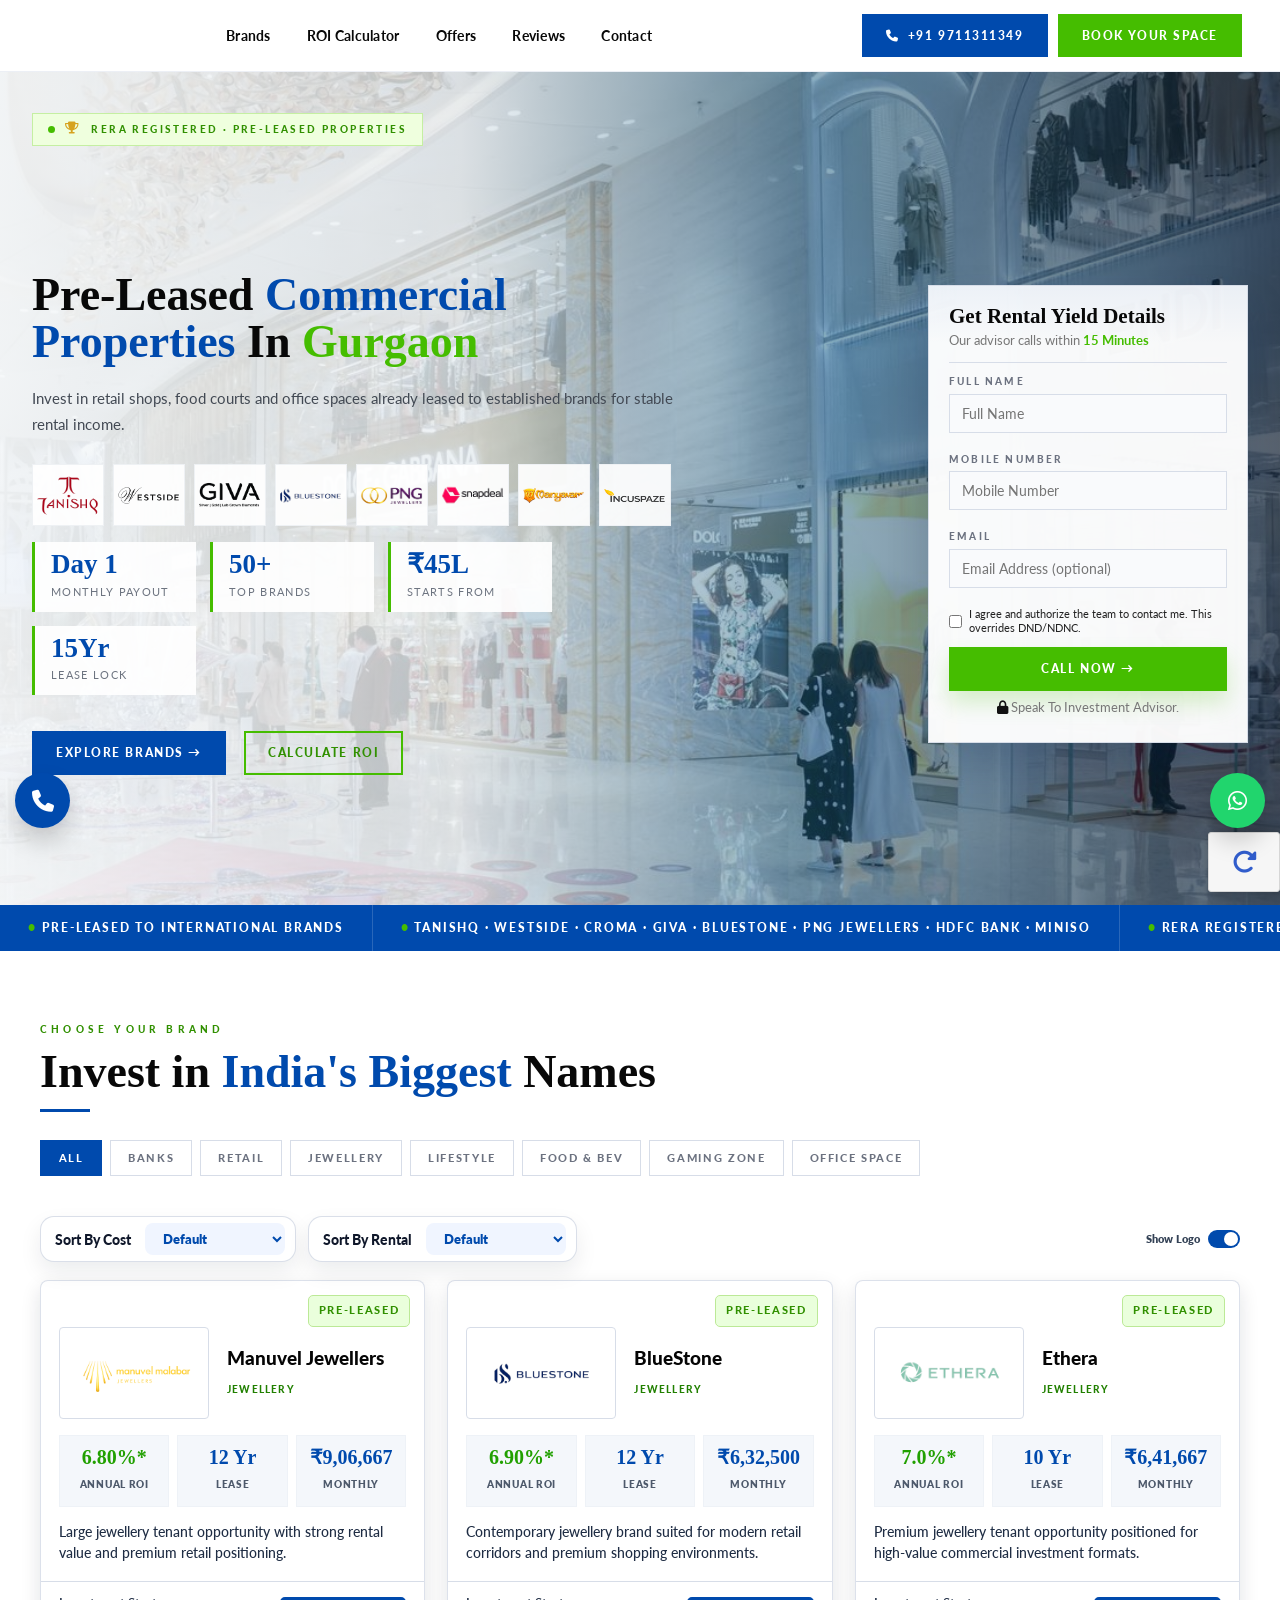
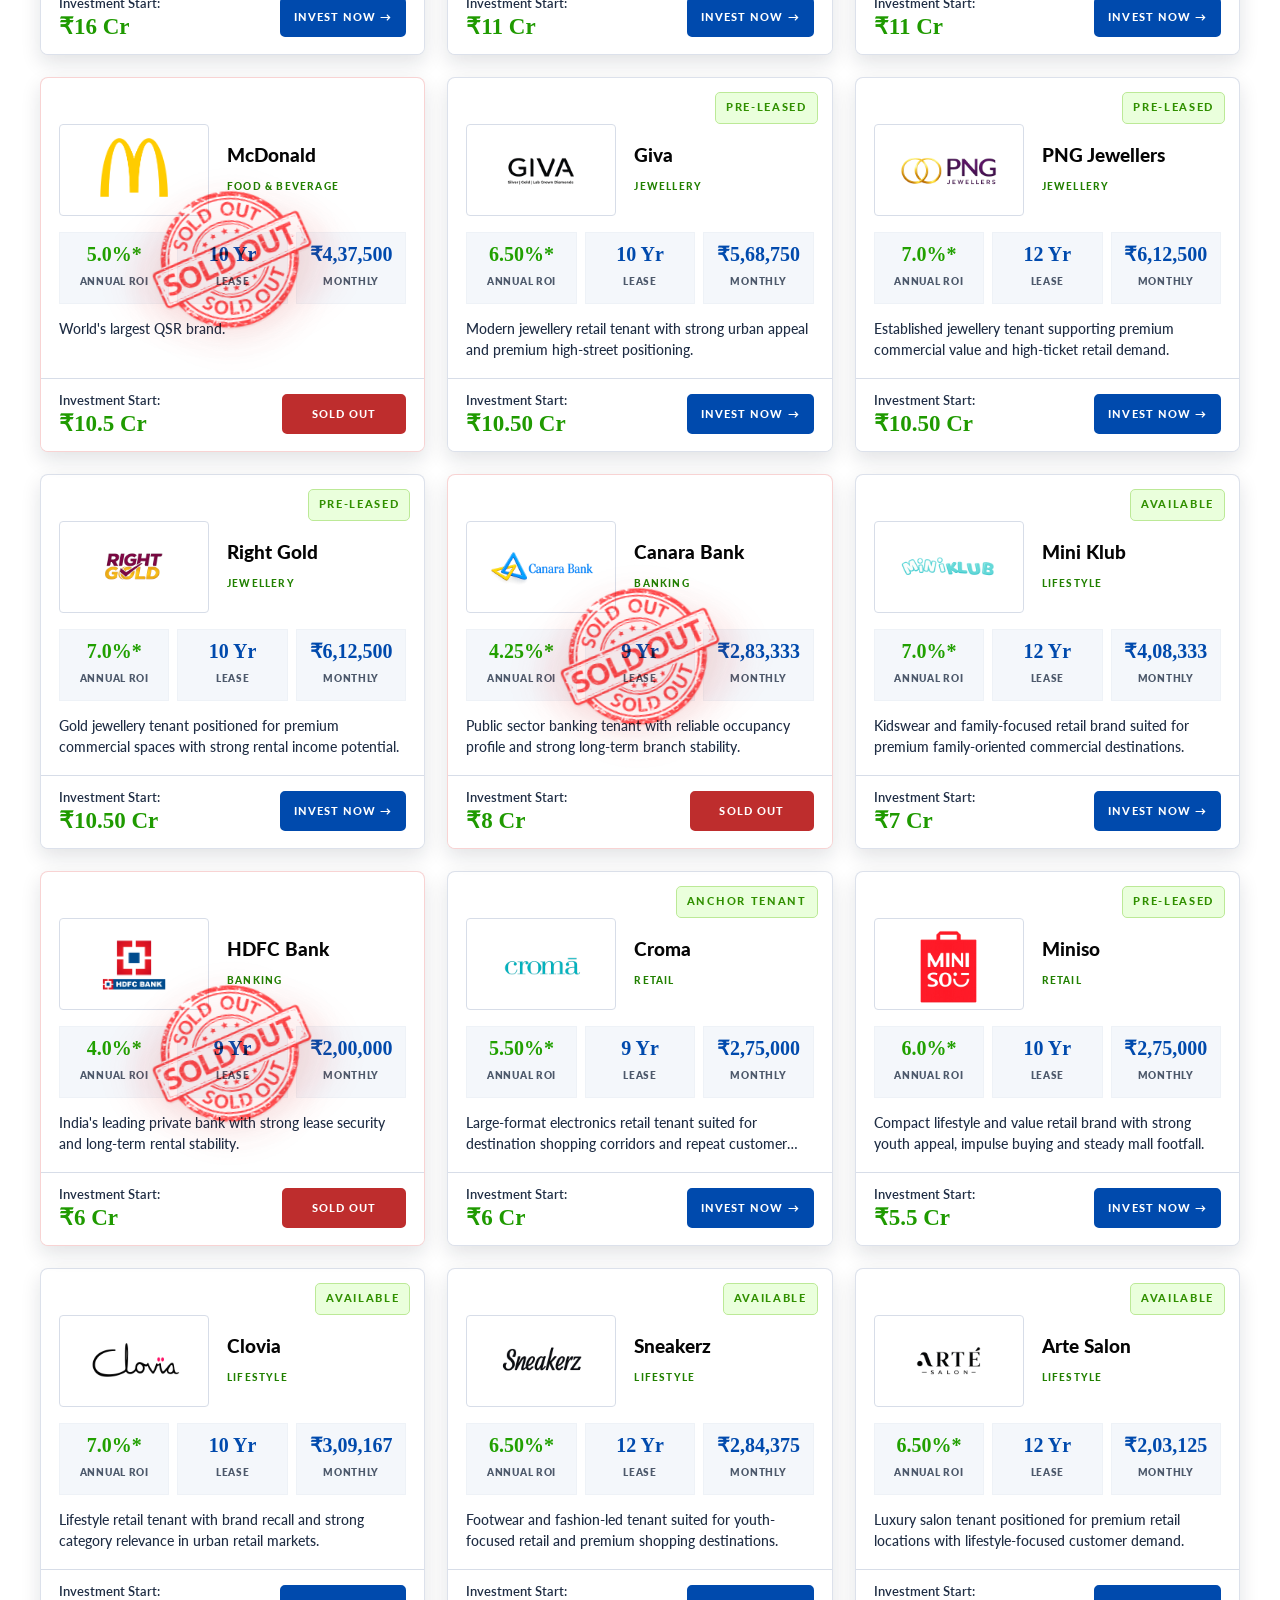
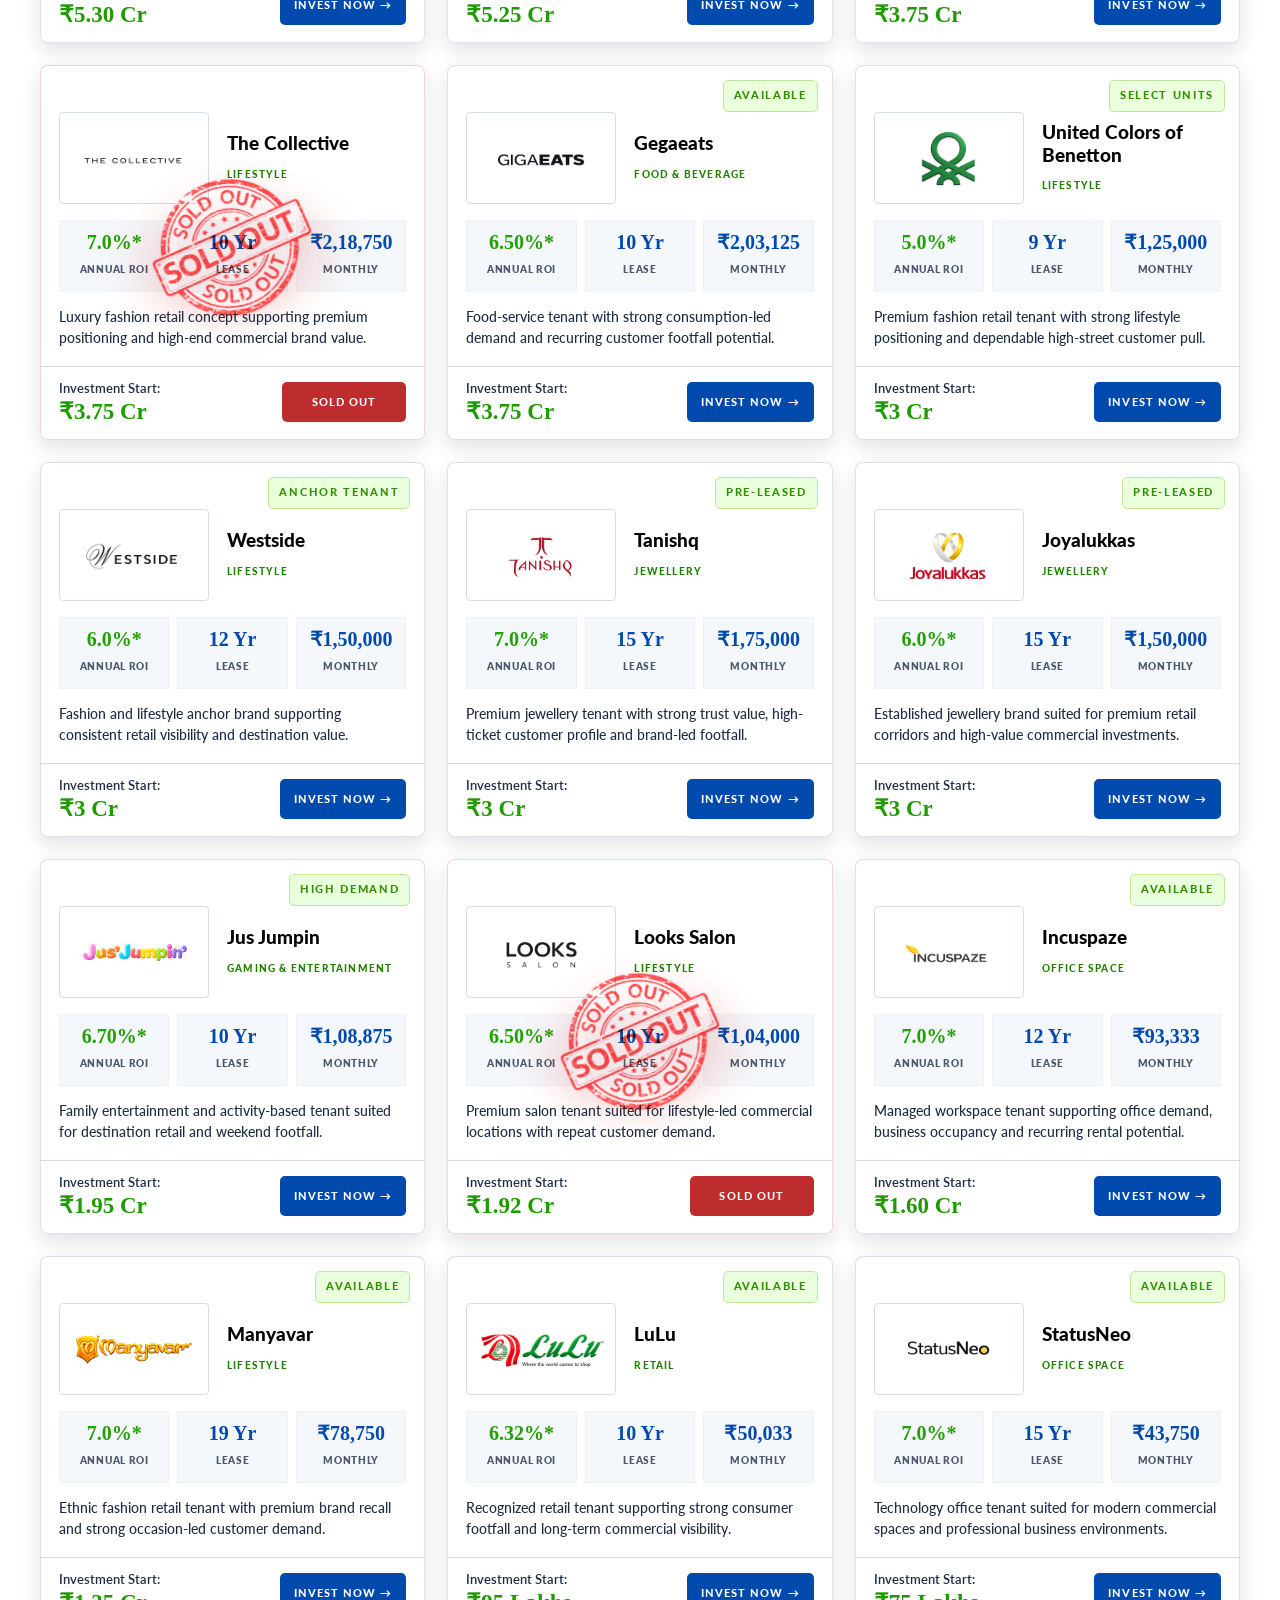
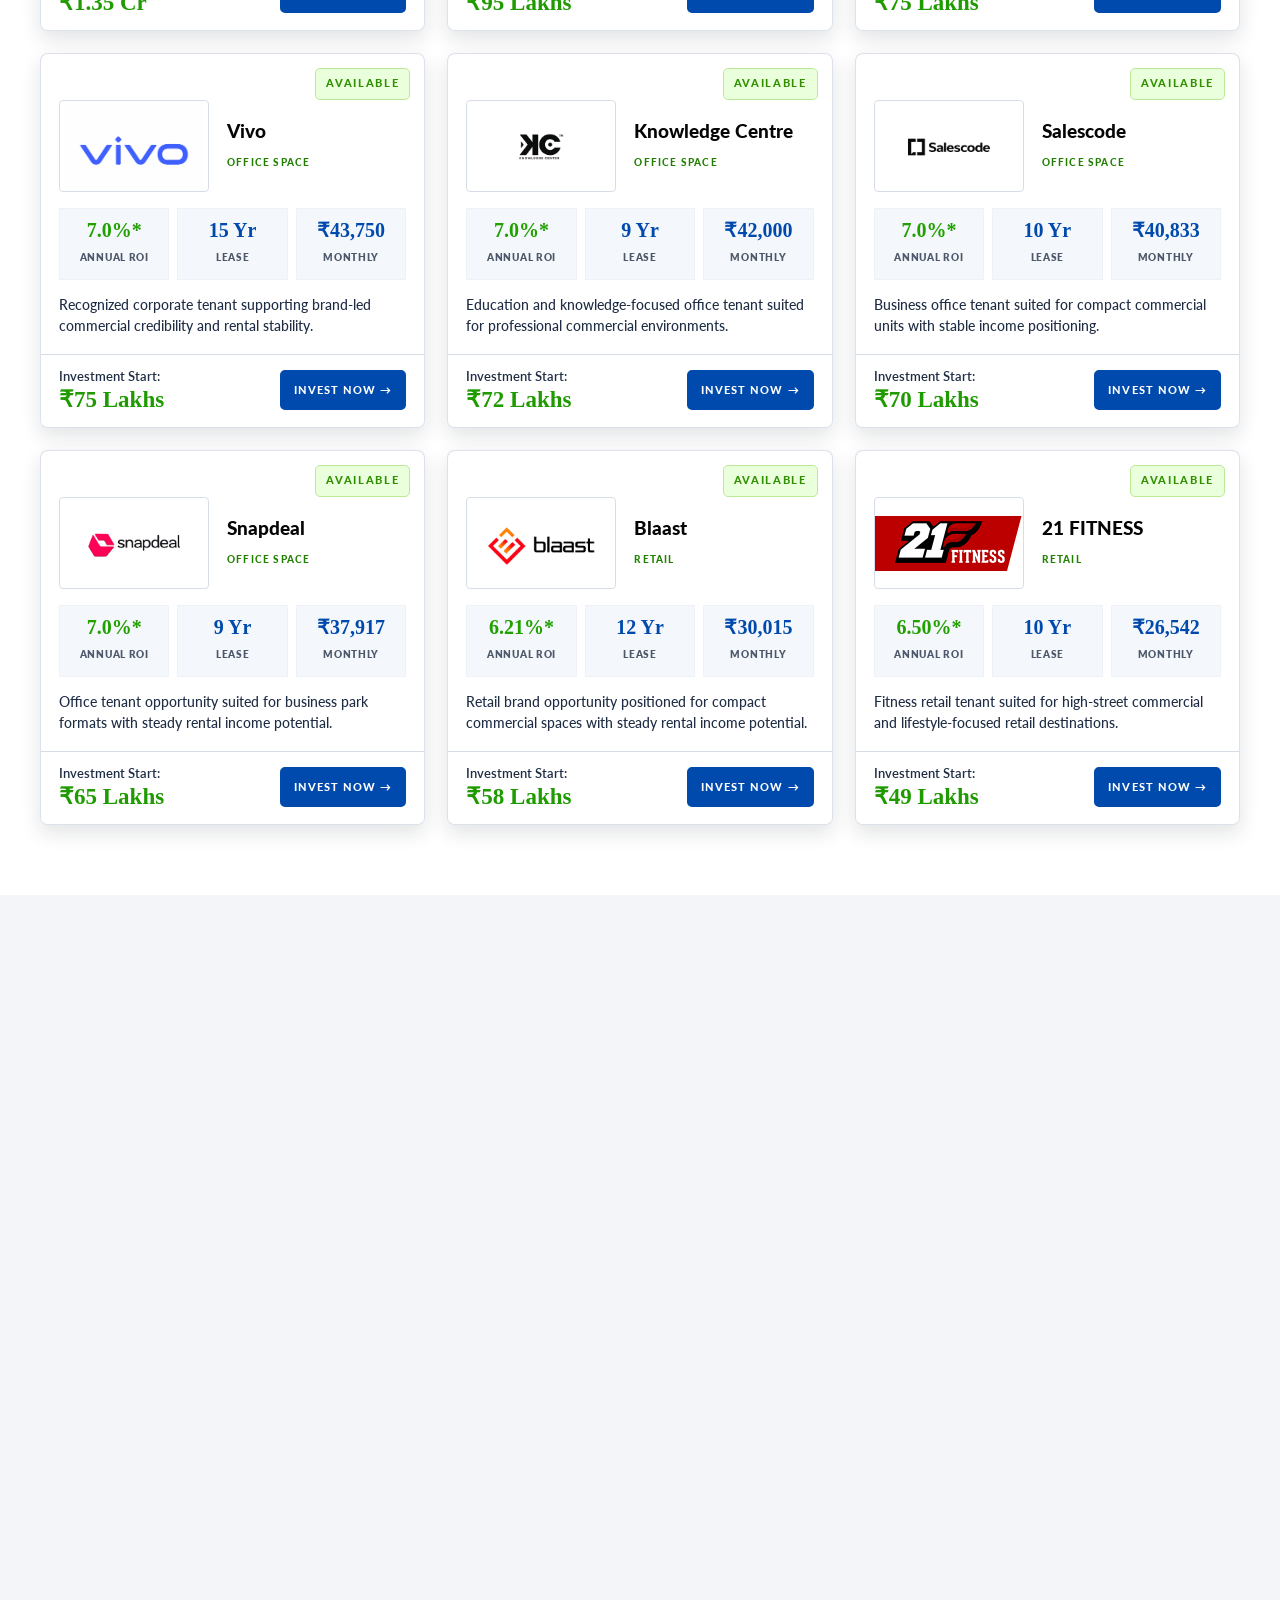
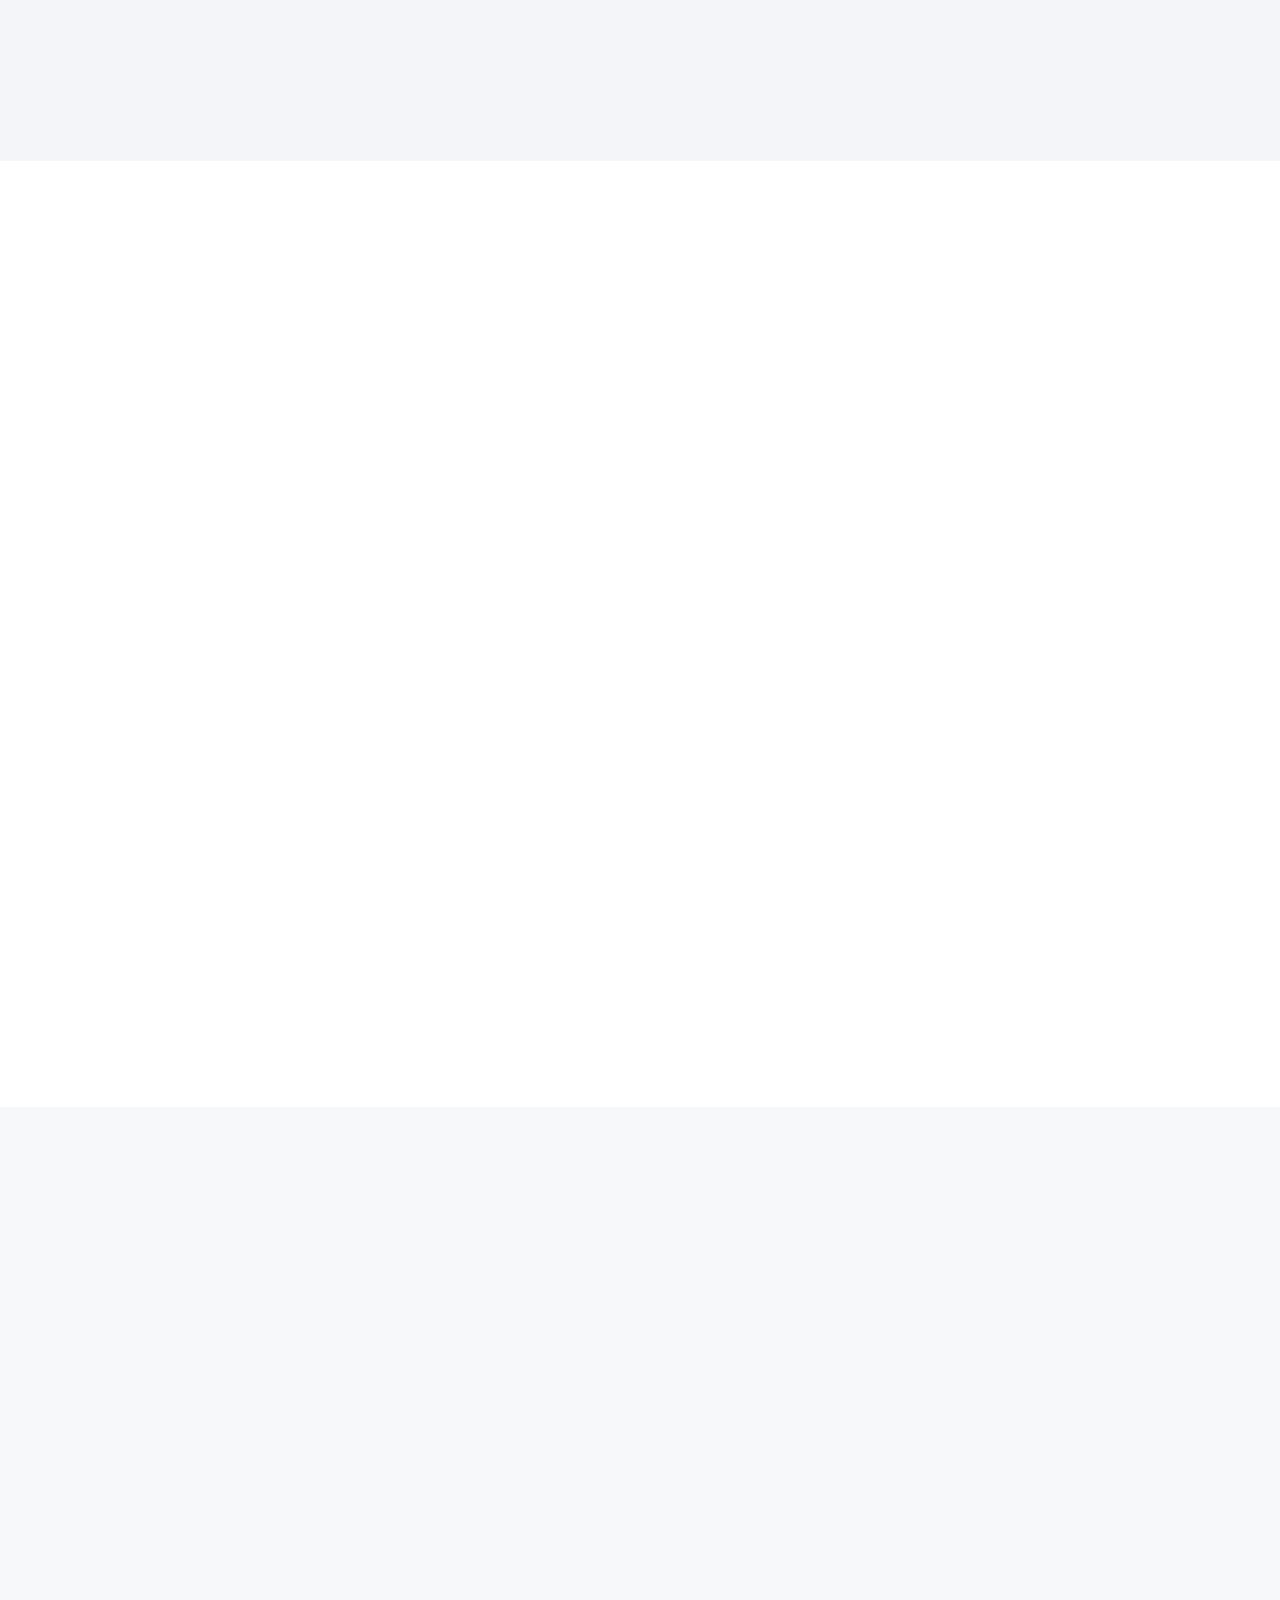
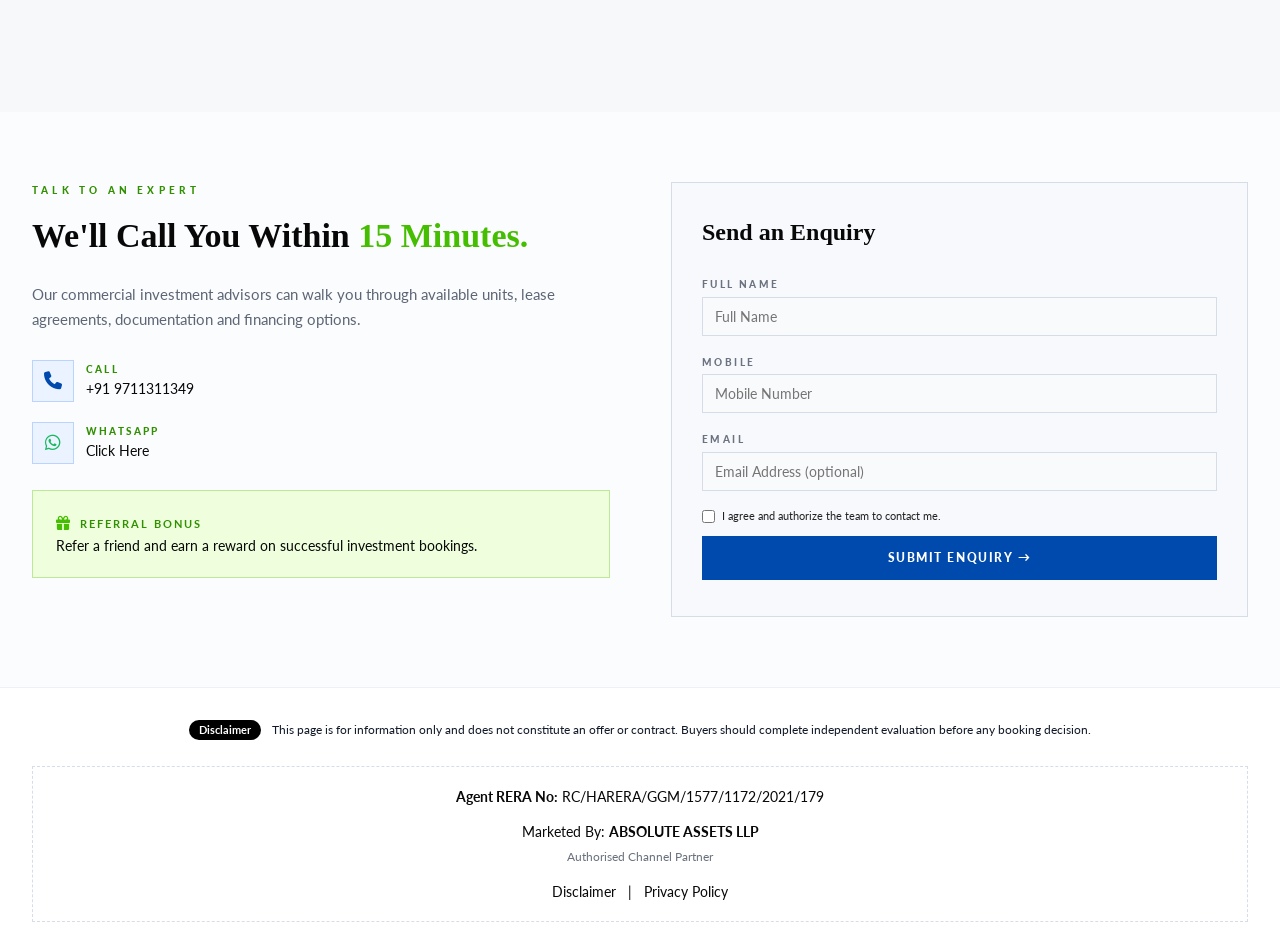
==== commit db438e01: "Update commercial landing page content and assets" ====
--- a/index.html
+++ b/index.html
@@ -15,16 +15,13 @@
   <!-- Header / Navigation -->
   <header class="site-header" data-header>
     <nav class="nav-shell" aria-label="Primary navigation">
-      <a class="brand-logo" href="#home" aria-label="Propsalt Landbase home">
-        <img src="assets/images/propsalt-landbase-logo.png" alt="Propsalt Landbase logo" loading="eager">
-      </a>
-
       <button class="menu-toggle" type="button" aria-label="Open menu" aria-expanded="false" data-menu-toggle>
         <span></span>
         <span></span>
         <span></span>
       </button>
 
+      
       <div class="main-menu" data-menu>
         <a href="#brands">Brands</a>
         <a href="#roi">ROI Calculator</a>
@@ -62,14 +59,14 @@
           </p>
 
           <div class="brand-strip" aria-label="Example tenant brands">
-            <div><img src="assets/images/logo/hdfc-bank-logo.png" alt="HDFC Bank logo"></div>
-            <div><img src="assets/images/logo/haldirams-logo.svg" alt="Haldiram's logo"></div>
-            <div><img src="assets/images/logo/skyjumper-logo.png" alt="SkyJumper logo"></div>
-            <div><img src="assets/images/logo/reliance-retail-logo.png" alt="Reliance Retail logo"></div>
-            <div><img src="assets/images/logo/starbucks-logo.png" alt="Starbucks logo"></div>
-            <div><img src="assets/images/logo/mcdonalds-logo.png" alt="McDonald's logo"></div>
-            <div><img src="assets/images/logo/decathlon-logo.svg" alt="Decathlon logo"></div>
-            <div><img src="assets/images/logo/pvr-logo.png" alt="PVR logo"></div>
+            <div><img src="image/hero-tanishq-logo.png" alt="Tanishq logo"></div>
+            <div><img src="image/hero-westside-logo.png" alt="Westside logo"></div>
+            <div><img src="image/hero-giva-logo.png" alt="Giva logo"></div>
+            <div><img src="image/hero-bluestone-logo.png" alt="Bluestone logo"></div>
+            <div><img src="image/hero-png-jewellers-logo.png" alt="PNG Jewellers logo"></div>
+            <div><img src="image/hero-snapdeal-logo.png" alt="Snapdeal logo"></div>
+            <div><img src="image/hero-manyavar-logo.png" alt="Manyavar logo"></div>
+            <div><img src="image/hero-incuspaze-logo.png" alt="Incuspaze logo"></div>
           </div>
 
           <div class="metric-grid" aria-label="Investment highlights">
@@ -138,11 +135,17 @@
     <section class="ticker" aria-label="Investment benefits">
       <div class="ticker-track">
         <span>● Pre-Leased to International Brands</span>
-        <span>● Reliance · Skyjumper · Haldiram's · Starbucks · Domino's · McDonald's</span>
+        <span>● Tanishq · Westside · Croma · Giva · BlueStone · PNG Jewellers · HDFC Bank · Miniso</span>
         <span>● RERA Registered Projects</span>
         <span>● Monthly Payout From Day 1</span>
         <span>● Zero Vacancy Risk · 10-Year Lease</span>
         <span>● Pre-Leased to International Brands</span>
+        <span aria-hidden="true">● Pre-Leased to International Brands</span>
+        <span aria-hidden="true">● Tanishq · Westside · Croma · Giva · BlueStone · PNG Jewellers · HDFC Bank · Miniso</span>
+        <span aria-hidden="true">● RERA Registered Projects</span>
+        <span aria-hidden="true">● Monthly Payout From Day 1</span>
+        <span aria-hidden="true">● Zero Vacancy Risk · 10-Year Lease</span>
+        <span aria-hidden="true">● Pre-Leased to International Brands</span>
       </div>
     </section>
 
@@ -157,6 +160,7 @@
 
         <div class="filter-tabs reveal" role="tablist" aria-label="Filter brands">
           <button class="active" type="button" data-filter="all">All</button>
+          <button type="button" data-filter="bank">Banks</button>
           <button type="button" data-filter="retail">Retail</button>
           <button type="button" data-filter="jewellery">Jewellery</button>
           <button type="button" data-filter="lifestyle">Lifestyle</button>
@@ -166,8 +170,25 @@
         </div>
 
         <div class="card-toolbar reveal" aria-label="Brand card layout controls">
-          <strong>3 Cards In A Row</strong>
-          <label>
+          <div class="sort-controls" aria-label="Brand sorting controls">
+            <label class="sort-control">
+              <span>Sort By Cost</span>
+              <select data-sort-cost aria-label="Sort brands by investment cost">
+                <option value="default">Default</option>
+                <option value="high">High to Low</option>
+                <option value="low">Low to High</option>
+              </select>
+            </label>
+            <label class="sort-control">
+              <span>Sort By Rental</span>
+              <select data-sort-rental aria-label="Sort brands by monthly rental">
+                <option value="default">Default</option>
+                <option value="high">High to Low</option>
+                <option value="low">Low to High</option>
+              </select>
+            </label>
+          </div>
+          <label class="logo-toggle-control">
             Show Logo
             <input type="checkbox" checked aria-label="Show logo" data-logo-toggle>
             <span></span>
@@ -197,10 +218,11 @@
             <div class="field">
               <label for="roi-brand">Select Brand / Property Type</label>
               <select id="roi-brand" name="brand" data-roi-brand>
-                <option value="gaming">SkyJumper — Gaming (7% p.a.)</option>
-                <option value="food">Food Court Unit — Food & Beverage (8% p.a.)</option>
-                <option value="retail">Anchor Retail — Retail (6% p.a.)</option>
-                <option value="lifestyle">Lifestyle Store — Lifestyle (7.5% p.a.)</option>
+                <option value="food">Food and Beverage (8 - 10% p.a.)</option>
+                <option value="retail">Anchor Retail - Retail (6% p.a.)</option>
+                <option value="lifestyle">Life Style Stores (7.5% p.a.)</option>
+                <option value="luxury">Luxury Stores (10% p.a.)</option>
+                <option value="office">Office Spaces (7.5% p.a.)</option>
               </select>
             </div>
 
@@ -216,6 +238,8 @@
             <div class="field">
               <label for="tenure">Lease / Investment Tenure</label>
               <select id="tenure" name="tenure" data-tenure>
+                <option value="2">2 Years</option>
+                <option value="3">3 Years</option>
                 <option value="5">5 Years</option>
                 <option value="10" selected>10 Years</option>
                 <option value="15">15 Years</option>
@@ -235,9 +259,11 @@
             <div class="field">
               <label for="appreciation">Capital Appreciation (Annual)</label>
               <select id="appreciation" name="appreciation" data-appreciation>
-                <option value="5">5% per year</option>
+                <option value="6">6% per year (Conservative)</option>
                 <option value="8" selected>8% per year (Market Average)</option>
+                <option value="10">10% per year (Growth)</option>
                 <option value="12">12% per year (High Growth)</option>
+                <option value="15">15% per year (Aggressive Growth)</option>
               </select>
             </div>
           </form>
@@ -287,24 +313,24 @@
         <div class="package-grid">
           <article class="package-card reveal">
             <p class="package-label">Starter</p>
-            <h3>Pre Rented Retail Shop</h3>
+            <h3>Pre-Rented Food Court Unit</h3>
             <p class="package-price">₹45L <span>onwards</span></p>
             <p class="old-price">Was: ₹52 Lakhs</p>
             <ul>
               <li>Monthly payout from Day 1</li>
-              <li>9-year brand agreement</li>
-              <li>Pre-leased to established brands</li>
-              <li>Free legal documentation</li>
-              <li>Spot allotment on booking</li>
+              <li>10-year brand agreement</li>
+              <li>Food court / cafe tenant options</li>
+              <li>Registration support included</li>
+              <li>15-day booking assistance</li>
             </ul>
-            <button class="btn btn-outline-blue full" type="button" data-open-modal data-offer-modal data-offer-title="Pre Rented Retail Shop" data-offer-subtitle="Starter retail shop package with pre-leased brand options and spot allotment support." data-offer-price="₹45L" data-offer-price-label="Starts From" data-offer-tenure="9 Yr" data-offer-tenure-label="Agreement" data-offer-benefit="Day 1" data-offer-benefit-label="Monthly Payout">Enquire Now</button>
+            <button class="btn btn-outline-blue full" type="button" data-open-modal data-offer-modal data-offer-title="Pre-Rented Food Court Unit" data-offer-subtitle="Food court / cafe tenant package with registration support and 15-day booking assistance." data-offer-price="₹45L" data-offer-price-label="Starts From" data-offer-tenure="10 Yr" data-offer-tenure-label="Agreement" data-offer-benefit="Day 1" data-offer-benefit-label="Monthly Payout">Enquire Now</button>
           </article>
 
           <article class="package-card featured reveal">
             <p class="package-label blue"><i class="fa-solid fa-star" aria-hidden="true"></i> Most Popular</p>
-            <h3>Pre Rented Food Court Unit</h3>
-            <p class="package-price">₹75L <span>onwards</span></p>
-            <p class="old-price">Was: ₹89 Lakhs</p>
+            <h3>Pre-Rented Retail Shop</h3>
+            <p class="package-price">₹1.5Cr <span>onwards</span></p>
+            <p class="old-price">Was: ₹1.8 Crore</p>
             <div class="countdown-block">
               <span>Offer Ends In</span>
               <div class="countdown" data-countdown>
@@ -316,19 +342,19 @@
             </div>
             <ul>
               <li>Monthly payout from Day 1</li>
-              <li>10-year lease agreement</li>
-              <li>Food court / cafe tenant options</li>
-              <li>Registration support included</li>
-              <li>15-day booking assistance</li>
+              <li>9-year lease agreement</li>
+              <li>Pre-leased to established brands</li>
+              <li>Free legal documentation</li>
+              <li>Spot allotment on booking</li>
             </ul>
-            <button class="btn btn-blue full" type="button" data-open-modal data-offer-modal data-offer-title="Pre Rented Food Court Unit" data-offer-subtitle="Most popular food court package with cafe tenant options and launch-price booking support." data-offer-price="₹75L" data-offer-price-label="Launch Price" data-offer-tenure="10 Yr" data-offer-tenure-label="Lease Term" data-offer-benefit="15 Days" data-offer-benefit-label="Booking Support">Book at Launch Price →</button>
+            <button class="btn btn-blue full" type="button" data-open-modal data-offer-modal data-offer-title="Pre-Rented Retail Shop" data-offer-subtitle="Most popular retail shop package with pre-leased established brand options and free legal documentation." data-offer-price="₹1.5Cr" data-offer-price-label="Starts From" data-offer-tenure="9 Yr" data-offer-tenure-label="Lease Term" data-offer-benefit="Day 1" data-offer-benefit-label="Monthly Payout">Book at Launch Price →</button>
           </article>
 
           <article class="package-card reveal">
             <p class="package-label">Premium</p>
-            <h3>Pre Rented Anchor Store Unit</h3>
-            <p class="package-price">₹1.5Cr <span>onwards</span></p>
-            <p class="old-price">Was: ₹1.75 Crore</p>
+            <h3>Pre-Rented Luxury Brands Store</h3>
+            <p class="package-price">₹3Cr <span>onwards</span></p>
+            <p class="old-price">Was: ₹3.50 Crore</p>
             <ul>
               <li>Monthly payout from Day 1</li>
               <li>15-year lease agreement</li>
@@ -336,7 +362,7 @@
               <li>Dedicated relationship manager</li>
               <li>Complimentary property management</li>
             </ul>
-            <button class="btn btn-outline-blue full" type="button" data-open-modal data-offer-modal data-offer-title="Pre Rented Anchor Store Unit" data-offer-subtitle="Premium anchor store package with large-format tenant options and dedicated relationship support." data-offer-price="₹1.5Cr" data-offer-price-label="Starts From" data-offer-tenure="15 Yr" data-offer-tenure-label="Lease Term" data-offer-benefit="Dedicated" data-offer-benefit-label="Relationship Manager">Request Full Details</button>
+            <button class="btn btn-outline-blue full" type="button" data-open-modal data-offer-modal data-offer-title="Pre-Rented Luxury Brands Store" data-offer-subtitle="Premium luxury brand store package with large-format tenant options and dedicated relationship support." data-offer-price="₹3Cr" data-offer-price-label="Starts From" data-offer-tenure="15 Yr" data-offer-tenure-label="Lease Term" data-offer-benefit="Dedicated" data-offer-benefit-label="Relationship Manager">Request Full Details</button>
           </article>
         </div>
       </div>
@@ -344,32 +370,58 @@
 
     <!-- Reviews -->
     <section class="section reviews-section" id="reviews">
-      <div class="container">
-        <div class="section-head reveal">
-          <p class="section-kicker">Investor Stories</p>
-          <h2>What Our <span>Investors Say</span></h2>
-          <div class="title-line"></div>
-        </div>
-
-        <div class="review-grid">
-          <article class="review-card reveal">
-            <p class="stars">★★★★★</p>
-            <blockquote>Monthly rental credit has made this a predictable addition to my portfolio.</blockquote>
-            <div class="reviewer"><span>R</span><div><strong>Rajesh Malhotra</strong><small>Investor · Gurugram</small></div></div>
-          </article>
-          <article class="review-card reveal">
-            <p class="stars">★★★★★</p>
-            <blockquote>The team explained brand lease terms clearly and helped compare unit options.</blockquote>
-            <div class="reviewer"><span>P</span><div><strong>Priya Kapoor</strong><small>NRI Investor</small></div></div>
-          </article>
-          <article class="review-card reveal">
-            <p class="stars">★★★★★</p>
-            <blockquote>I wanted a lower-maintenance commercial asset and the payout model was easy to understand.</blockquote>
-            <div class="reviewer"><span>A</span><div><strong>Amit Srivastava</strong><small>Portfolio Investor</small></div></div>
-          </article>
-        </div>
-      </div>
-    </section>
+  <div class="container">
+    <div class="section-head reveal">
+      <p class="section-kicker">Investor Stories</p>
+      <h2>What Our <span>Investors Say</span></h2>
+      <div class="title-line"></div>
+    </div>
+
+    <div class="review-grid">
+      <article class="review-card reveal">
+        <p class="stars">★★★★★</p>
+        <blockquote>
+          What I liked the most was Absolute Assets’ advisory approach. The team didn't rush me by dangling the lure of high-return figures. Before presenting the final options, they explained the lease structure, tenant profile, rental expectations and potential risks. This significantly boosted my confidence.
+        </blockquote>
+        <div class="reviewer">
+          <span>N</span>
+          <div>
+            <strong>Nitin Mehra</strong>
+            <small>Corporate Professional & Commercial Property Investor · Gurugram</small>
+          </div>
+        </div>
+      </article>
+
+      <article class="review-card reveal">
+        <p class="stars">★★★★</p>
+        <blockquote>
+          I had already explored several commercial property options, but most people were focusing solely on ROI. Absolute Assets helped me consider deeper aspects such as tenant quality, the strength of the location, lock-in periods, scope for rental appreciation and exit possibility. This made my decision much more practical.
+        </blockquote>
+        <div class="reviewer">
+          <span>S</span>
+          <div>
+            <strong>Sandeep Gupta</strong>
+            <small>Entrepreneur & Real Estate Investor · Delhi NCR</small>
+          </div>
+        </div>
+      </article>
+
+      <article class="review-card reveal">
+        <p class="stars">★★★★★</p>
+        <blockquote>
+          For me this was not a small investment, so trust mattered more than anything. Absolute Assets didn’t disappoint me. The team explained every document and never made me feel like I had to decide in a hurry. They answered my questions patiently and gave me comfort before moving ahead.
+        </blockquote>
+        <div class="reviewer">
+          <span>N</span>
+          <div>
+            <strong>Neha Sharma</strong>
+            <small>Business Owner & First-Time Commercial Investor · Gurugram</small>
+          </div>
+        </div>
+      </article>
+    </div>
+  </div>
+</section>
 
     <!-- Contact -->
     <section class="section contact-section" id="contact">
@@ -435,13 +487,13 @@
     <div class="container">
       <p class="disclaimer"><strong>Disclaimer</strong> This page is for information only and does not constitute an offer or contract. Buyers should complete independent evaluation before any booking decision.</p>
       <div class="footer-card">
-        <p><strong>Agent RERA No:</strong> RC/HARERA/GGM/2021/1145</p>
-        <p>Marketed By: <strong>PROPSALT LANDBASE PRIVATE LIMITED</strong></p>
+        <p><strong>Agent RERA No:</strong> RC/HARERA/GGM/1577/1172/2021/179</p>
+        <p>Marketed By: <strong>ABSOLUTE ASSETS LLP</strong></p>
         <small>Authorised Channel Partner</small>
         <nav aria-label="Footer links">
-          <a href="#">Disclaimer</a>
+          <a href="disclaimer/">Disclaimer</a>
           <span>|</span>
-          <a href="#">Privacy Policy</a>
+          <a href="privacy-policy/">Privacy Policy</a>
         </nav>
       </div>
     </div>
@@ -516,6 +568,6 @@
     </section>
   </div>
 
-  <script src="js/script.js"></script>
+  <script src="js/script.js?v=20260609-2"></script>
 </body>
 </html>
--- a/css/style.css
+++ b/css/style.css
@@ -113,7 +113,7 @@
   width: min(100%, 1350px);
   min-height: 67px;
   display: grid;
-  grid-template-columns: 190px 1fr auto;
+  grid-template-columns: 1fr auto;
   align-items: center;
   gap: 22px;
   margin-inline: auto;
@@ -277,7 +277,7 @@
   inset: 0;
   background:
     linear-gradient(90deg, rgba(247, 249, 250, 0.94) 0%, rgba(233, 238, 241, 0.78) 36%, rgba(32, 95, 129, 0.48) 62%, rgba(9, 24, 42, 0.68) 100%),
-    url("../assets/images/banner.webp") center center / cover no-repeat;
+    url("../assets/images/banner1.jpg") center center / cover no-repeat;
 }
 
 .hero-bg::before {
@@ -425,15 +425,16 @@
 }
 
 .brand-strip {
-  display: flex;
-  flex-wrap: wrap;
-  gap: 8px;
-  margin-bottom: 11px;
+  display: grid;
+  grid-template-columns: repeat(8, 72px);
+  gap: 9px;
+  max-width: 639px;
+  margin-bottom: 16px;
 }
 
 .brand-strip div {
-  width: 56px;
-  height: 56px;
+  width: 72px;
+  height: 62px;
   display: grid;
   place-items: center;
   border: 1px solid #eef1f4;
@@ -443,13 +444,37 @@
   font-weight: 900;
   text-align: center;
   line-height: 1.1;
+  overflow: hidden;
 }
 
 .brand-strip img {
   width: 100%;
   height: 100%;
   object-fit: contain;
-  padding: 5px;
+  padding: 2px;
+}
+
+.brand-strip img[src*="image/"] {
+  padding: 0;
+  transform: scale(1.2);
+}
+
+.brand-strip img[src*="westside-logo"],
+.brand-strip img[src*="bluestone-logo"],
+.brand-strip img[src*="png-jewellers-logo"],
+.brand-strip img[src*="snapdeal-logo"],
+.brand-strip img[src*="manyavar-logo"],
+.brand-strip img[src*="incuspaze-logo"] {
+  transform: scale(1.34);
+}
+
+.brand-strip img[src*="hero-"] {
+  width: 96%;
+  height: 88%;
+  max-width: 96%;
+  max-height: 88%;
+  padding: 0;
+  transform: scale(1.04);
 }
 
 .metric-grid {
@@ -776,6 +801,53 @@
   margin: 0 0 18px;
 }
 
+.sort-controls {
+  display: flex;
+  align-items: center;
+  gap: 12px;
+  flex-wrap: wrap;
+}
+
+.sort-control {
+  min-height: 42px;
+  display: inline-flex;
+  align-items: center;
+  gap: 14px;
+  padding: 6px 10px 6px 14px;
+  border: 1px solid rgba(215, 221, 232, 0.92);
+  border-radius: 14px;
+  background: #fff;
+  box-shadow: 0 10px 22px rgba(15, 23, 42, 0.08);
+}
+
+.sort-control span {
+  color: #0f172a;
+  font-family: var(--font-sans);
+  font-size: 14px;
+  font-weight: 900;
+  white-space: nowrap;
+}
+
+.sort-control select {
+  min-width: 124px;
+  height: 32px;
+  padding: 0 34px 0 14px;
+  border: 0;
+  border-radius: 8px;
+  color: var(--blue);
+  background: #f0f5ff;
+  font-family: var(--font-sans);
+  font-size: 13px;
+  font-weight: 800;
+  cursor: pointer;
+  outline: 1px solid transparent;
+}
+
+.sort-control select:focus-visible {
+  outline-color: rgba(0, 74, 173, 0.38);
+  box-shadow: 0 0 0 3px rgba(0, 74, 173, 0.12);
+}
+
 .card-toolbar strong {
   color: #0d3674;
   font-family: var(--font-sans);
@@ -785,7 +857,7 @@
   text-transform: uppercase;
 }
 
-.card-toolbar label {
+.logo-toggle-control {
   display: inline-flex;
   align-items: center;
   gap: 8px;
@@ -795,12 +867,12 @@
   font-weight: 800;
 }
 
-.card-toolbar input {
+.logo-toggle-control input {
   position: absolute;
   opacity: 0;
 }
 
-.card-toolbar label span {
+.logo-toggle-control span {
   position: relative;
   width: 32px;
   height: 18px;
@@ -808,7 +880,7 @@
   background: var(--blue);
 }
 
-.card-toolbar label span::after {
+.logo-toggle-control span::after {
   content: "";
   position: absolute;
   right: 2px;
@@ -820,11 +892,11 @@
   transition: transform var(--speed);
 }
 
-.card-toolbar input:not(:checked) + span {
+.logo-toggle-control input:not(:checked) + span {
   background: #cbd5e1;
 }
 
-.card-toolbar input:not(:checked) + span::after {
+.logo-toggle-control input:not(:checked) + span::after {
   transform: translateX(-14px);
 }
 
@@ -860,6 +932,17 @@
 
 .brand-card.blue-border {
   border-color: rgba(215, 221, 232, 0.86);
+}
+
+.brand-card.sold-out {
+  position: relative;
+  border-color: rgba(220, 38, 38, 0.2);
+}
+
+.brand-card.sold-out:hover {
+  transform: none;
+  border-color: rgba(220, 38, 38, 0.28);
+  box-shadow: 0 8px 20px rgba(15, 23, 42, 0.12);
 }
 
 .brand-card:hover {
@@ -889,6 +972,94 @@
   text-transform: uppercase;
 }
 
+.brand-card.sold-out .brand-status {
+  display: none;
+}
+
+.sold-out-stamp {
+  position: absolute;
+  right: 52px;
+  top: 96px;
+  z-index: 2;
+  width: 285px;
+  height: 180px;
+  object-fit: contain;
+  opacity: 0.78;
+  mix-blend-mode: multiply;
+  pointer-events: none;
+  transform: rotate(-8deg) scale(1);
+  transform-origin: center;
+  filter:
+    contrast(1.18)
+    saturate(1.35)
+    drop-shadow(0 2px 0 rgba(185, 28, 28, 0.08))
+    drop-shadow(0 10px 18px rgba(185, 28, 28, 0.12));
+  will-change: transform, opacity, filter;
+  animation: soldOutStampImpression 2.4s ease-in-out infinite;
+}
+
+.brand-card.sold-out::after {
+  content: "";
+  position: absolute;
+  right: 86px;
+  top: 132px;
+  z-index: 1;
+  width: 210px;
+  height: 118px;
+  border-radius: 50%;
+  background: rgba(220, 38, 38, 0.08);
+  filter: blur(16px);
+  transform: rotate(-8deg);
+  pointer-events: none;
+  animation: soldOutInkBloom 2.4s ease-in-out infinite;
+}
+
+@keyframes soldOutStampImpression {
+  0% {
+    opacity: 0;
+    transform: rotate(-8deg) scale(1.34);
+    filter: contrast(1.05) saturate(1.1) blur(1.4px);
+  }
+
+  16% {
+    opacity: 0.92;
+    transform: rotate(-8deg) scale(0.92);
+    filter:
+      contrast(1.35)
+      saturate(1.55)
+      blur(0)
+      drop-shadow(0 2px 0 rgba(185, 28, 28, 0.08))
+      drop-shadow(0 10px 18px rgba(185, 28, 28, 0.14));
+  }
+
+  30% {
+    opacity: 0.78;
+    transform: rotate(-8deg) scale(1);
+  }
+
+  100% {
+    opacity: 0.74;
+    transform: rotate(-8deg) scale(1);
+  }
+}
+
+@keyframes soldOutInkBloom {
+  0% {
+    opacity: 0;
+    transform: rotate(-8deg) scale(0.72);
+  }
+
+  18% {
+    opacity: 1;
+    transform: rotate(-8deg) scale(1);
+  }
+
+  100% {
+    opacity: 0.58;
+    transform: rotate(-8deg) scale(1.04);
+  }
+}
+
 .brand-id {
   display: grid;
   grid-template-columns: 138px 1fr;
@@ -1143,6 +1314,20 @@
   font-weight: 900;
   letter-spacing: 0.1em;
   transition: transform 220ms ease, box-shadow 220ms ease, background 220ms ease;
+}
+
+.brand-card-bottom .btn-sold-out {
+  color: #fff;
+  background: #b91c1c;
+  border-color: #b91c1c;
+  cursor: not-allowed;
+  opacity: 0.92;
+}
+
+.brand-card-bottom .btn-sold-out:hover,
+.brand-card-bottom .btn-sold-out:focus-visible {
+  transform: none;
+  box-shadow: none;
 }
 
 .brand-card:hover .invest-start strong {
@@ -1938,7 +2123,7 @@
   inset: 0;
   background:
     linear-gradient(90deg, rgba(0, 16, 42, 0.62), rgba(0, 74, 173, 0.24)),
-    url("../assets/images/banner.webp") center / cover no-repeat;
+    url("../assets/images/banner1.jpg") center / cover no-repeat;
   opacity: 0.32;
 }
 
@@ -1993,6 +2178,91 @@
   line-height: 1.75;
 }
 
+.legal-page {
+  background: #f4f7fb;
+}
+
+.legal-hero {
+  min-height: 520px;
+  padding: 82px 0 70px;
+}
+
+.legal-hero-grid {
+  min-height: 360px;
+}
+
+.legal-mark {
+  background: rgba(3, 71, 172, 0.95);
+}
+
+.legal-updated {
+  display: inline-flex;
+  margin: 0;
+  padding: 8px 14px;
+  border: 1px solid rgba(255, 255, 255, 0.24);
+  border-radius: 999px;
+  color: rgba(255, 255, 255, 0.84);
+  background: rgba(255, 255, 255, 0.1);
+  font-size: 12px;
+  font-weight: 800;
+  letter-spacing: 0.08em;
+  text-transform: uppercase;
+}
+
+.legal-content-section {
+  padding: 58px 0 72px;
+  background:
+    linear-gradient(180deg, #f4f7fb 0%, #ffffff 54%, #f7f9fc 100%);
+}
+
+.legal-layout {
+  display: grid;
+  grid-template-columns: minmax(0, 980px);
+  justify-content: center;
+}
+
+.legal-card {
+  padding: clamp(24px, 4vw, 46px);
+  border: 1px solid rgba(215, 221, 232, 0.96);
+  border-radius: 8px;
+  background: #fff;
+  box-shadow: 0 22px 60px rgba(15, 23, 42, 0.12);
+}
+
+.legal-card h2 {
+  margin: 34px 0 12px;
+  color: #071b3d;
+  font-size: clamp(22px, 2.6vw, 30px);
+  line-height: 1.15;
+}
+
+.legal-card h2:first-child {
+  margin-top: 0;
+}
+
+.legal-card p {
+  margin: 0 0 16px;
+  color: #334155;
+  font-family: var(--font-sans);
+  font-size: 15px;
+  line-height: 1.8;
+}
+
+.legal-card strong {
+  color: #0f172a;
+}
+
+.legal-card a {
+  color: var(--blue);
+  font-weight: 800;
+  text-decoration: underline;
+  text-underline-offset: 3px;
+}
+
+.legal-footer {
+  background: #fff;
+}
+
 @keyframes modalPop {
   from {
     opacity: 0;
@@ -2043,7 +2313,7 @@
 
 @media (max-width: 1120px) {
   .nav-shell {
-    grid-template-columns: 160px 1fr;
+    grid-template-columns: 1fr auto;
     padding: 0 18px;
   }
 
@@ -2106,6 +2376,27 @@
 
   .thank-you-grid.single-hero {
     min-height: calc(100vh - 138px);
+  }
+
+  .legal-hero {
+    min-height: auto;
+    padding: 72px 0 52px;
+  }
+
+  .legal-hero-grid {
+    min-height: auto;
+  }
+
+  .legal-content-section {
+    padding: 38px 0 52px;
+  }
+
+  .legal-card {
+    padding: 24px 20px;
+  }
+
+  .legal-card p {
+    font-size: 14px;
   }
 
   .nav-shell {
@@ -2309,7 +2600,7 @@
   .hero-bg {
     background:
       linear-gradient(90deg, rgba(255, 255, 255, 0.94), rgba(255, 255, 255, 0.94)),
-      url("../assets/images/banner.webp") left 21% center / cover no-repeat;
+      url("../assets/images/banner1.jpg") left 21% center / cover no-repeat;
   }
 
   .hero .container {
@@ -2457,15 +2748,15 @@
   .brand-strip {
     display: grid;
     grid-template-columns: repeat(4, 1fr);
-    gap: 8px;
-    margin-bottom: 12px;
+    gap: 9px;
+    margin-bottom: 14px;
     width: 100%;
   }
 
   .brand-strip div {
     min-width: 0;
     width: auto;
-    height: 45px;
+    height: 52px;
     overflow: hidden;
     border: 0;
     background: #fff;
@@ -2473,13 +2764,34 @@
 
   .brand-strip img {
     display: block;
-    width: 62%;
-    height: 62%;
-    max-width: 62%;
-    max-height: 62%;
+    width: 94%;
+    height: 90%;
+    max-width: 94%;
+    max-height: 90%;
     padding: 0;
     object-fit: contain;
     object-position: center;
+  }
+
+  .brand-strip img[src*="image/"] {
+    transform: scale(1.22);
+  }
+
+  .brand-strip img[src*="westside-logo"],
+  .brand-strip img[src*="bluestone-logo"],
+  .brand-strip img[src*="png-jewellers-logo"],
+  .brand-strip img[src*="snapdeal-logo"],
+  .brand-strip img[src*="manyavar-logo"],
+  .brand-strip img[src*="incuspaze-logo"] {
+    transform: scale(1.36);
+  }
+
+  .brand-strip img[src*="hero-"] {
+    width: 96%;
+    height: 88%;
+    max-width: 96%;
+    max-height: 88%;
+    transform: scale(1.06);
   }
 
   .metric-grid {
